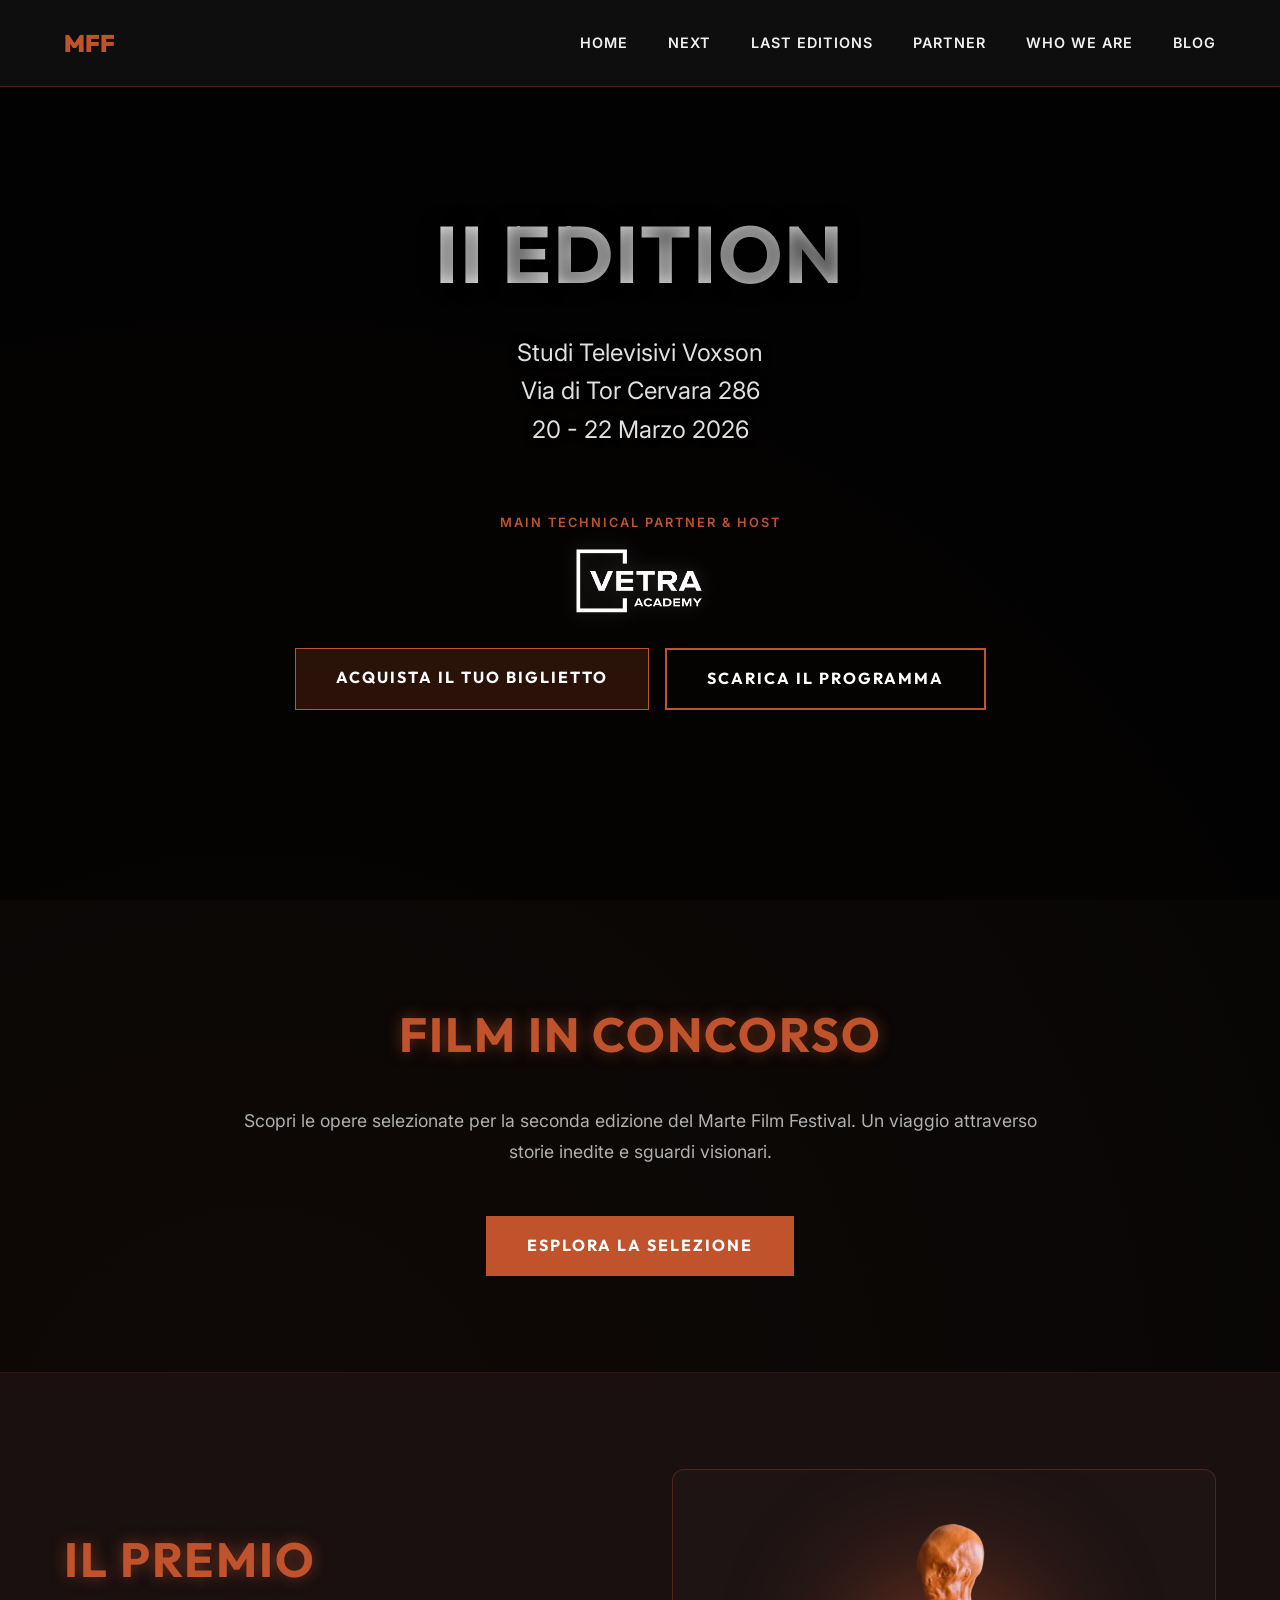
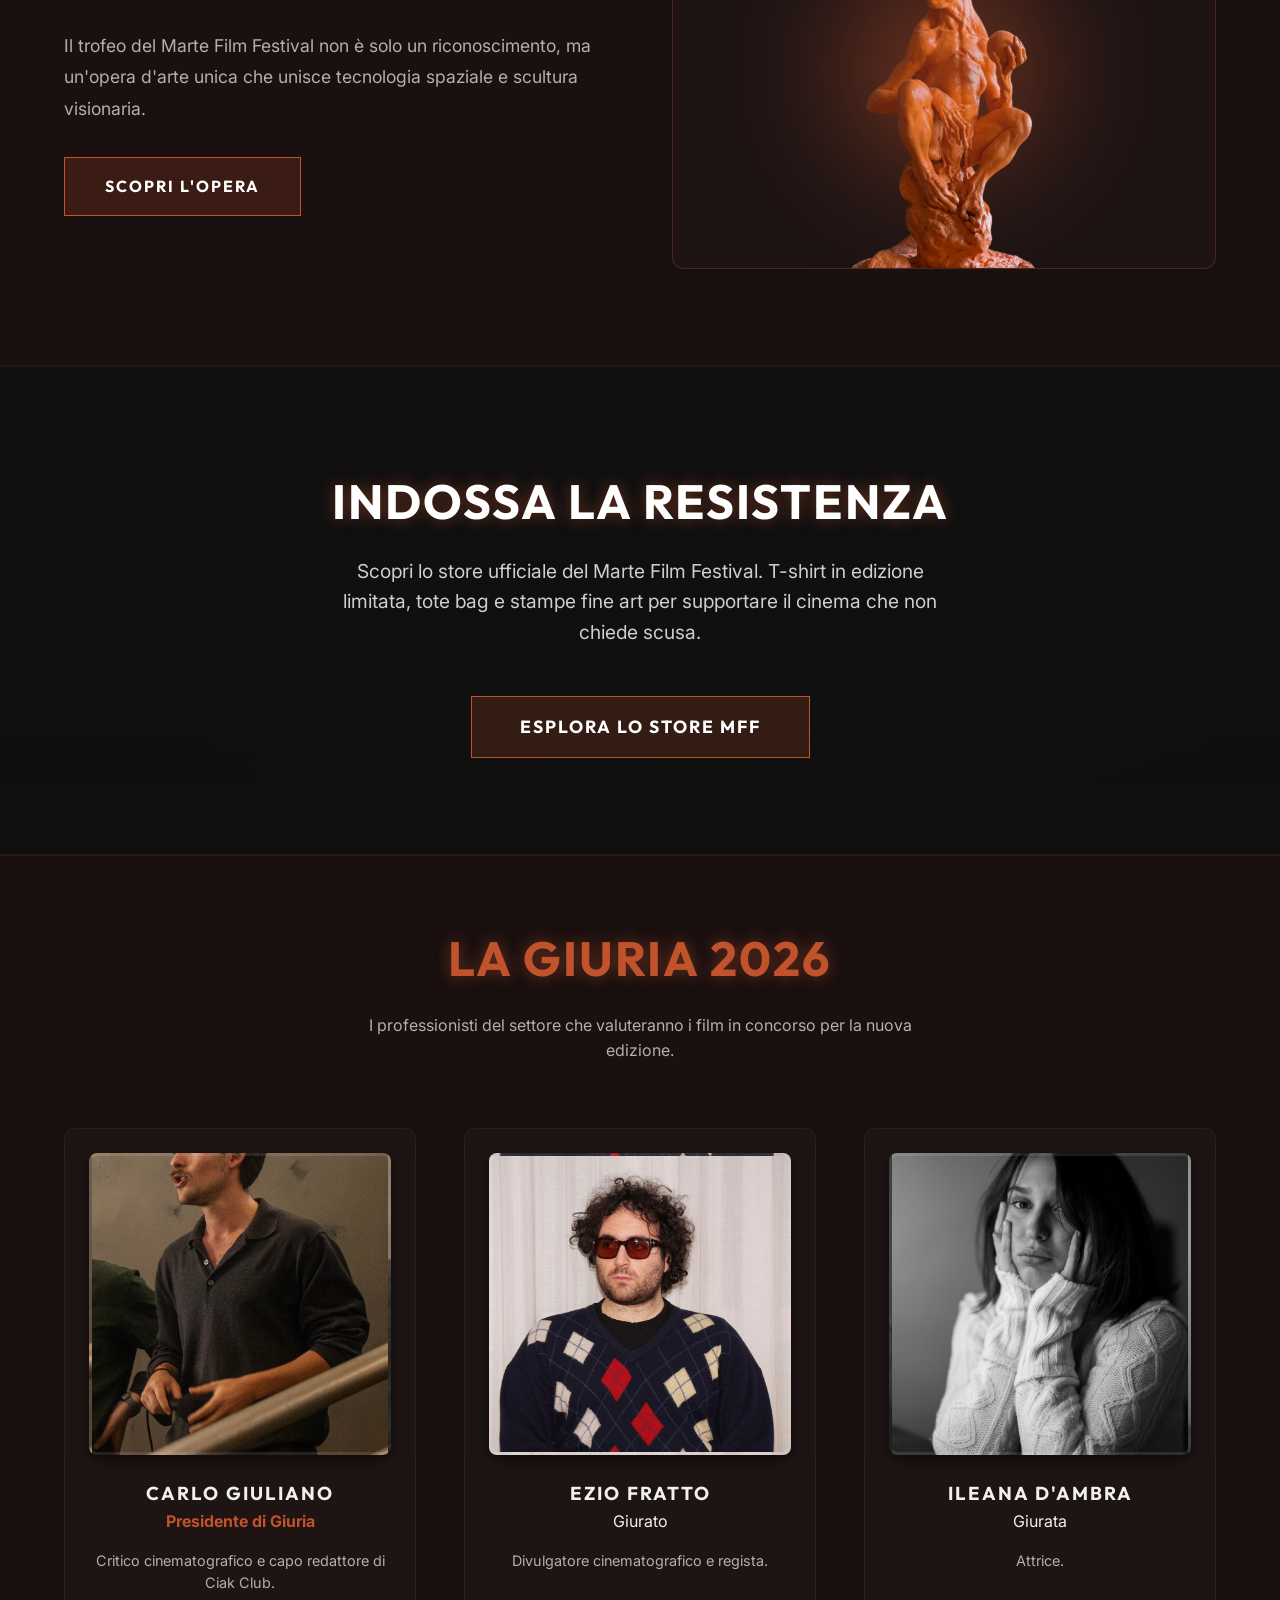
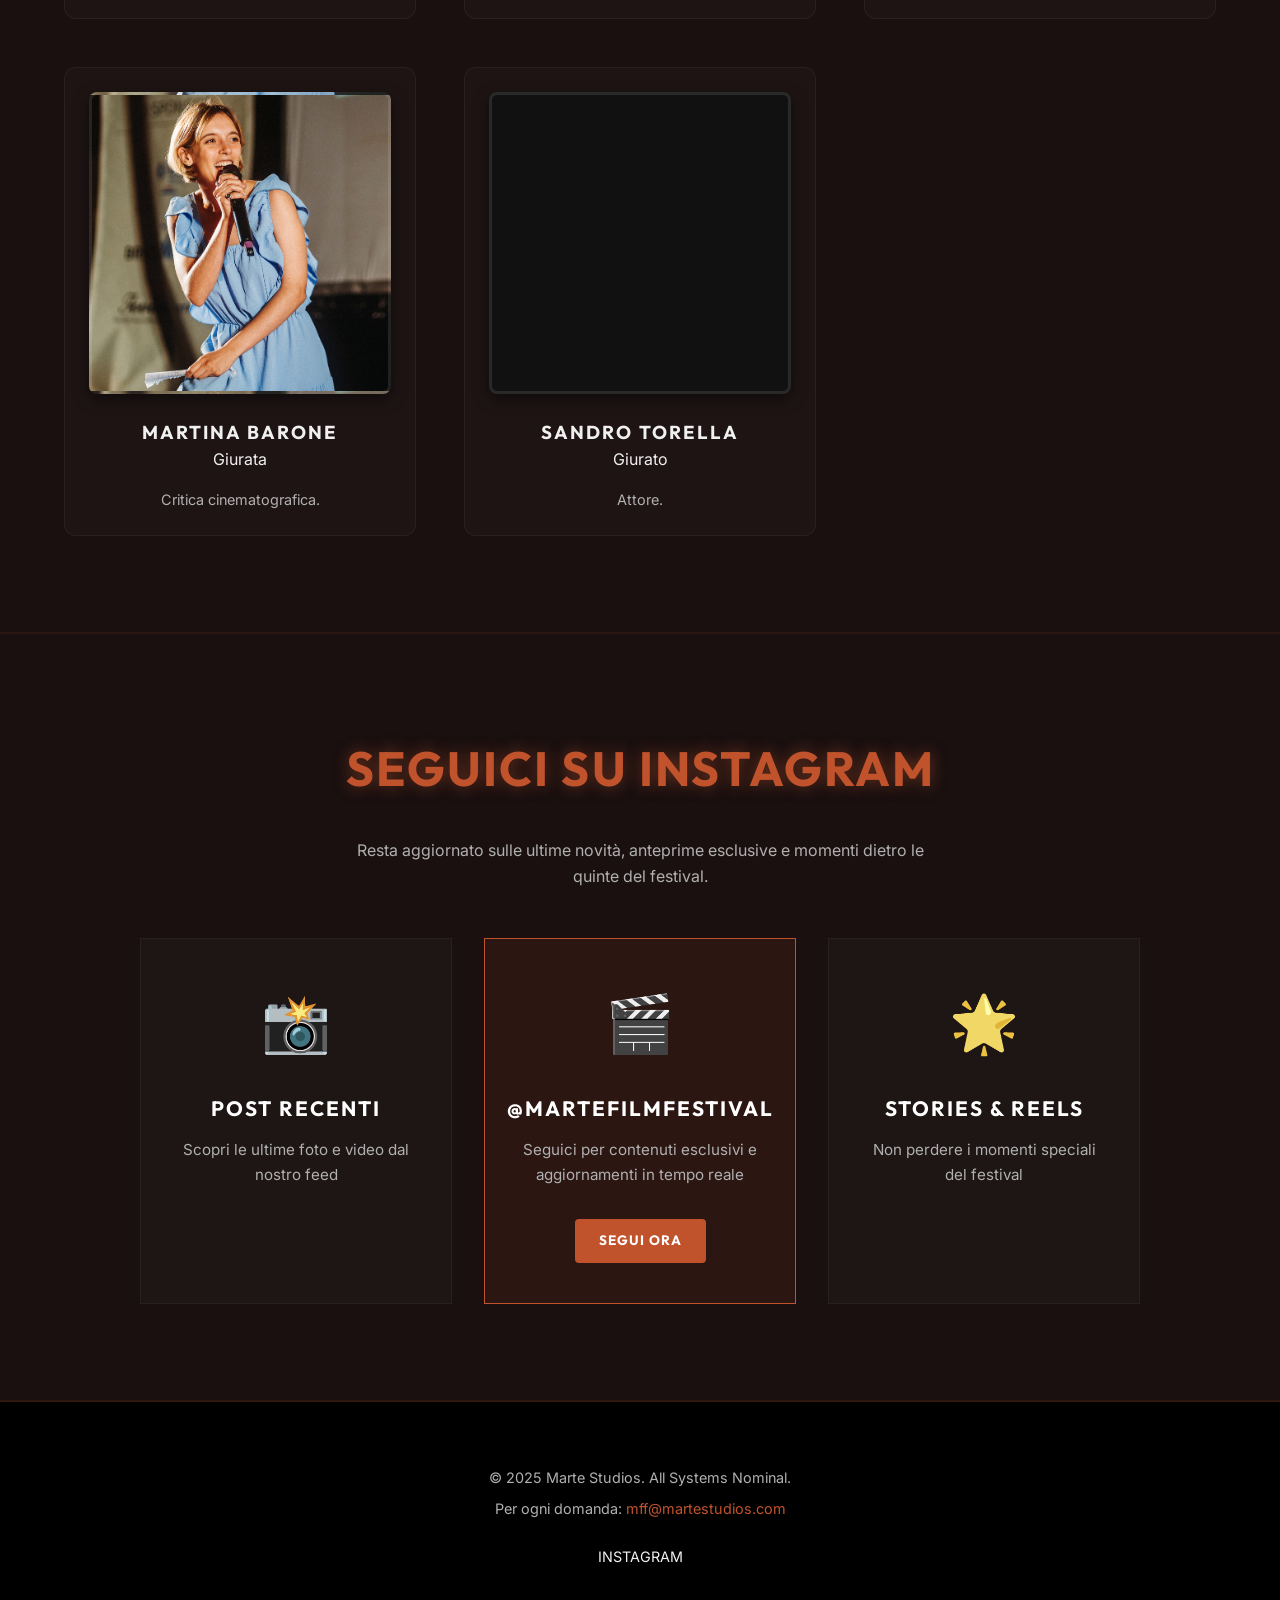
==== index.html @ 9cf51191 "feat: complete website overhaul with Vetra Academy, new partners, merch, and jury" ====
<!doctype html>
<html lang="it">

<head>
  <meta charset="UTF-8">
  <meta name="viewport" content="width=device-width, initial-scale=1.0">
  <title>Marte Film Festival</title>
  <link rel="preconnect" href="https://fonts.googleapis.com">
  <link rel="preconnect" href="https://fonts.gstatic.com" crossorigin>
  <link
    href="https://fonts.googleapis.com/css2?family=Inter:wght@300;400;600&family=Outfit:wght@400;700;900&display=swap"
    rel="stylesheet">
  <link rel="stylesheet" href="./style.css">
  <style>
    .governance-grid {
      display: grid;
      grid-template-columns: repeat(auto-fit, minmax(280px, 1fr));
      gap: 3rem;
      margin-top: 4rem;
      padding-bottom: 2rem;
    }

    @media (max-width: 768px) {
      .governance-grid {
        grid-template-columns: 1fr;
        gap: 2rem;
        padding-bottom: 0;
      }
    }

    .governance-member {
      background: rgba(255, 255, 255, 0.02);
      border: 1px solid rgba(255, 255, 255, 0.05);
      padding: 1.5rem;
      text-align: center;
      transition: all 0.3s;
      border-radius: 12px;
      position: relative;
    }

    .governance-member::before {
      content: '';
      position: absolute;
      top: 0;
      left: 0;
      width: 100%;
      height: 3px;
      background: linear-gradient(90deg, transparent, var(--accent-color), transparent);
      opacity: 0;
      transition: opacity 0.3s;
    }

    .governance-member:hover {
      background: rgba(192, 83, 44, 0.05);
      border-color: rgba(192, 83, 44, 0.4);
      transform: translateY(-5px);
    }

    .governance-member:hover::before {
      opacity: 1;
    }
    
    .member-image {
      width: 100%;
      aspect-ratio: 1/1;
      border-radius: 8px;
      margin: 0 auto 1.5rem;
      background-color: #111;
      background-size: cover;
      background-position: center;
      border: 3px solid rgba(255, 255, 255, 0.1);
      box-shadow: 0 5px 15px rgba(0, 0, 0, 0.5);
    }
    
    .governance-member:hover .member-image {
      border-color: var(--accent-color);
      box-shadow: 0 0 20px rgba(192, 83, 44, 0.3);
    }
  </style>
</head>

<body>

  <!-- Opening Animation -->
  <div id="loader">
    <div class="loader-content">
      <img src="./intro-logo.png" alt="Marte Studios" class="loader-logo">
      <p class="loader-text">presenta</p>
    </div>
  </div>

  <div id="app">
    <nav class="navbar">
      <div class="logo-container">
        <span style="font-family: 'Outfit'; font-weight: 900; color: var(--accent-color); font-size: 1.5rem;">MFF</span>
      </div>
      <ul class="nav-links">
        <li><a href="index.html">Home</a></li>
        <li><a href="next.html">Next</a></li>
        <li><a href="legends.html">Last Editions</a></li>
        <li><a href="partner.html">Partner</a></li>
        <li><a href="chi-siamo.html">Who We Are</a></li>
        <li><a href="https://velvet.martestudios.com" target="_blank" rel="noopener">Blog</a></li>
      </ul>
      <div class="burger">
        <div class="line1"></div>
        <div class="line2"></div>
        <div class="line3"></div>
      </div>
    </nav>

    <section id="hero" class="hero-section">
      <div class="hero-overlay"></div>
      <div class="hero-content">
        <h1>II edition</h1>
        <p>Studi Televisivi Voxson<br>
          Via di Tor Cervara 286<br>
          20 - 22 Marzo 2026</p>
        <div style="margin-top: 2rem; display: flex; flex-direction: column; align-items: center; gap: 0.8rem;">
          <span style="font-size: 0.8rem; text-transform: uppercase; letter-spacing: 2px; color: var(--accent-color); font-weight: 600;">Main Technical Partner & Host</span>
          <img src="assets/partner/VETRA%20ACADEMY%20bianco.png" alt="Vetra Academy" style="max-height: 70px; filter: drop-shadow(0 0 10px rgba(255,255,255,0.2));">
        </div>
        <div style="display: flex; gap: 1rem; justify-content: center; flex-wrap: wrap; margin-top: 2rem;">
          <a href="https://www.ticketsms.it/collection/Marte-Film-Festival-II-Edizione?_gl=1*1j6tlgc*_up*MQ..*_ga*OTUxNDk3MDgzLjE3NzMzNTMyNDM.*_ga_DHM87SVKDD*czE3NzMzNTMyNDIkbzEkZzEkdDE3NzMzNTMyNDYkajU2JGwwJGgxNjk3NTI5NDI4" target="_blank" rel="noopener" class="cta-button">acquista il tuo biglietto</a>
          <a href="./assets/Programma 2026.pdf" download="Programma_Marte_Film_Festival.pdf" class="cta-button cta-secondary">Scarica il Programma</a>
        </div>
      </div>
    </section>

    <section id="filminconcorso" class="section">
      <div class="container" style="text-align: center;">
        <h2 style="margin-bottom: 2rem;">Film in Concorso</h2>
        <p style="color: var(--text-secondary); max-width: 800px; margin: 0 auto 3rem; font-size: 1.1rem; line-height: 1.8;">
          Scopri le opere selezionate per la seconda edizione del Marte Film Festival. 
          Un viaggio attraverso storie inedite e sguardi visionari.
        </p>
        <a href="film-in-concorso.html" class="cta-button" style="background: var(--accent-color);">Esplora la Selezione</a>
      </div>
    </section>

    <section id="premio" class="section dark-bg">
      <div class="container" style="display: flex; flex-wrap: wrap; align-items: center; gap: 4rem;">
        <div style="flex: 1; min-width: 300px;">
          <h2 style="margin-bottom: 2rem; text-align: left;">Il Premio</h2>
          <p style="color: var(--text-secondary); font-size: 1.1rem; line-height: 1.8; margin-bottom: 2rem;">
            Il trofeo del Marte Film Festival non è solo un riconoscimento, ma un'opera d'arte unica che unisce 
            tecnologia spaziale e scultura visionaria.
          </p>
          <a href="premio.html" class="cta-button">Scopri l'Opera</a>
        </div>
        <div style="flex: 1; min-width: 300px; text-align: center;">
          <div style="width: 100%; height: 400px; background: rgba(255,255,255,0.02) url('./assets/statua.png') no-repeat center center; background-size: contain; border: 1px solid rgba(192,83,44,0.3); border-radius: 12px; display: flex; align-items: center; justify-content: center; position: relative; overflow: hidden;">
            <div style="position: absolute; width: 200px; height: 200px; background: var(--accent-glow); filter: blur(60px); border-radius: 50%; z-index: 0;"></div>
          </div>
        </div>
      </div>
    </section>

    <!-- MERCHANDISING PROMO SECTION -->
    <section class="section" style="background: linear-gradient(rgba(17, 17, 17, 0.9), rgba(17, 17, 17, 0.8)), url('assets/banner%20sito%20statue.png') center/cover; padding: 6rem 0; text-align: center; border-top: 1px solid rgba(255,255,255,0.05); border-bottom: 1px solid rgba(255,255,255,0.05);">
      <div class="container">
        <h2 style="font-size: 3rem; margin-bottom: 1rem; color: #fff; text-transform: uppercase; letter-spacing: 2px;">Indossa La Resistenza</h2>
        <p style="color: rgba(255,255,255,0.8); font-size: 1.2rem; max-width: 600px; margin: 0 auto 3rem;">
          Scopri lo store ufficiale del Marte Film Festival. T-shirt in edizione limitata, tote bag e stampe fine art per supportare il cinema che non chiede scusa.
        </p>
        <a href="merchandising.html" class="cta-button" style="font-size: 1.1rem; padding: 1rem 3rem;">Esplora lo Store MFF</a>
      </div>
    </section>


    <!-- GIURIA 2026 SECTION -->
    <section class="section dark-bg" style="padding-top: 4rem; padding-bottom: 4rem;">
      <div class="container">
        <h2 style="margin-bottom: 1rem;">La Giuria 2026</h2>
        <p style="text-align: center; max-width: 600px; margin: 0 auto 3rem; color: var(--text-secondary);">
          I professionisti del settore che valuteranno i film in concorso per la nuova edizione.
        </p>

        <div class="governance-grid">
          <!-- Carlo Giuliano (Presidente) -->
          <div class="governance-member">
            <div class="member-image" style="background-image: url('assets/giuria%2026/carlo%20giuliano.jpg'); aspect-ratio: 1/1; height: auto;"></div>
            <h3>Carlo Giuliano</h3>
            <p class="role" style="color: var(--accent-color); font-weight: bold;">Presidente di Giuria</p>
            <p style="color: var(--text-secondary); font-size: 0.9rem; margin-top: 1rem; line-height: 1.5;">Critico cinematografico e capo redattore di Ciak Club.</p>
          </div>

          <!-- Altri Giurati -->
          <div class="governance-member">
            <div class="member-image" style="background-image: url('assets/giuria%2026/Ezio%20Fratto.jpg'); aspect-ratio: 1/1; height: auto;"></div>
            <h3>Ezio Fratto</h3>
            <p class="role">Giurato</p>
            <p style="color: var(--text-secondary); font-size: 0.9rem; margin-top: 1rem; line-height: 1.5;">Divulgatore cinematografico e regista.</p>
          </div>

          <div class="governance-member">
            <div class="member-image" style="background-image: url('assets/giuria%2026/FOTO%20ILEANA%20D\'AMBRA.jpg'); aspect-ratio: 1/1; height: auto;"></div>
            <h3>Ileana D'Ambra</h3>
            <p class="role">Giurata</p>
            <p style="color: var(--text-secondary); font-size: 0.9rem; margin-top: 1rem; line-height: 1.5;">Attrice.</p>
          </div>

          <div class="governance-member">
            <div class="member-image" style="background-image: url('assets/giuria%2026/FOTO%20MARTINA%20BARONE.png'); aspect-ratio: 1/1; height: auto; background-position: top;"></div>
            <h3>Martina Barone</h3>
            <p class="role">Giurata</p>
            <p style="color: var(--text-secondary); font-size: 0.9rem; margin-top: 1rem; line-height: 1.5;">Critica cinematografica.</p>
          </div>

          <div class="governance-member">
            <div class="member-image" style="background-image: url('assets/giuria%2026/sandro%20torella.jpg'); aspect-ratio: 1/1; height: auto;"></div>
            <h3>Sandro Torella</h3>
            <p class="role">Giurato</p>
            <p style="color: var(--text-secondary); font-size: 0.9rem; margin-top: 1rem; line-height: 1.5;">Attore.</p>
          </div>
        </div>
      </div>
    </section>

    <section class="instagram-section section">
      <div class="container">
        <h2 style="margin-bottom: 2rem;">Seguici su Instagram</h2>
        <p
          style="text-align: center; color: var(--text-secondary); margin-bottom: 3rem; max-width: 600px; margin-left: auto; margin-right: auto;">
          Resta aggiornato sulle ultime novità, anteprime esclusive e momenti dietro le quinte del festival.
        </p>

        <div class="instagram-grid">
          <a href="https://www.instagram.com/martefilmfestival/" target="_blank" rel="noopener" class="instagram-card">
            <div class="instagram-icon">📸</div>
            <h3>Post Recenti</h3>
            <p>Scopri le ultime foto e video dal nostro feed</p>
          </a>

          <a href="https://www.instagram.com/martefilmfestival/" target="_blank" rel="noopener"
            class="instagram-card featured">
            <div class="instagram-icon">🎬</div>
            <h3>@martefilmfestival</h3>
            <p>Seguici per contenuti esclusivi e aggiornamenti in tempo reale</p>
            <span class="follow-btn">Segui Ora</span>
          </a>

          <a href="https://www.instagram.com/martefilmfestival/" target="_blank" rel="noopener" class="instagram-card">
            <div class="instagram-icon">🌟</div>
            <h3>Stories & Reels</h3>
            <p>Non perdere i momenti speciali del festival</p>
          </a>
        </div>
      </div>
    </section>

    <footer>
      <div class="container">
        <p>&copy; 2025 Marte Studios. All Systems Nominal.</p>
        <p style="color: var(--text-secondary); font-size: 0.9rem; margin-top: 0.5rem;">
          <span>Per ogni domanda: </span>
          <a href="mailto:mff@martestudios.com" style="color: var(--accent-color);">mff@martestudios.com</a>
        </p>
        <div class="socials" style="margin-top: 1.5rem;">
          <a href="https://www.instagram.com/martefilmfestival/" target="_blank" rel="noopener">Instagram</a>
        </div>
      </div>
    </footer>
  </div>

  <script type="module" src="./main.js"></script>
</body>

</html>
---- style.css ----
:root {
  --bg-color: #050505;
  --surface-color: #1a1010;
  --text-primary: #f0f0f0;
  --text-secondary: #b0b0b0;
  --accent-color: #C0532C;
  --accent-glow: rgba(192, 83, 44, 0.5);
  --glass-bg: rgba(20, 20, 20, 0.7);
  --glass-border: rgba(192, 83, 44, 0.3);
  --font-heading: 'Outfit', sans-serif;
  --font-body: 'Inter', sans-serif;
  --transition-speed: 0.4s;
}

* {
  margin: 0;
  padding: 0;
  box-sizing: border-box;
}

html {
  scroll-behavior: smooth;
}

body {
  font-family: var(--font-body);
  background-color: var(--bg-color);
  color: var(--text-primary);
  line-height: 1.6;
  overflow-x: hidden;
  background-image:
    radial-gradient(circle at 20% 30%, rgba(192, 83, 44, 0.05) 0%, transparent 50%),
    radial-gradient(circle at 80% 70%, rgba(192, 83, 44, 0.05) 0%, transparent 50%);
}

/* Typography */
h1,
h2,
h3,
h4,
h5,
h6 {
  font-family: var(--font-heading);
  font-weight: 700;
  text-transform: uppercase;
  letter-spacing: 2px;
}

a {
  text-decoration: none;
  color: inherit;
  transition: all var(--transition-speed);
}

ul {
  list-style: none;
}

/* Loader */
#loader {
  position: fixed;
  top: 0;
  left: 0;
  width: 100%;
  height: 100%;
  background-color: #000;
  z-index: 9999;
  display: flex;
  justify-content: center;
  align-items: center;
  transition: opacity 1s ease-out;
}

#loader.hidden {
  opacity: 0;
  pointer-events: none;
}

.loader-content {
  text-align: center;
  animation: fadeInLogo 2.5s ease-out forwards;
  opacity: 0;
}

.loader-logo {
  width: 200px;
  margin-bottom: 1rem;
}

.loader-text {
  color: var(--text-primary);
  font-family: var(--font-heading);
  font-size: 1.2rem;
  text-transform: uppercase;
  letter-spacing: 4px;
  opacity: 0.8;
}

@keyframes fadeInLogo {
  0% {
    opacity: 0;
    transform: scale(0.8);
  }

  100% {
    opacity: 1;
    transform: scale(1);
  }
}

/* Navbar */
.navbar {
  display: flex;
  justify-content: space-between;
  align-items: center;
  padding: 1.5rem 5%;
  background: var(--glass-bg);
  backdrop-filter: blur(12px);
  -webkit-backdrop-filter: blur(12px);
  position: fixed;
  width: 100%;
  top: 0;
  z-index: 1000;
  border-bottom: 1px solid var(--glass-border);
  transition: padding 0.3s;
}

.nav-links {
  display: flex;
  gap: 2.5rem;
}

.nav-links a {
  font-size: 0.9rem;
  font-weight: 600;
  text-transform: uppercase;
  letter-spacing: 1px;
  position: relative;
}

.nav-links a:hover {
  color: var(--accent-color);
  text-shadow: 0 0 8px var(--accent-glow);
}

.lang-btn {
  background: transparent;
  border: 1px solid var(--accent-color);
  color: var(--accent-color);
  padding: 5px 10px;
  cursor: pointer;
  font-family: var(--font-heading);
  font-weight: 700;
  transition: all 0.3s;
}

.lang-btn:hover {
  background: var(--accent-color);
  color: #fff;
}

/* Burger Menu */
.burger {
  display: none;
  cursor: pointer;
}

.burger div {
  width: 25px;
  height: 2px;
  background-color: var(--text-primary);
  margin: 6px;
  transition: all 0.3s ease;
}

/* Hero Section */
.hero-section {
  height: 100vh;
  display: flex;
  align-items: center;
  justify-content: center;
  text-align: center;
  position: relative;
  background-image: url('./assets/banner sito statue.png');
  background-size: cover;
  background-position: center;
  background-attachment: fixed;
}

.hero-overlay {
  position: absolute;
  top: 0;
  left: 0;
  width: 100%;
  height: 100%;
  background: rgba(0, 0, 0, 0.6);
  z-index: 1;
}

.hero-content {
  position: relative;
  z-index: 2;
  max-width: 800px;
  padding: 0 20px;
}

.hero-content h1 {
  font-size: 5rem;
  margin-bottom: 1rem;
  text-shadow: 0 0 20px rgba(0, 0, 0, 0.8);
  background: linear-gradient(to right, #fff, #ccc);
  -webkit-background-clip: text;
  background-clip: text;
  -webkit-text-fill-color: transparent;
}

.hero-content p {
  font-size: 1.5rem;
  margin-bottom: 4rem;
  color: #e0e0e0;
  text-shadow: 0 0 10px rgba(0, 0, 0, 0.8);
  font-weight: 400;
}

.cta-button {
  display: inline-block;
  padding: 1rem 2.5rem;
  background: rgba(192, 83, 44, 0.2);
  border: 1px solid var(--accent-color);
  color: #fff;
  font-family: var(--font-heading);
  font-weight: 700;
  text-transform: uppercase;
  letter-spacing: 2px;
  backdrop-filter: blur(5px);
  transition: all 0.3s;
}

.cta-button:hover {
  background: var(--accent-color);
  box-shadow: 0 0 20px var(--accent-glow);
  transform: translateY(-3px);
}

.cta-secondary {
  background: transparent;
  border: 2px solid var(--accent-color);
}

.cta-secondary:hover {
  background: var(--accent-color);
}

/* Sections */
.section {
  padding: 6rem 5%;
}

.container {
  max-width: 1200px;
  margin: 0 auto;
}

.section h2 {
  font-size: 3rem;
  margin-bottom: 4rem;
  text-align: center;
  color: var(--accent-color);
  text-shadow: 0 0 15px var(--accent-glow);
}

.dark-bg {
  background-color: var(--surface-color);
  border-top: 1px solid rgba(192, 83, 44, 0.1);
  border-bottom: 1px solid rgba(192, 83, 44, 0.1);
}

/* Cards */
.program-grid,
.blog-grid {
  display: grid;
  grid-template-columns: repeat(auto-fit, minmax(300px, 1fr));
  gap: 2.5rem;
}

.film-card,
.blog-post,
.archive-item {
  background: rgba(255, 255, 255, 0.02);
  border: 1px solid rgba(255, 255, 255, 0.05);
  transition: all 0.3s;
}

.film-card {
  padding: 1.5rem;
}

.blog-post {
  padding: 2rem;
  border-top: 3px solid var(--accent-color);
}

.archive-item {
  padding: 2.5rem;
  display: flex;
  justify-content: space-between;
  align-items: center;
}

.film-card:hover,
.archive-item:hover {
  border-color: var(--accent-color);
  transform: translateY(-5px);
}

.film-image {
  width: 100%;
  height: 420px;
  background-color: #111;
  margin-bottom: 1.5rem;
  background-size: cover;
  background-position: center;
  filter: grayscale(40%);
  transition: filter 0.4s;
}

.film-card:hover .film-image {
  filter: grayscale(0%);
}

.film-card h3,
.blog-post h3 {
  color: #fff;
  margin-bottom: 0.5rem;
  font-size: 1.4rem;
}

.film-card p,
.blog-post p,
footer p {
  color: var(--text-secondary);
  font-size: 0.9rem;
}

/* Download Button */
.download-btn {
  display: inline-flex;
  align-items: center;
  gap: 1rem;
  padding: 1.5rem 3rem;
  background: linear-gradient(135deg, var(--accent-color), #8B3A1F);
  border: 2px solid var(--accent-color);
  color: #fff;
  font-family: var(--font-heading);
  font-weight: 700;
  text-transform: uppercase;
  letter-spacing: 2px;
  font-size: 1.1rem;
  transition: all 0.3s;
  position: relative;
  overflow: hidden;
}

.download-btn::before {
  content: '';
  position: absolute;
  top: 0;
  left: -100%;
  width: 100%;
  height: 100%;
  background: rgba(255, 255, 255, 0.1);
  transition: left 0.5s;
}

.download-btn:hover::before {
  left: 100%;
}

.download-btn:hover {
  box-shadow: 0 0 30px var(--accent-glow);
  transform: translateY(-5px) scale(1.05);
  border-color: #fff;
}

.download-icon {
  font-size: 1.8rem;
  animation: bounce 2s infinite;
}

@keyframes bounce {

  0%,
  100% {
    transform: translateY(0);
  }

  50% {
    transform: translateY(-10px);
  }
}

/* Instagram Section */
.instagram-section {
  background-color: var(--surface-color);
  border-top: 1px solid rgba(192, 83, 44, 0.1);
  border-bottom: 1px solid rgba(192, 83, 44, 0.1);
}

.instagram-grid {
  display: grid;
  grid-template-columns: repeat(auto-fit, minmax(280px, 1fr));
  gap: 2rem;
  max-width: 1000px;
  margin: 0 auto;
}

.instagram-card {
  background: rgba(255, 255, 255, 0.02);
  border: 1px solid rgba(255, 255, 255, 0.05);
  padding: 2.5rem 2rem;
  text-align: center;
  transition: all 0.3s;
  position: relative;
  overflow: hidden;
  display: flex;
  flex-direction: column;
  align-items: center;
  cursor: pointer;
}

.instagram-card::before {
  content: '';
  position: absolute;
  top: 0;
  left: 0;
  width: 100%;
  height: 3px;
  background: linear-gradient(90deg, transparent, var(--accent-color), transparent);
  opacity: 0;
  transition: opacity 0.3s;
}

.instagram-card:hover {
  border-color: var(--accent-color);
  transform: translateY(-10px);
  background: rgba(192, 83, 44, 0.05);
}

.instagram-card:hover::before {
  opacity: 1;
}

.instagram-card.featured {
  border-color: var(--accent-color);
  background: rgba(192, 83, 44, 0.1);
}

.instagram-icon {
  font-size: 3.5rem;
  margin-bottom: 1.5rem;
  filter: grayscale(30%);
  transition: filter 0.3s;
}

.instagram-card:hover .instagram-icon {
  filter: grayscale(0%);
}

.instagram-card h3 {
  font-size: 1.3rem;
  color: #fff;
  margin-bottom: 0.8rem;
}

.instagram-card p {
  color: var(--text-secondary);
  font-size: 0.95rem;
  line-height: 1.6;
  margin-bottom: 1rem;
}

.follow-btn {
  display: inline-block;
  margin-top: 1rem;
  padding: 0.7rem 1.5rem;
  background: var(--accent-color);
  color: #fff;
  font-family: var(--font-heading);
  font-weight: 700;
  text-transform: uppercase;
  letter-spacing: 1px;
  font-size: 0.85rem;
  border-radius: 4px;
  transition: all 0.3s;
}

.instagram-card:hover .follow-btn {
  box-shadow: 0 0 20px var(--accent-glow);
  transform: scale(1.05);
}

/* Footer */
footer {
  padding: 4rem 5%;
  background-color: #000;
  text-align: center;
  border-top: 1px solid var(--glass-border);
}

.socials a {
  margin: 0 15px;
  color: var(--text-primary);
  text-transform: uppercase;
  font-size: 0.9rem;
}

.socials a:hover {
  color: var(--accent-color);
}

/* Responsive */
@media (max-width: 768px) {
  .nav-links {
    position: absolute;
    right: 0;
    height: 100vh;
    top: 0;
    background-color: var(--bg-color);
    display: flex;
    flex-direction: column;
    align-items: center;
    justify-content: center;
    width: 70%;
    transform: translateX(100%);
    transition: transform 0.4s;
    border-left: 1px solid var(--glass-border);
    backdrop-filter: blur(15px);
  }

  .nav-links.nav-active {
    transform: translateX(0%);
  }

  .burger {
    display: block;
    z-index: 1001;
  }

  .hero-content h1 {
    font-size: 3rem;
  }
}
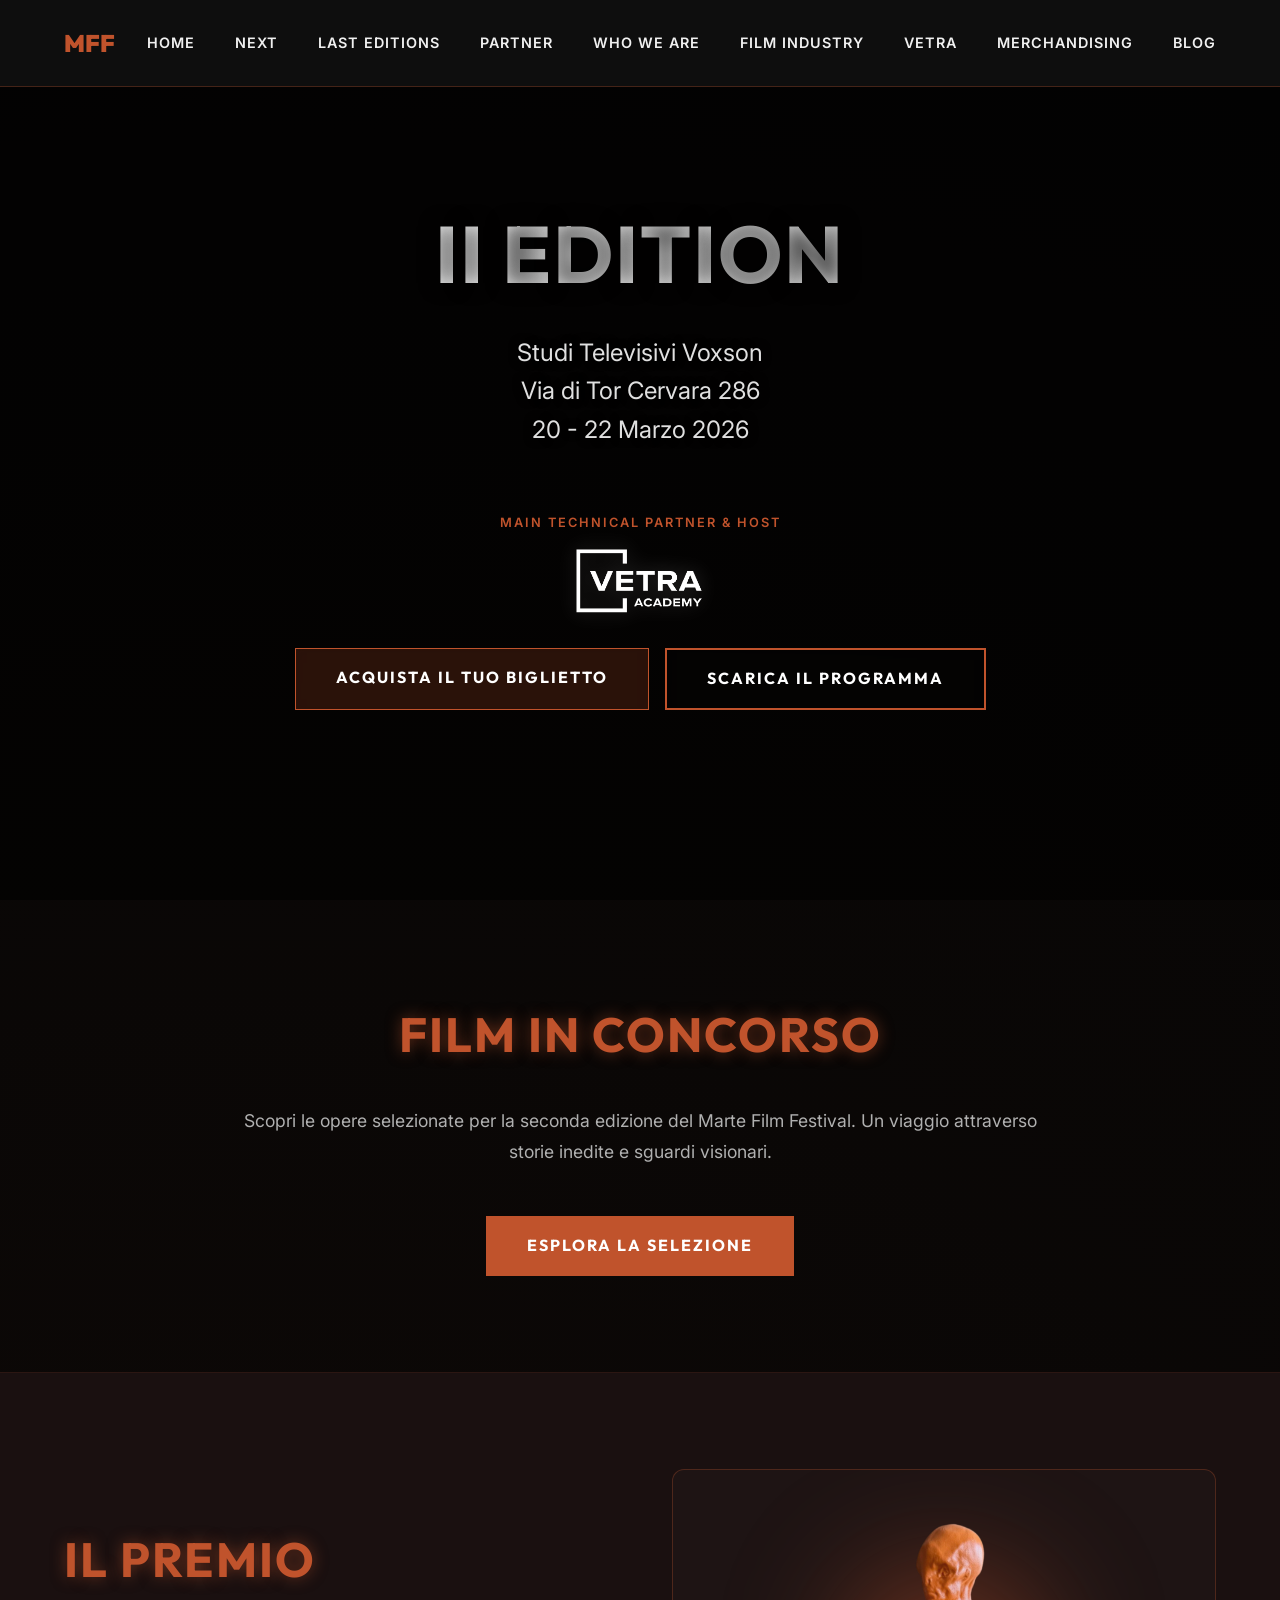
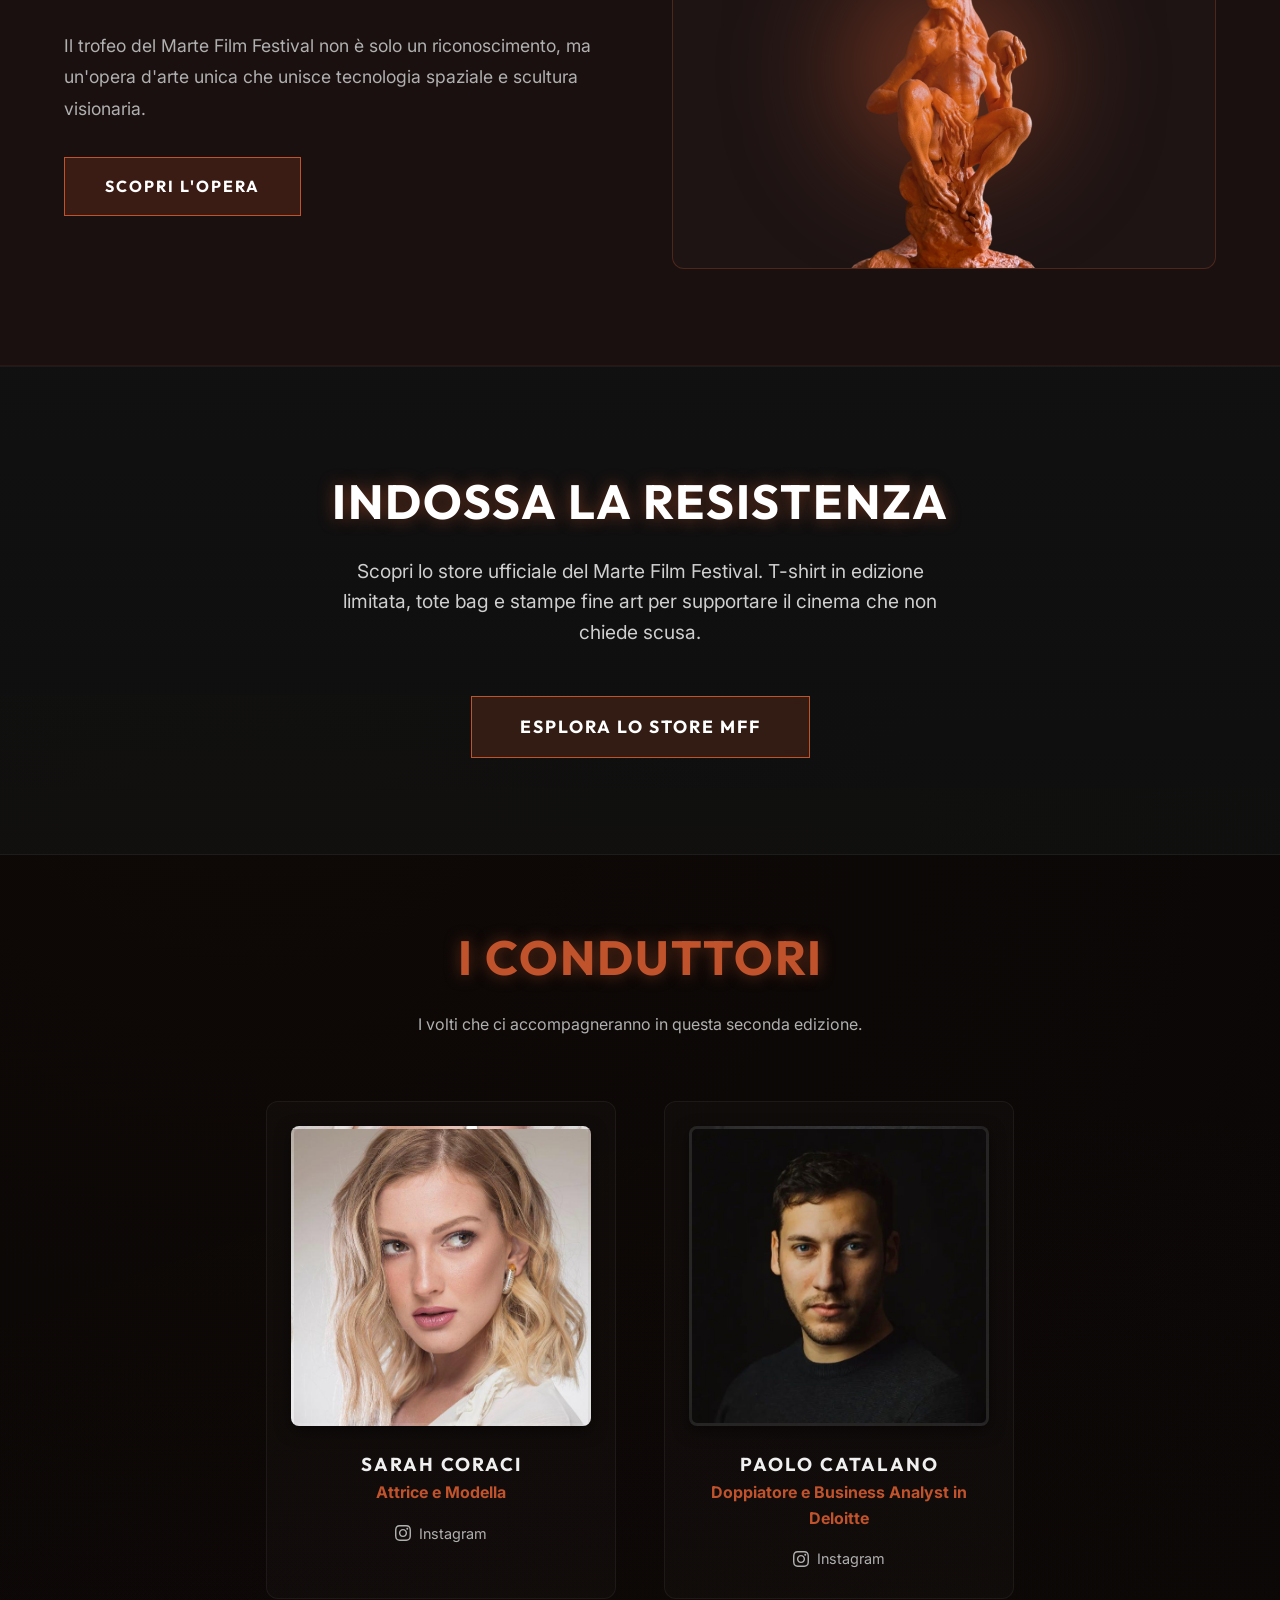
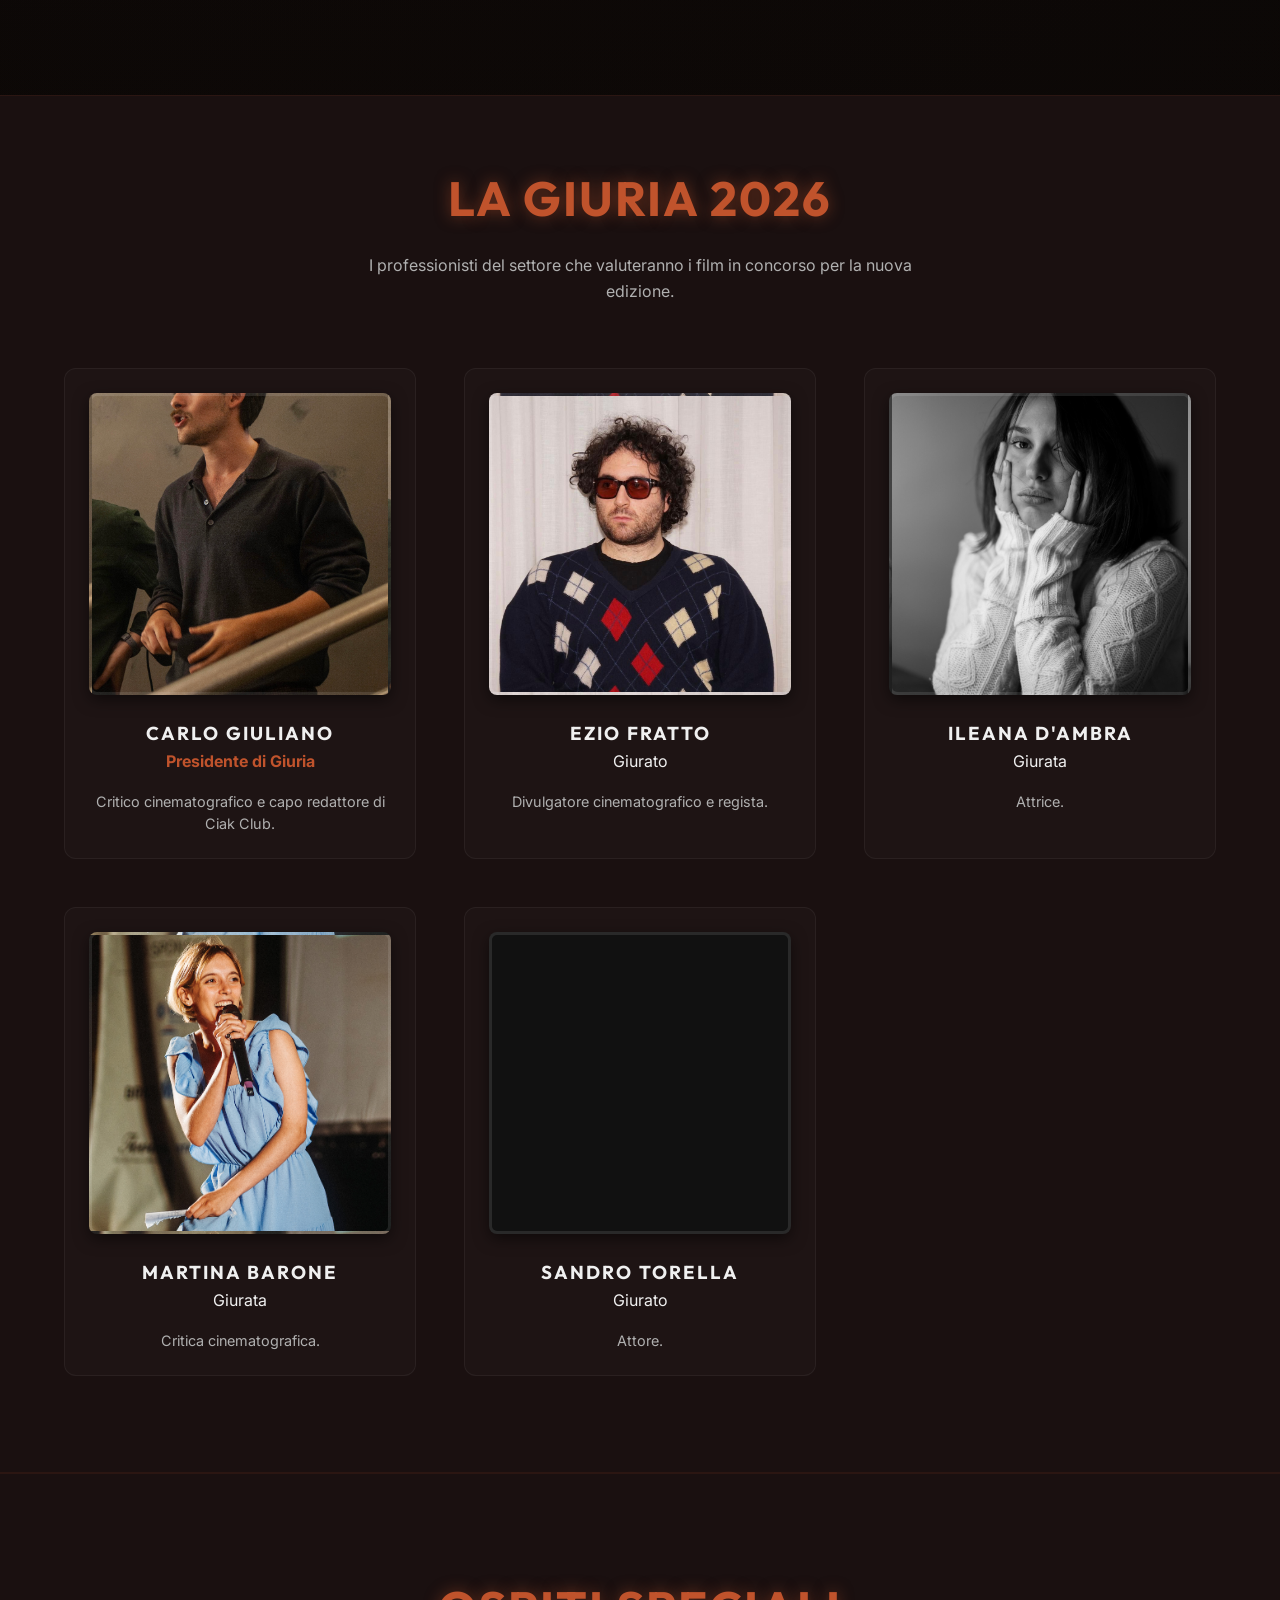
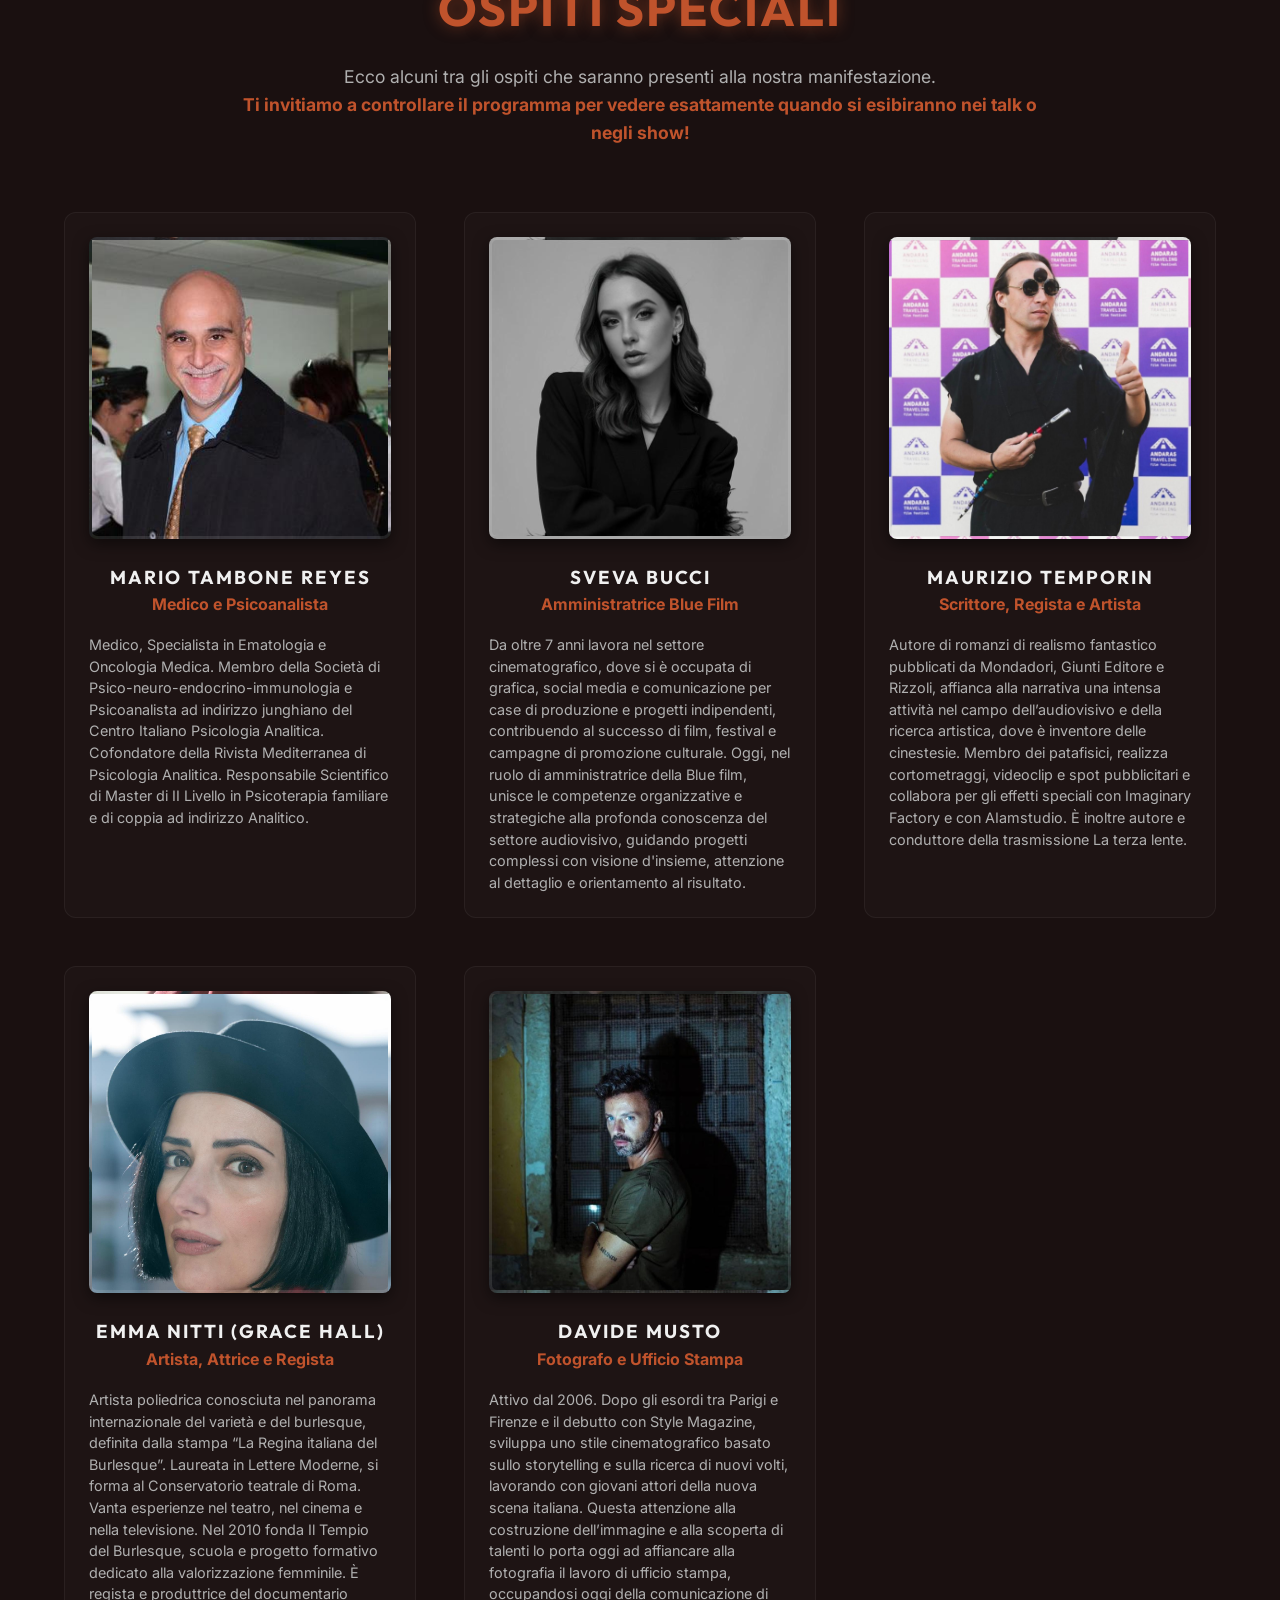
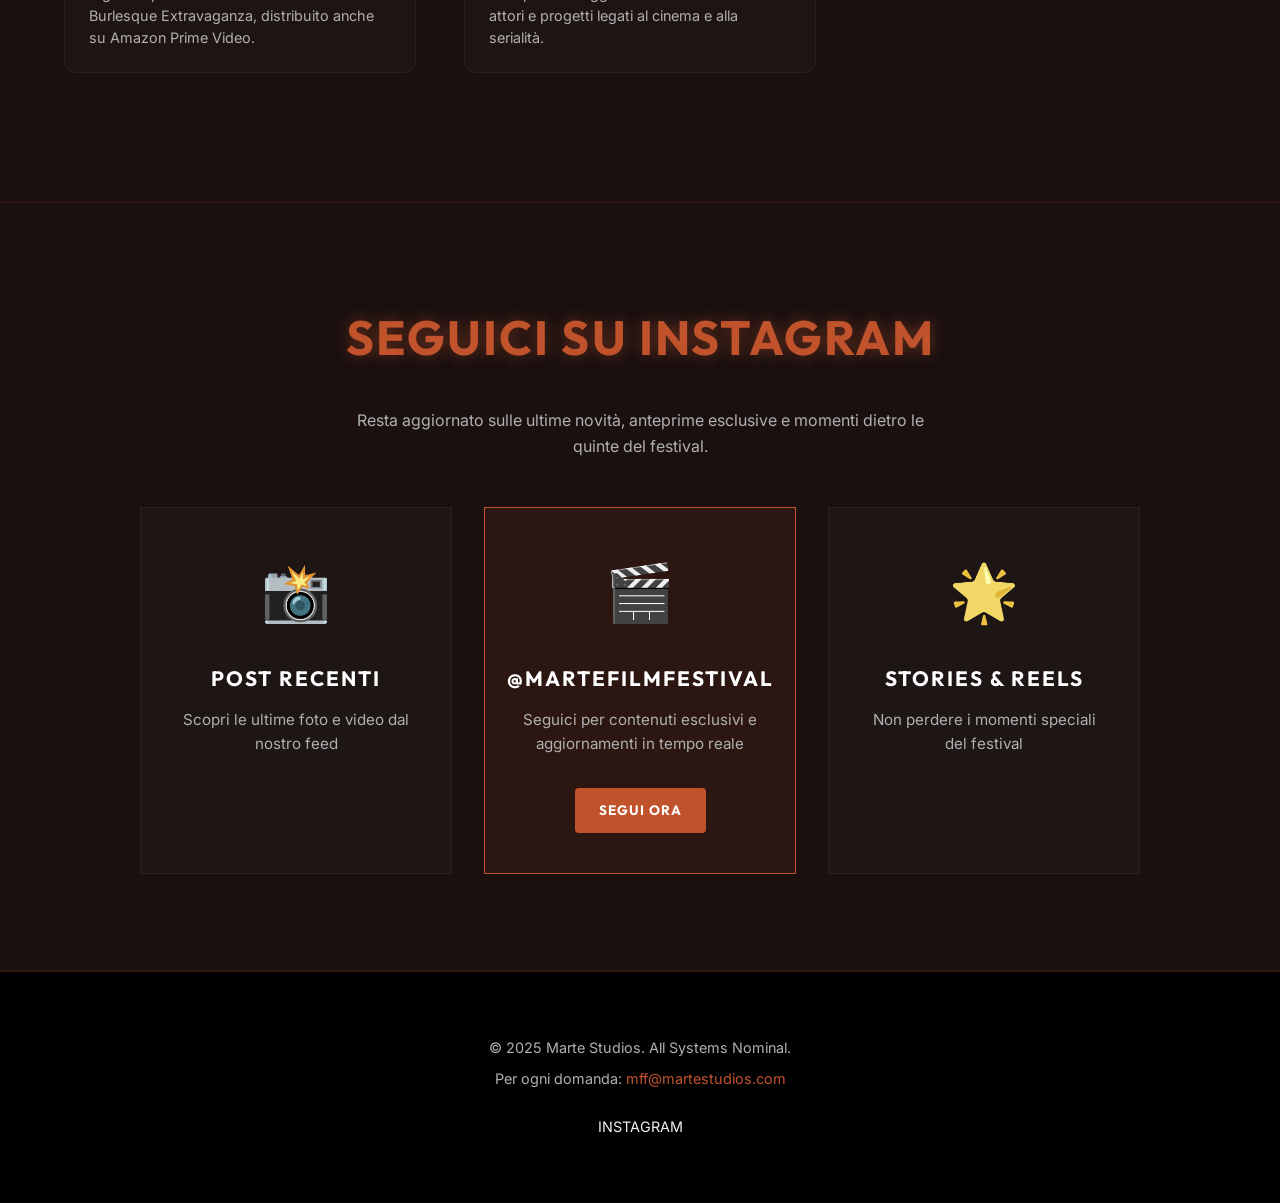
==== commit 0be3c44b: "Update site with new conductors and UI changes" ====
--- a/index.html
+++ b/index.html
@@ -100,6 +100,9 @@
         <li><a href="legends.html">Last Editions</a></li>
         <li><a href="partner.html">Partner</a></li>
         <li><a href="chi-siamo.html">Who We Are</a></li>
+        <li><a href="film-industry.html">Film Industry</a></li>
+        <li><a href="vetra.html">Vetra</a></li>
+        <li><a href="merchandising.html">Merchandising</a></li>
         <li><a href="https://velvet.martestudios.com" target="_blank" rel="noopener">Blog</a></li>
       </ul>
       <div class="burger">
@@ -168,6 +171,48 @@
     </section>
 
 
+    <!-- CONDUTTORI SECTION -->
+    <section class="section" style="padding-top: 4rem; padding-bottom: 4rem;">
+      <div class="container">
+        <h2 style="margin-bottom: 1rem; text-align: center;">I Conduttori</h2>
+        <p style="text-align: center; max-width: 600px; margin: 0 auto 3rem; color: var(--text-secondary);">
+          I volti che ci accompagneranno in questa seconda edizione.
+        </p>
+
+        <div class="governance-grid" style="display: flex; justify-content: center; gap: 3rem; flex-wrap: wrap;">
+          <!-- Sarah Coraci -->
+          <div class="governance-member" style="flex: 1; min-width: 250px; max-width: 350px;">
+            <div class="member-image" style="background-image: url('assets/conduttori/Sarah%20Coraci.jpeg'); aspect-ratio: 1/1; height: auto; background-position: top;"></div>
+            <h3>Sarah Coraci</h3>
+            <p class="role" style="color: var(--accent-color); font-weight: bold;">Attrice e Modella</p>
+            <div style="margin-top: 1rem;">
+              <a href="https://www.instagram.com/sarahhhcoraci/" target="_blank" rel="noopener" style="color: var(--text-secondary); text-decoration: none; font-size: 0.9rem; display: inline-flex; align-items: center; gap: 0.5rem; transition: color 0.3s;" onmouseover="this.style.color='var(--accent-color)'" onmouseout="this.style.color='var(--text-secondary)'">
+                <svg width="16" height="16" viewBox="0 0 24 24" fill="currentColor">
+                  <path d="M12 2.163c3.204 0 3.584.012 4.85.07 3.252.148 4.771 1.691 4.919 4.919.058 1.265.069 1.645.069 4.849 0 3.205-.012 3.584-.069 4.849-.149 3.225-1.664 4.771-4.919 4.919-1.266.058-1.644.07-4.85.07-3.204 0-3.584-.012-4.849-.07-3.26-.149-4.771-1.699-4.919-4.92-.058-1.265-.07-1.644-.07-4.849 0-3.204.013-3.583.07-4.849.149-3.227 1.664-4.771 4.919-4.919 1.266-.057 1.645-.069 4.849-.069zm0-2.163c-3.259 0-3.667.014-4.947.072-4.358.2-6.78 2.618-6.98 6.98-.059 1.281-.073 1.689-.073 4.948 0 3.259.014 3.668.072 4.948.2 4.358 2.618 6.78 6.98 6.98 1.281.058 1.689.072 4.948.072 3.259 0 3.668-.014 4.948-.072 4.354-.2 6.782-2.618 6.979-6.98.059-1.28.073-1.689.073-4.948 0-3.259-.014-3.667-.072-4.947-.196-4.354-2.617-6.78-6.979-6.98-1.281-.059-1.69-.073-4.949-.073zm0 5.838c-3.403 0-6.162 2.759-6.162 6.162s2.759 6.163 6.162 6.163 6.162-2.759 6.162-6.163c0-3.403-2.759-6.162-6.162-6.162zm0 10.162c-2.209 0-4-1.79-4-4 0-2.209 1.791-4 4-4s4 1.791 4 4c0 2.21-1.791 4-4 4zm6.406-11.845c-.796 0-1.441.645-1.441 1.44s.645 1.44 1.441 1.44c.795 0 1.439-.645 1.439-1.44s-.644-1.44-1.439-1.44z"/>
+                </svg>
+                Instagram
+              </a>
+            </div>
+          </div>
+
+          <!-- Paolo Catalano -->
+          <div class="governance-member" style="flex: 1; min-width: 250px; max-width: 350px;">
+            <div class="member-image" style="background-image: url('assets/conduttori/paolo%20catalano.jpeg'); aspect-ratio: 1/1; height: auto; background-position: top;"></div>
+            <h3>Paolo Catalano</h3>
+            <p class="role" style="color: var(--accent-color); font-weight: bold;">Doppiatore e Business Analyst in Deloitte</p>
+            <div style="margin-top: 1rem;">
+              <a href="https://www.instagram.com/palidduz/" target="_blank" rel="noopener" style="color: var(--text-secondary); text-decoration: none; font-size: 0.9rem; display: inline-flex; align-items: center; gap: 0.5rem; transition: color 0.3s;" onmouseover="this.style.color='var(--accent-color)'" onmouseout="this.style.color='var(--text-secondary)'">
+                <svg width="16" height="16" viewBox="0 0 24 24" fill="currentColor">
+                  <path d="M12 2.163c3.204 0 3.584.012 4.85.07 3.252.148 4.771 1.691 4.919 4.919.058 1.265.069 1.645.069 4.849 0 3.205-.012 3.584-.069 4.849-.149 3.225-1.664 4.771-4.919 4.919-1.266.058-1.644.07-4.85.07-3.204 0-3.584-.012-4.849-.07-3.26-.149-4.771-1.699-4.919-4.92-.058-1.265-.07-1.644-.07-4.849 0-3.204.013-3.583.07-4.849.149-3.227 1.664-4.771 4.919-4.919 1.266-.057 1.645-.069 4.849-.069zm0-2.163c-3.259 0-3.667.014-4.947.072-4.358.2-6.78 2.618-6.98 6.98-.059 1.281-.073 1.689-.073 4.948 0 3.259.014 3.668.072 4.948.2 4.358 2.618 6.78 6.98 6.98 1.281.058 1.689.072 4.948.072 3.259 0 3.668-.014 4.948-.072 4.354-.2 6.782-2.618 6.979-6.98.059-1.28.073-1.689.073-4.948 0-3.259-.014-3.667-.072-4.947-.196-4.354-2.617-6.78-6.979-6.98-1.281-.059-1.69-.073-4.949-.073zm0 5.838c-3.403 0-6.162 2.759-6.162 6.162s2.759 6.163 6.162 6.163 6.162-2.759 6.162-6.163c0-3.403-2.759-6.162-6.162-6.162zm0 10.162c-2.209 0-4-1.79-4-4 0-2.209 1.791-4 4-4s4 1.791 4 4c0 2.21-1.791 4-4 4zm6.406-11.845c-.796 0-1.441.645-1.441 1.44s.645 1.44 1.441 1.44c.795 0 1.439-.645 1.439-1.44s-.644-1.44-1.439-1.44z"/>
+                </svg>
+                Instagram
+              </a>
+            </div>
+          </div>
+        </div>
+      </div>
+    </section>
+
     <!-- GIURIA 2026 SECTION -->
     <section class="section dark-bg" style="padding-top: 4rem; padding-bottom: 4rem;">
       <div class="container">
@@ -213,6 +258,66 @@
             <p class="role">Giurato</p>
             <p style="color: var(--text-secondary); font-size: 0.9rem; margin-top: 1rem; line-height: 1.5;">Attore.</p>
           </div>
+        </div>
+      </div>
+    </section>
+
+    <!-- OSPITI SECTION -->
+    <section class="section dark-bg">
+      <div class="container">
+        <h2 style="margin-bottom: 1rem;">Ospiti Speciali</h2>
+        <p style="text-align: center; color: var(--text-secondary); max-width: 800px; margin: 0 auto 3rem auto; font-size: 1.1rem; line-height: 1.6;">
+          Ecco alcuni tra gli ospiti che saranno presenti alla nostra manifestazione.<br>
+          <strong style="color: var(--accent-color);">Ti invitiamo a controllare il programma per vedere esattamente quando si esibiranno nei talk o negli show!</strong>
+        </p>
+
+        <div class="governance-grid" style="display: grid; grid-template-columns: repeat(auto-fit, minmax(280px, 1fr)); gap: 3rem; margin-top: 4rem;">
+
+          <div class="governance-member">
+            <div class="member-image" style="background-image: url('assets/ospiti/mario%20tambone%20reyes.jpg'); aspect-ratio: 1/1; height: auto; background-position: top;"></div>
+            <h3 style="margin-top: 1rem;">Mario Tambone Reyes</h3>
+            <p class="role" style="color: var(--accent-color); font-weight: bold;">Medico e Psicoanalista</p>
+            <p style="color: var(--text-secondary); font-size: 0.9rem; margin-top: 1rem; line-height: 1.5; text-align: left;">
+              Medico, Specialista in Ematologia e Oncologia Medica. Membro della Società di Psico-neuro-endocrino-immunologia e Psicoanalista ad indirizzo junghiano del Centro Italiano Psicologia Analitica. Cofondatore della Rivista Mediterranea di Psicologia Analitica. Responsabile Scientifico di Master di II Livello in Psicoterapia familiare e di coppia ad indirizzo Analitico.
+            </p>
+          </div>
+
+          <div class="governance-member">
+            <div class="member-image" style="background-image: url('assets/ospiti/SVEVA%20BUCCI%20FOTO.jpg'); aspect-ratio: 1/1; height: auto; background-position: top;"></div>
+            <h3 style="margin-top: 1rem;">Sveva Bucci</h3>
+            <p class="role" style="color: var(--accent-color); font-weight: bold;">Amministratrice Blue Film</p>
+            <p style="color: var(--text-secondary); font-size: 0.9rem; margin-top: 1rem; line-height: 1.5; text-align: left;">
+              Da oltre 7 anni lavora nel settore cinematografico, dove si è occupata di grafica, social media e comunicazione per case di produzione e progetti indipendenti, contribuendo al successo di film, festival e campagne di promozione culturale. Oggi, nel ruolo di amministratrice della Blue film, unisce le competenze organizzative e strategiche alla profonda conoscenza del settore audiovisivo, guidando progetti complessi con visione d'insieme, attenzione al dettaglio e orientamento al risultato.
+            </p>
+          </div>
+
+          <div class="governance-member">
+            <div class="member-image" style="background-image: url('assets/ospiti/Maurizio%20Temporin.jfif'); aspect-ratio: 1/1; height: auto; background-position: top;"></div>
+            <h3 style="margin-top: 1rem;">Maurizio Temporin</h3>
+            <p class="role" style="color: var(--accent-color); font-weight: bold;">Scrittore, Regista e Artista</p>
+            <p style="color: var(--text-secondary); font-size: 0.9rem; margin-top: 1rem; line-height: 1.5; text-align: left;">
+              Autore di romanzi di realismo fantastico pubblicati da Mondadori, Giunti Editore e Rizzoli, affianca alla narrativa una intensa attività nel campo dell’audiovisivo e della ricerca artistica, dove è inventore delle cinestesie. Membro dei patafisici, realizza cortometraggi, videoclip e spot pubblicitari e collabora per gli effetti speciali con Imaginary Factory e con AIamstudio. È inoltre autore e conduttore della trasmissione La terza lente.
+            </p>
+          </div>
+
+          <div class="governance-member">
+            <div class="member-image" style="background-image: url('assets/ospiti/Emma%20Nitti.jfif'); aspect-ratio: 1/1; height: auto; background-position: top;"></div>
+            <h3 style="margin-top: 1rem;">Emma Nitti (Grace Hall)</h3>
+            <p class="role" style="color: var(--accent-color); font-weight: bold;">Artista, Attrice e Regista</p>
+            <p style="color: var(--text-secondary); font-size: 0.9rem; margin-top: 1rem; line-height: 1.5; text-align: left;">
+              Artista poliedrica conosciuta nel panorama internazionale del varietà e del burlesque, definita dalla stampa “La Regina italiana del Burlesque”. Laureata in Lettere Moderne, si forma al Conservatorio teatrale di Roma. Vanta esperienze nel teatro, nel cinema e nella televisione. Nel 2010 fonda Il Tempio del Burlesque, scuola e progetto formativo dedicato alla valorizzazione femminile. È regista e produttrice del documentario Burlesque Extravaganza, distribuito anche su Amazon Prime Video.
+            </p>
+          </div>
+
+          <div class="governance-member">
+            <div class="member-image" style="background-image: url('assets/ospiti/davide%20musto%20foto.jpg'); aspect-ratio: 1/1; height: auto; background-position: top;"></div>
+            <h3 style="margin-top: 1rem;">Davide Musto</h3>
+            <p class="role" style="color: var(--accent-color); font-weight: bold;">Fotografo e Ufficio Stampa</p>
+            <p style="color: var(--text-secondary); font-size: 0.9rem; margin-top: 1rem; line-height: 1.5; text-align: left;">
+              Attivo dal 2006. Dopo gli esordi tra Parigi e Firenze e il debutto con Style Magazine, sviluppa uno stile cinematografico basato sullo storytelling e sulla ricerca di nuovi volti, lavorando con giovani attori della nuova scena italiana. Questa attenzione alla costruzione dell’immagine e alla scoperta di talenti lo porta oggi ad affiancare alla fotografia il lavoro di ufficio stampa, occupandosi oggi della comunicazione di attori e progetti legati al cinema e alla serialità.
+            </p>
+          </div>
+
         </div>
       </div>
     </section>
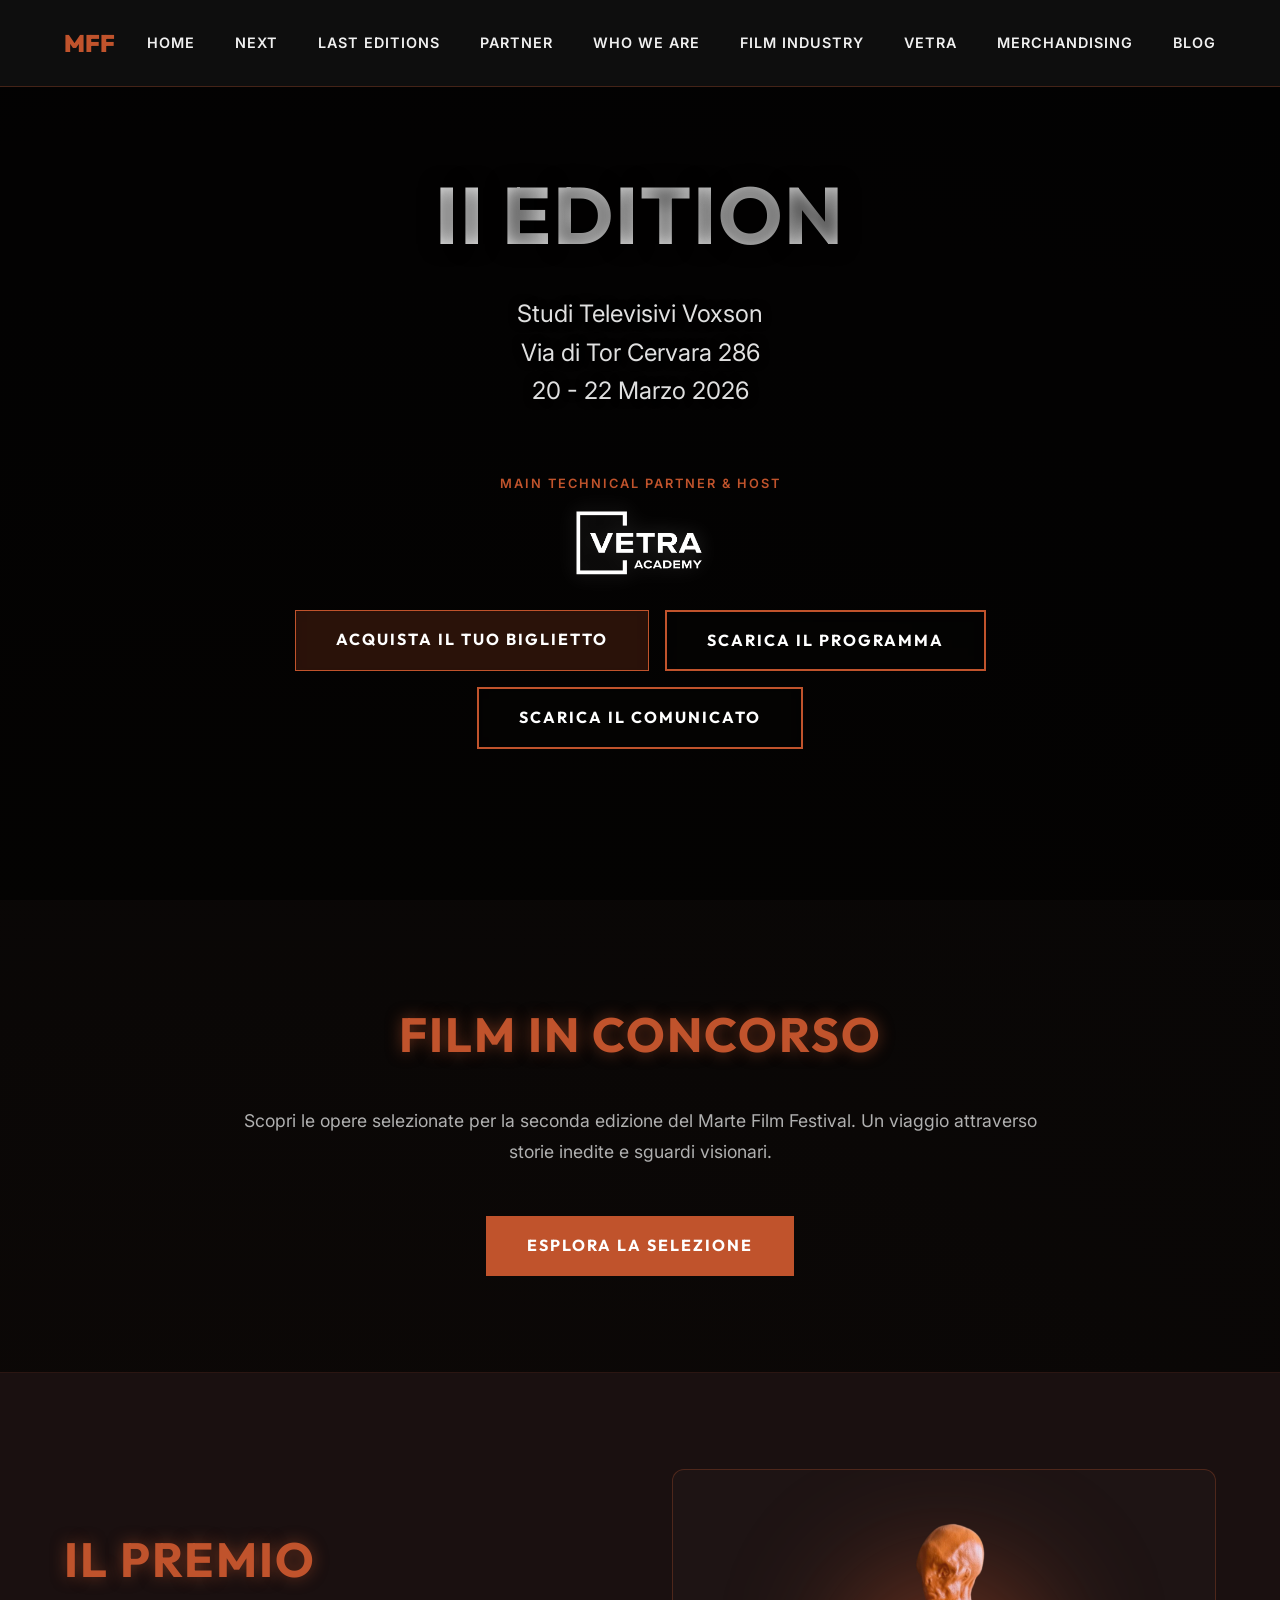
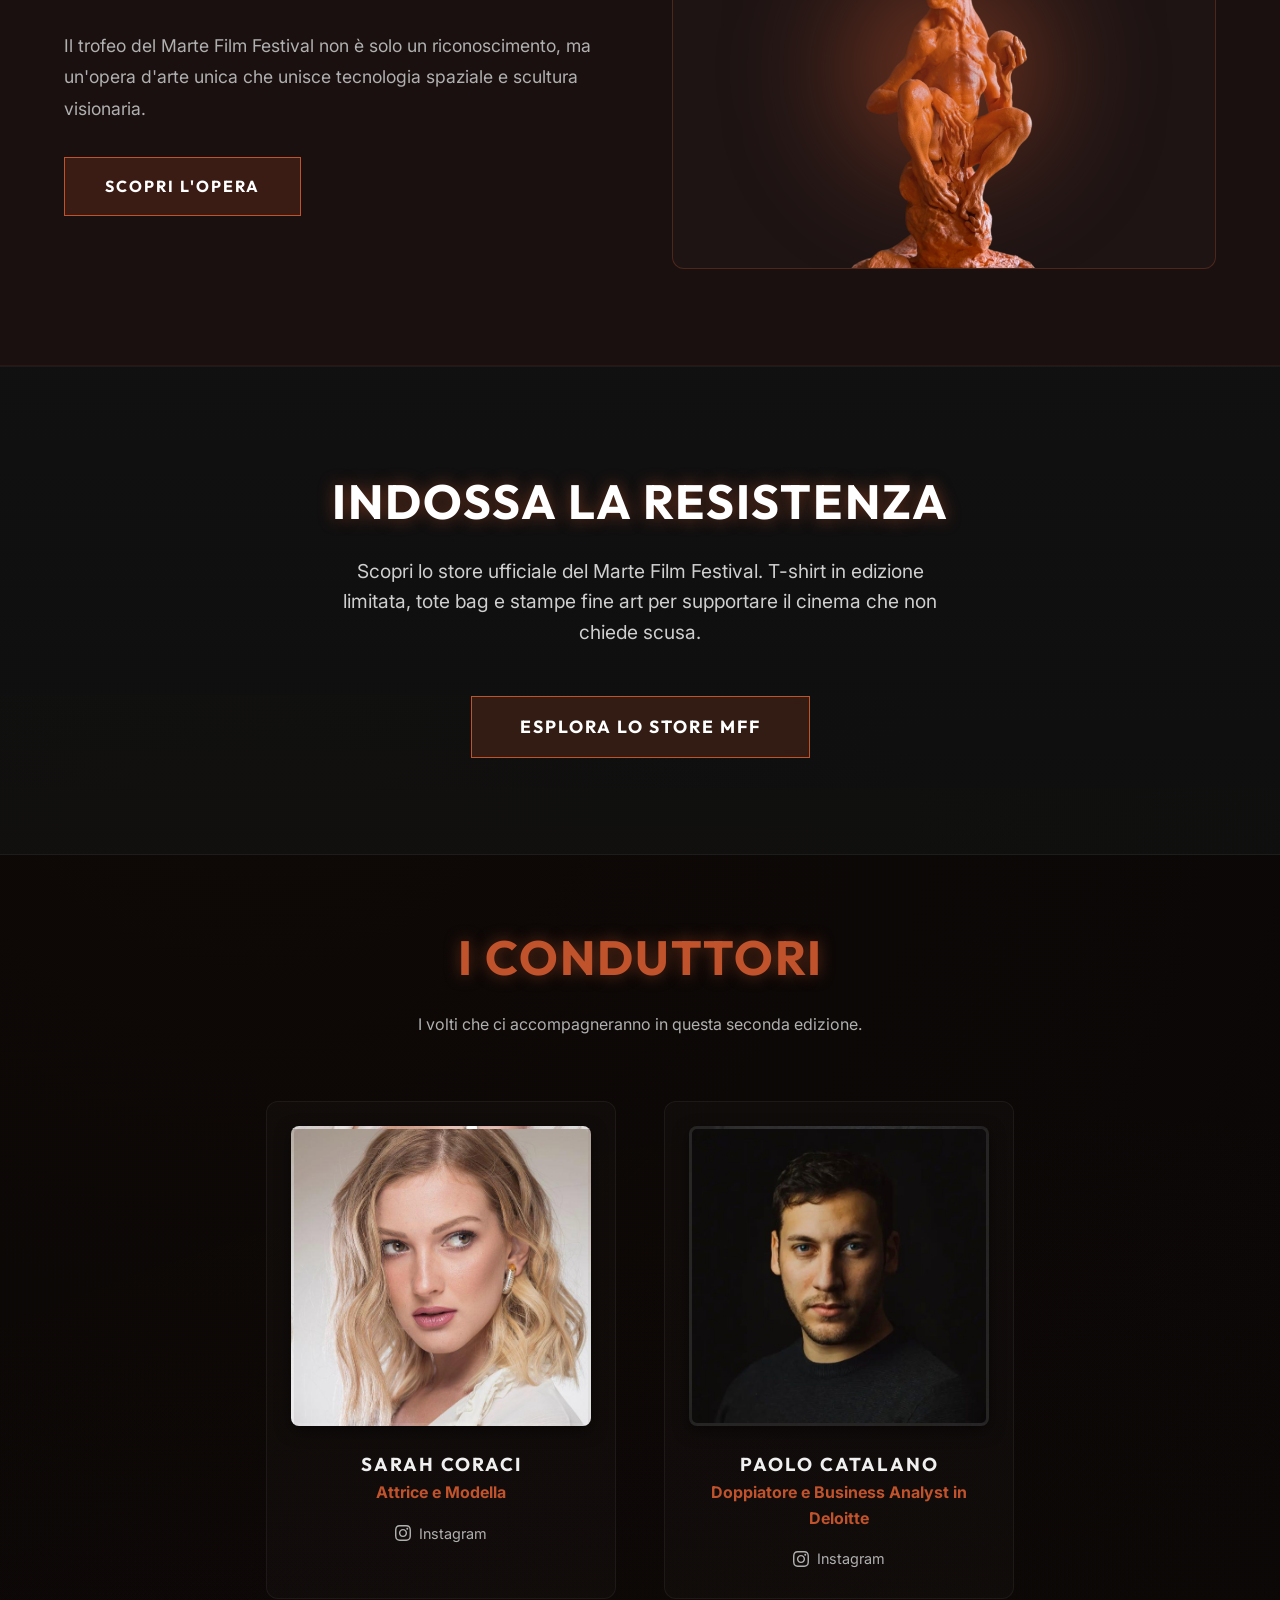
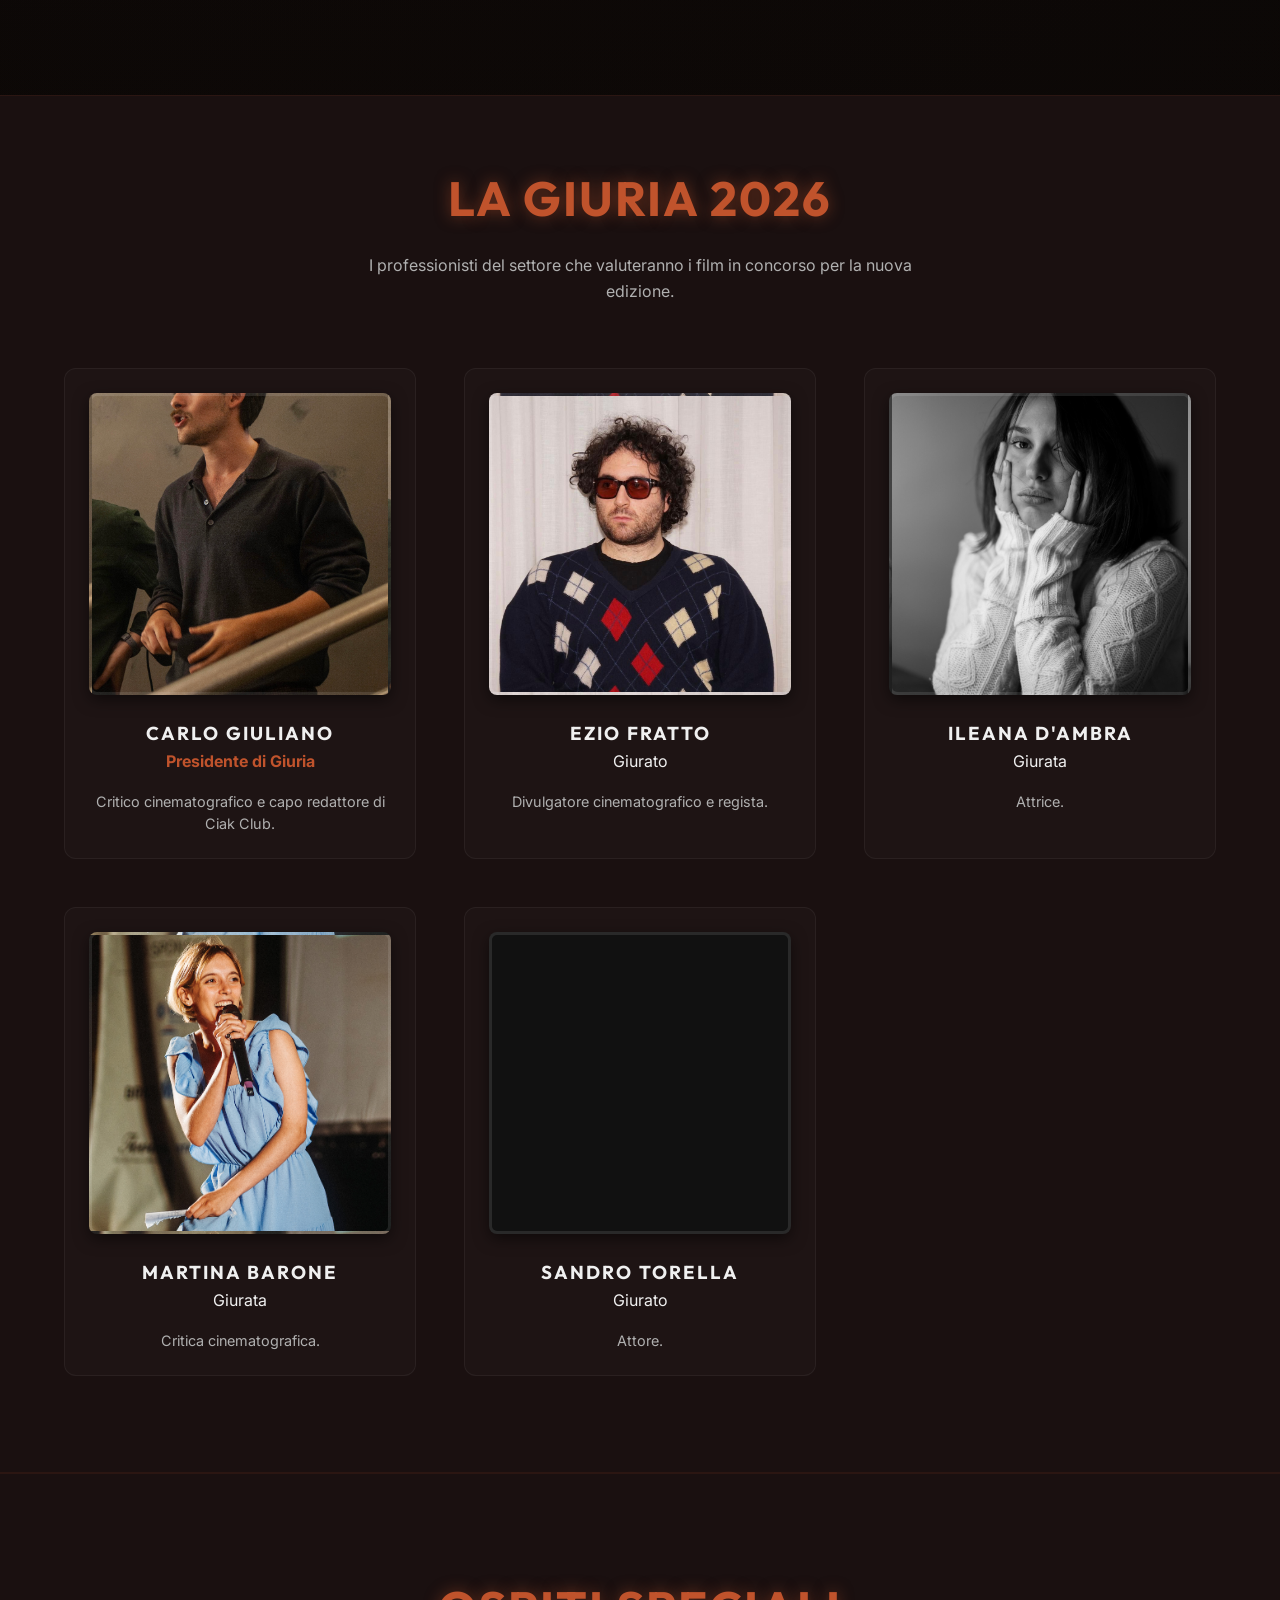
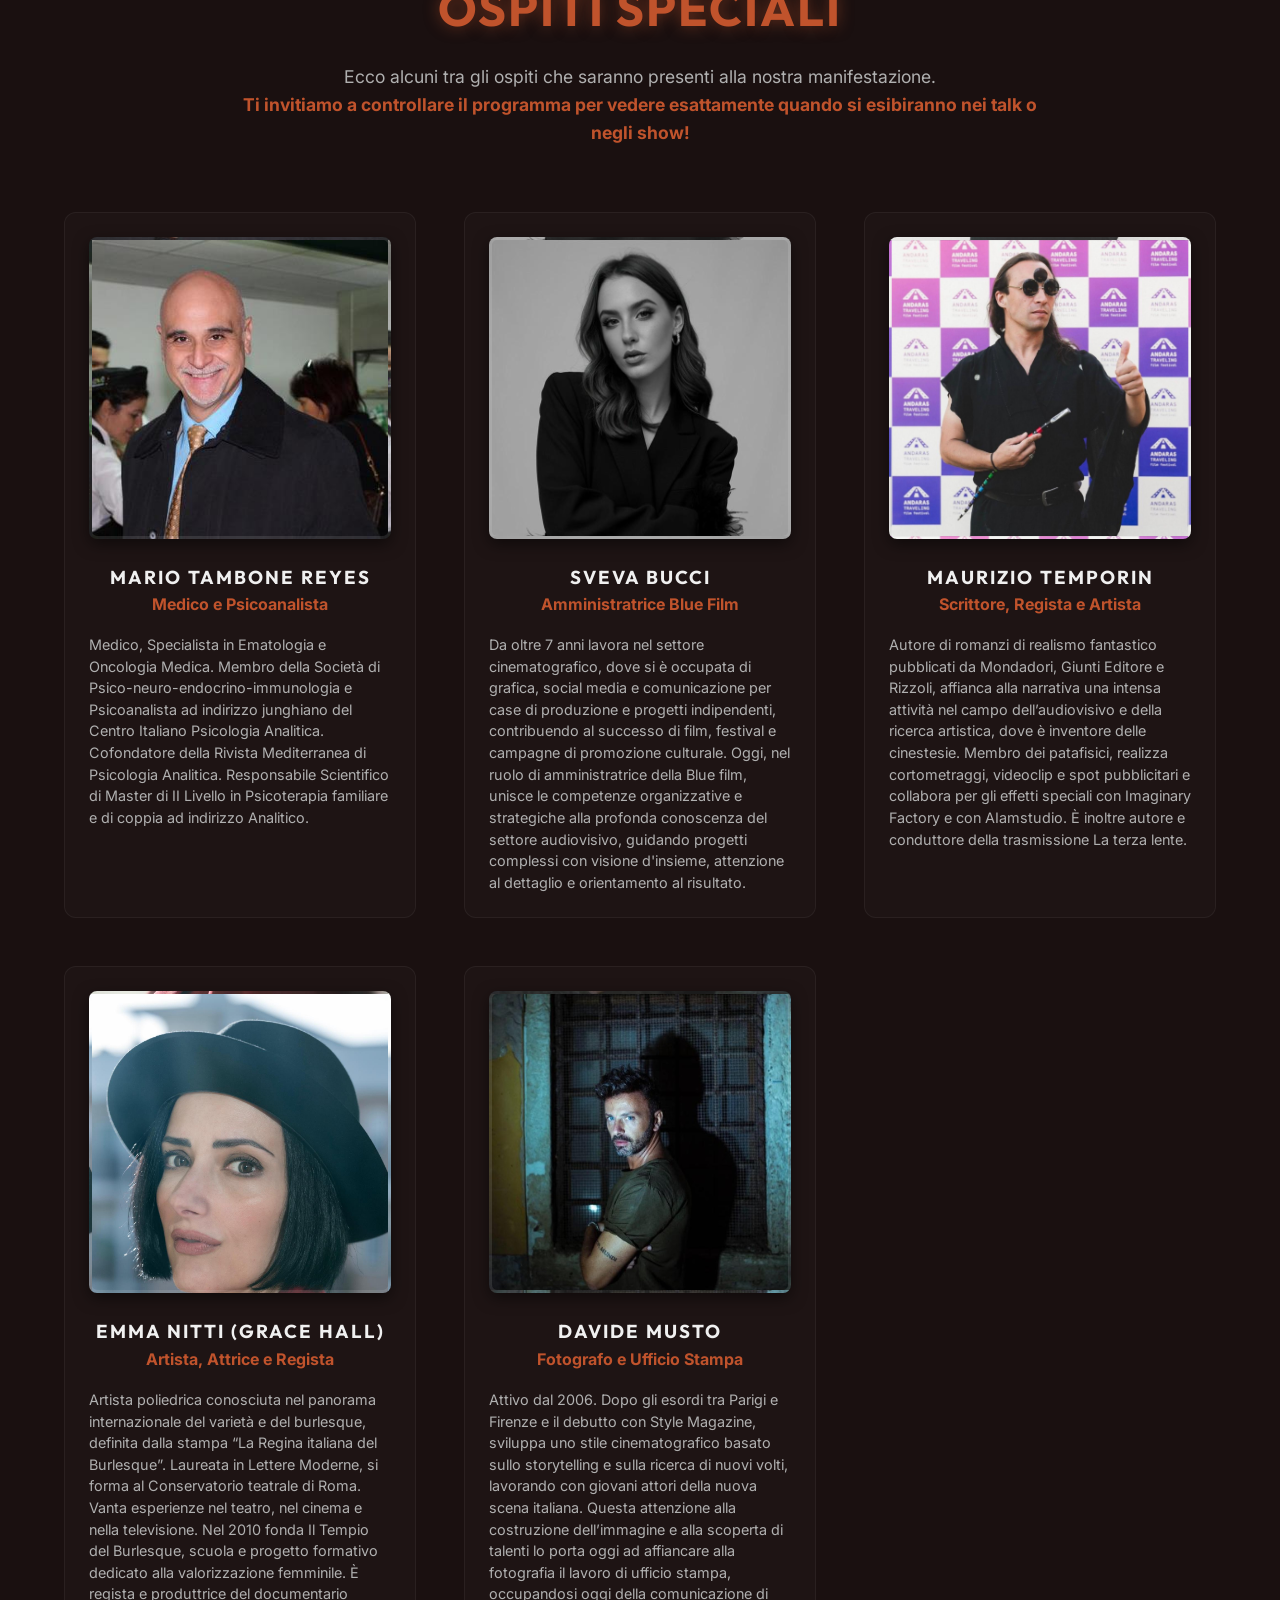
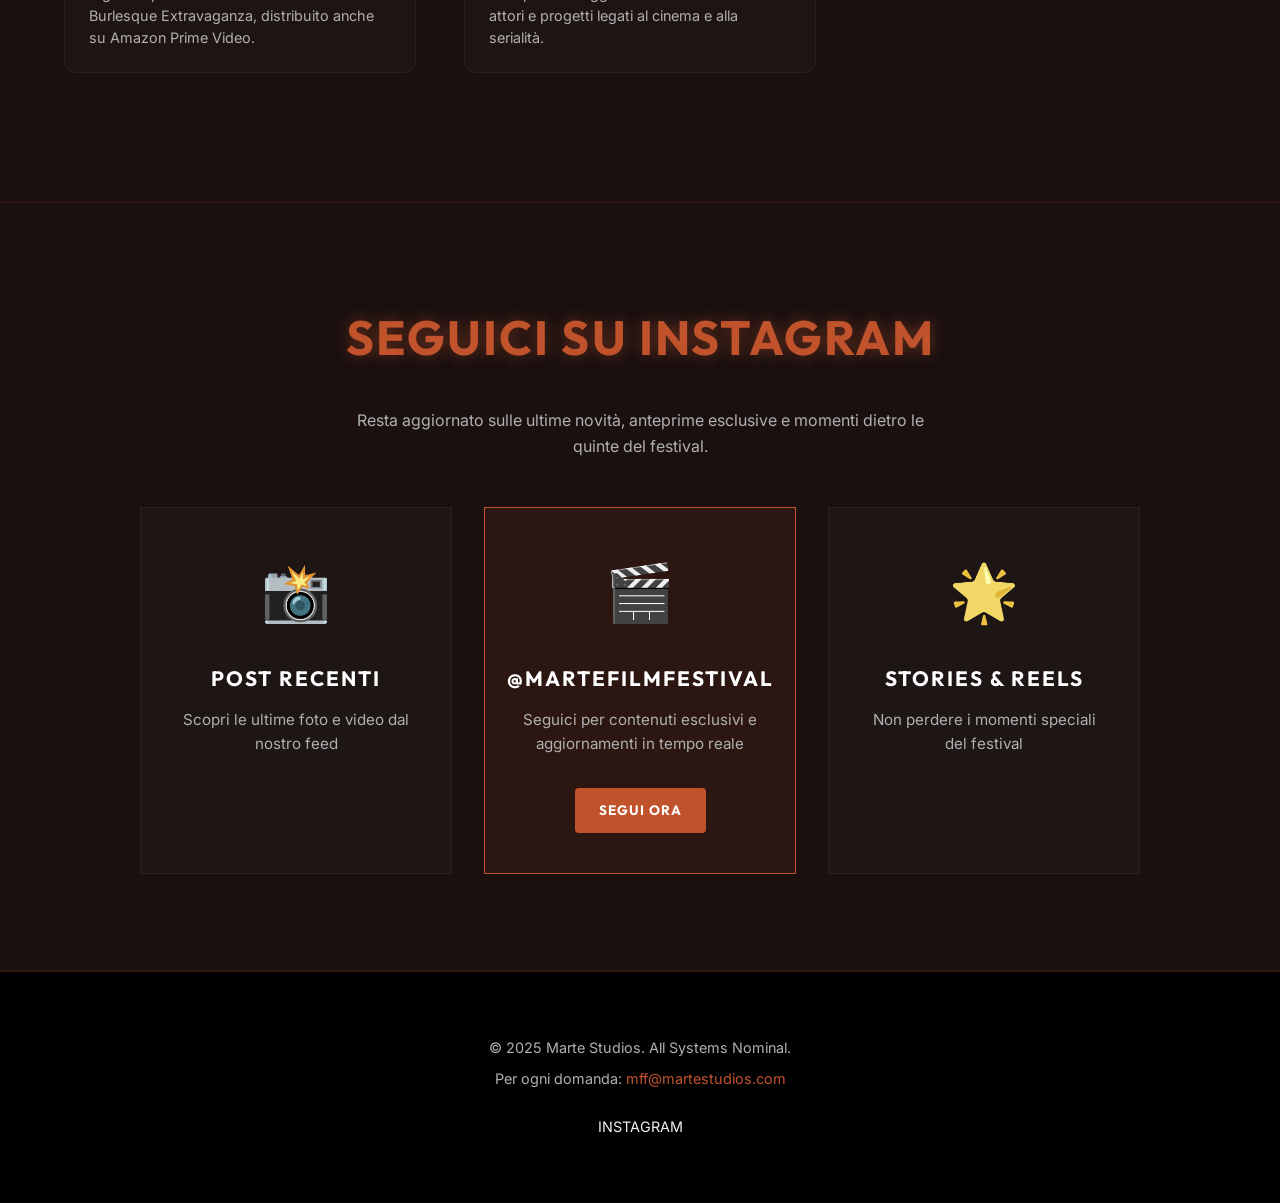
==== commit 151cbcad: "feat: Add Open Graph and Twitter Card tags with MFF logo" ====
--- a/index.html
+++ b/index.html
@@ -77,6 +77,20 @@
       box-shadow: 0 0 20px rgba(192, 83, 44, 0.3);
     }
   </style>
+
+  <!-- Open Graph / Social Media Meta Tags -->
+  <meta property="og:type" content="website">
+  <meta property="og:url" content="https://mff.martestudios.com/">
+  <meta property="og:title" content="Marte Film Festival">
+  <meta property="og:description" content="Marte Film Festival - Il cinema che non chiede scusa.">
+  <meta property="og:image" content="https://mff.martestudios.com/intro-logo.png">
+
+  <meta name="twitter:card" content="summary_large_image">
+  <meta name="twitter:url" content="https://mff.martestudios.com/">
+  <meta name="twitter:title" content="Marte Film Festival">
+  <meta name="twitter:description" content="Marte Film Festival - Il cinema che non chiede scusa.">
+  <meta name="twitter:image" content="https://mff.martestudios.com/intro-logo.png">
+
 </head>
 
 <body>
@@ -126,6 +140,7 @@
         <div style="display: flex; gap: 1rem; justify-content: center; flex-wrap: wrap; margin-top: 2rem;">
           <a href="https://www.ticketsms.it/collection/Marte-Film-Festival-II-Edizione?_gl=1*1j6tlgc*_up*MQ..*_ga*OTUxNDk3MDgzLjE3NzMzNTMyNDM.*_ga_DHM87SVKDD*czE3NzMzNTMyNDIkbzEkZzEkdDE3NzMzNTMyNDYkajU2JGwwJGgxNjk3NTI5NDI4" target="_blank" rel="noopener" class="cta-button">acquista il tuo biglietto</a>
           <a href="./assets/Programma 2026.pdf" download="Programma_Marte_Film_Festival.pdf" class="cta-button cta-secondary">Scarica il Programma</a>
+          <a href="./assets/comunicato stampa 2026.pdf" download="Comunicato_Stampa_MFF_2026.pdf" class="cta-button cta-secondary">Scarica il Comunicato</a>
         </div>
       </div>
     </section>
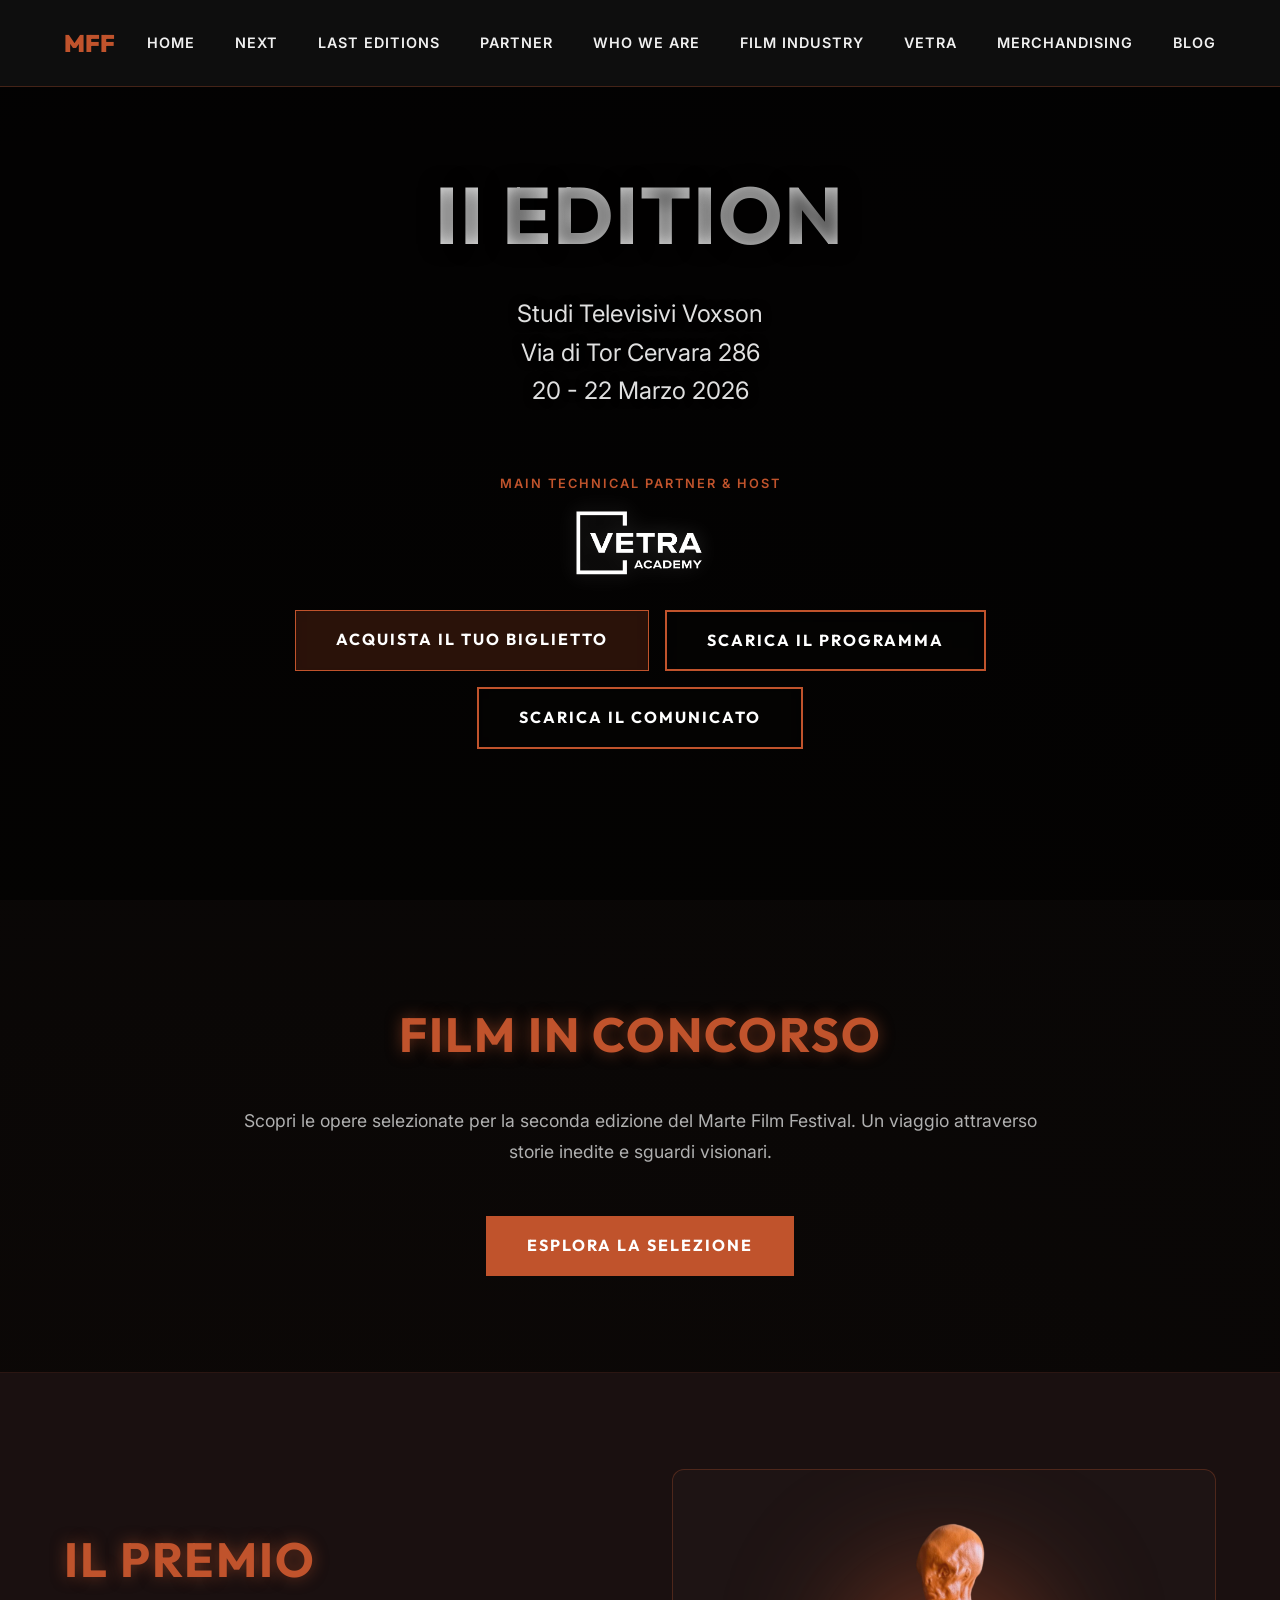
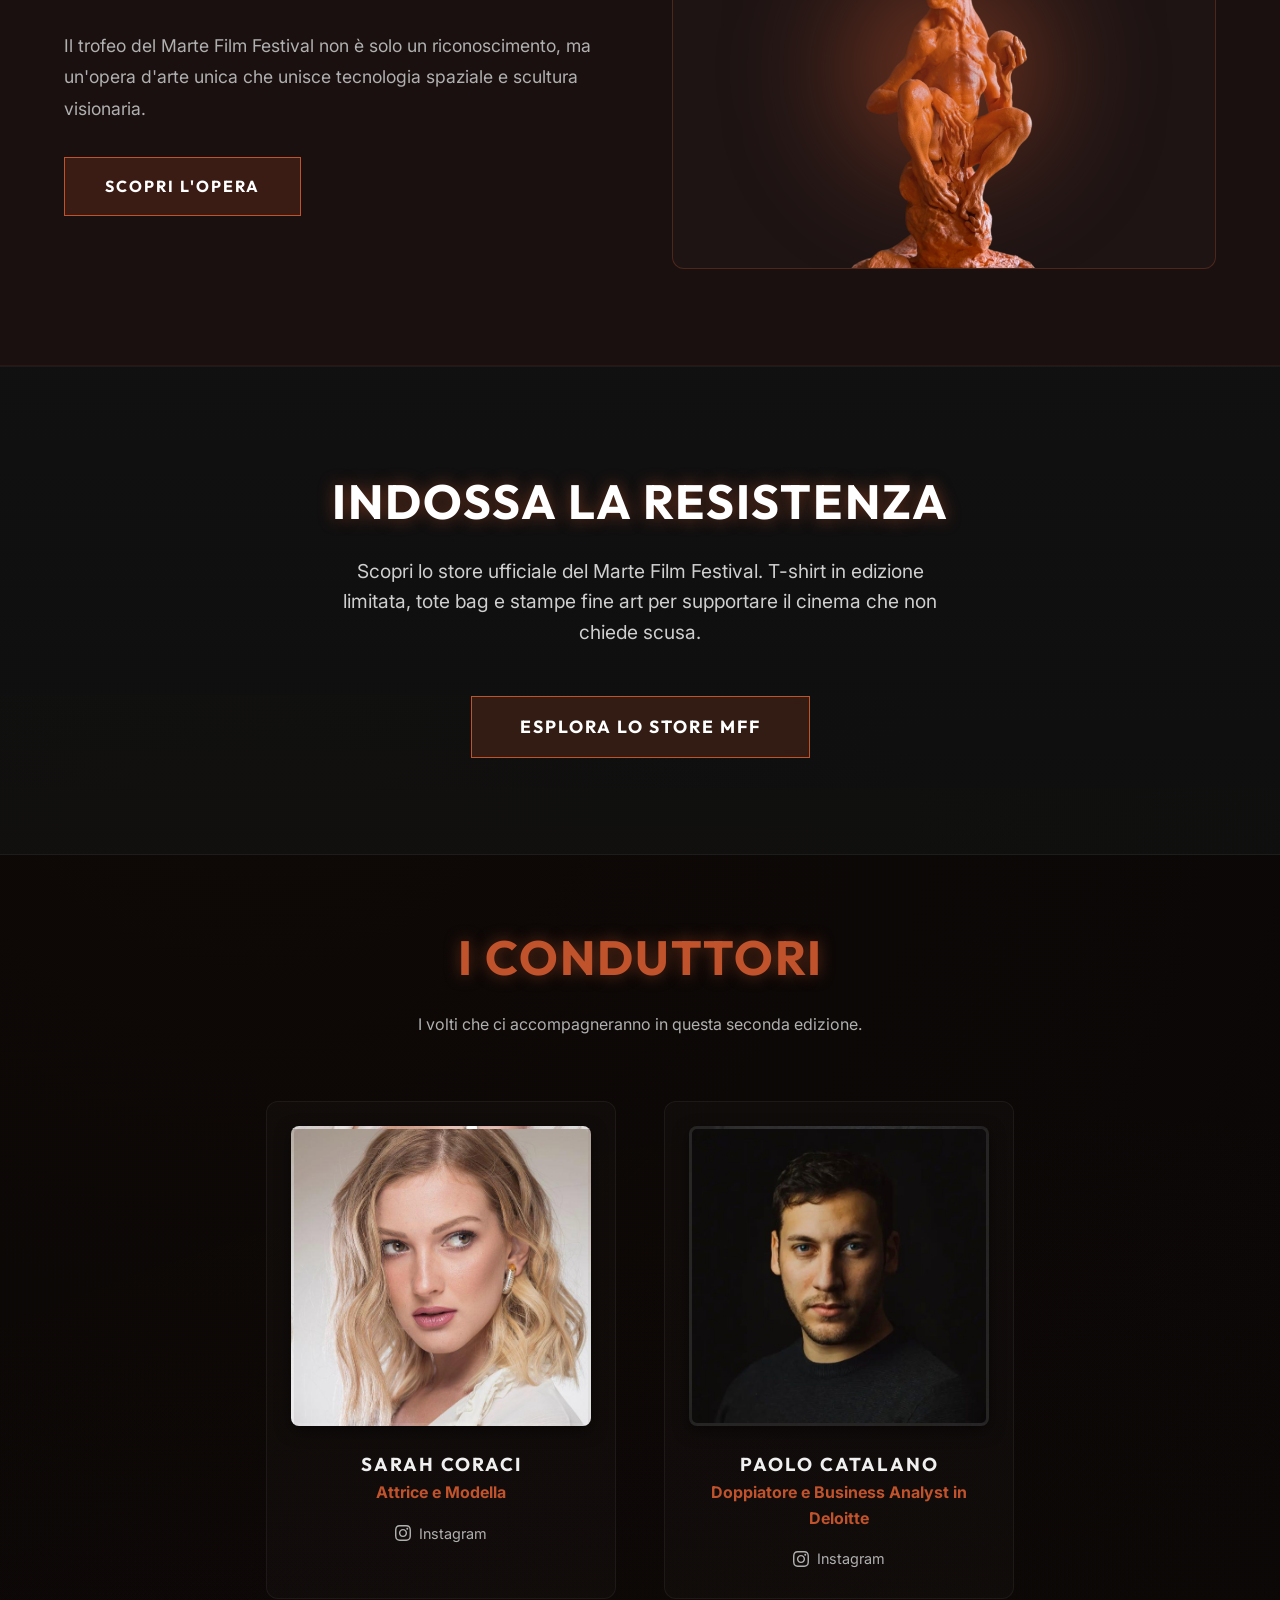
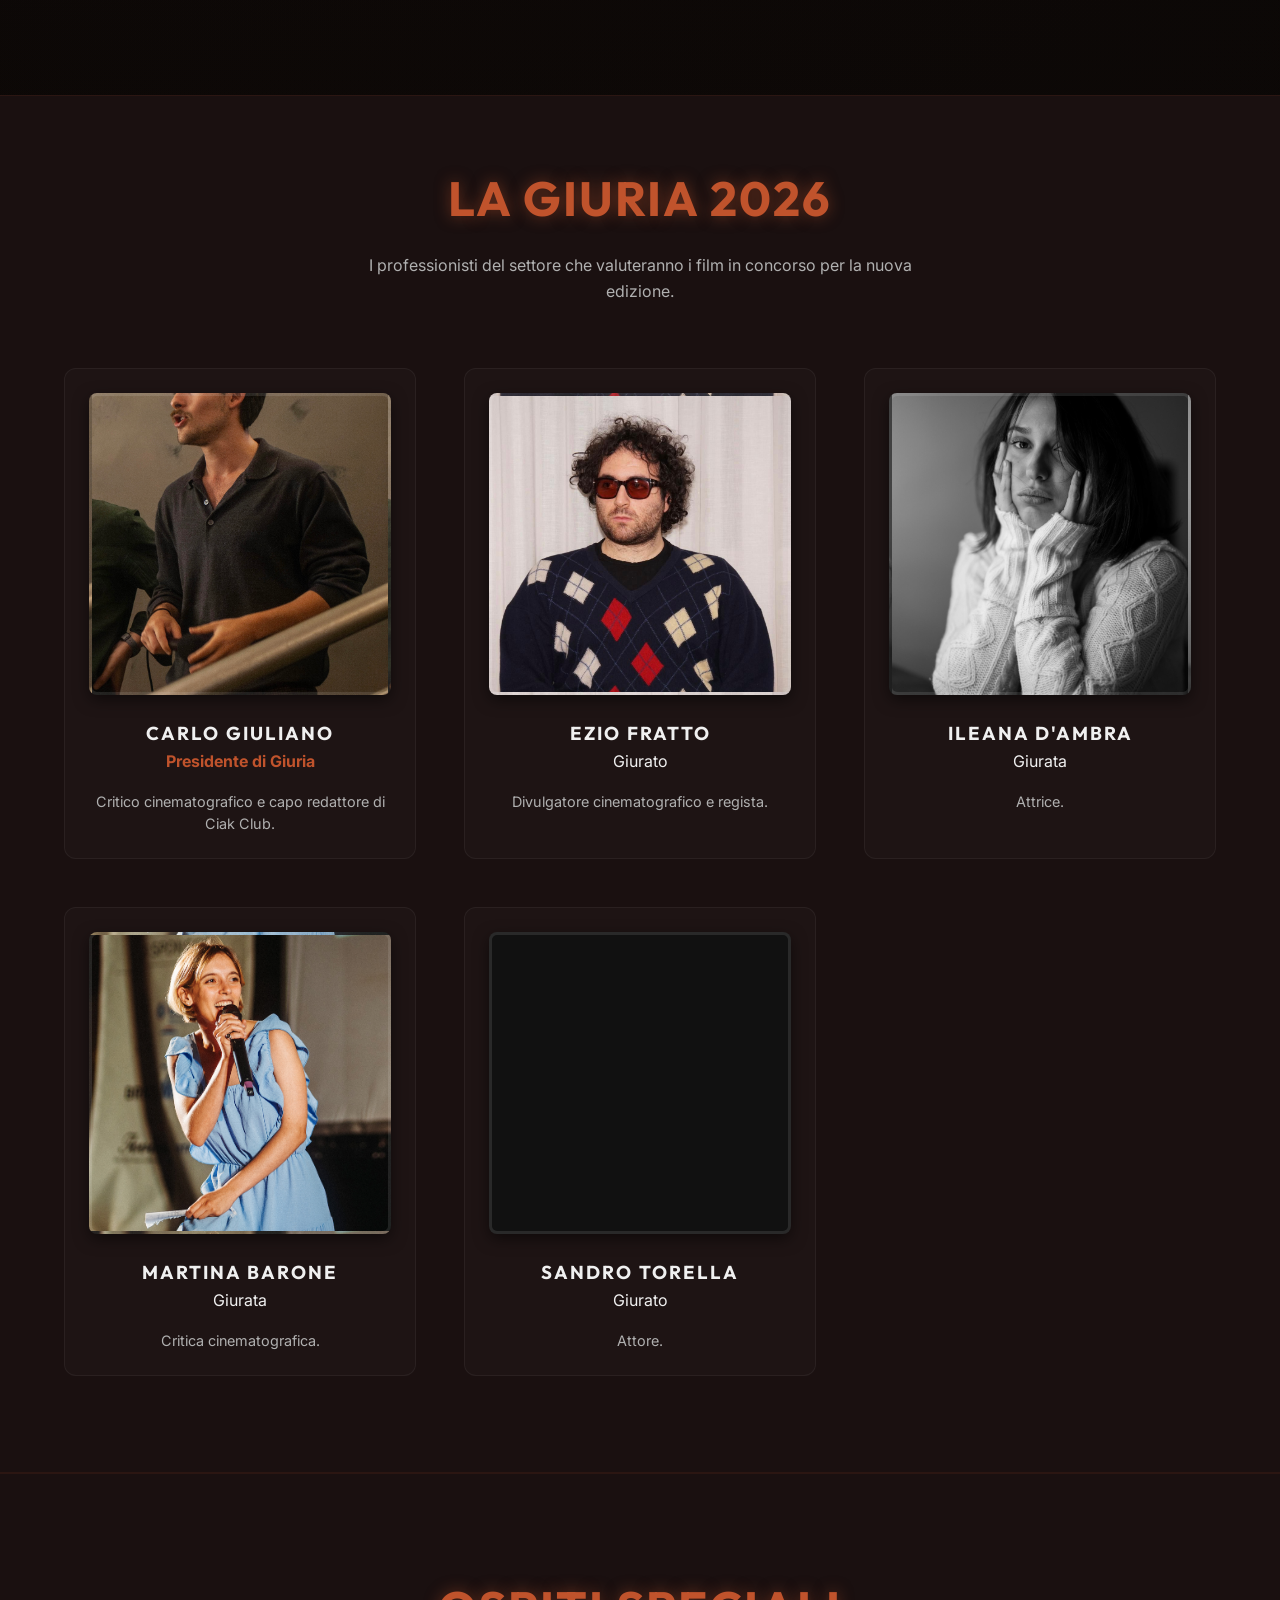
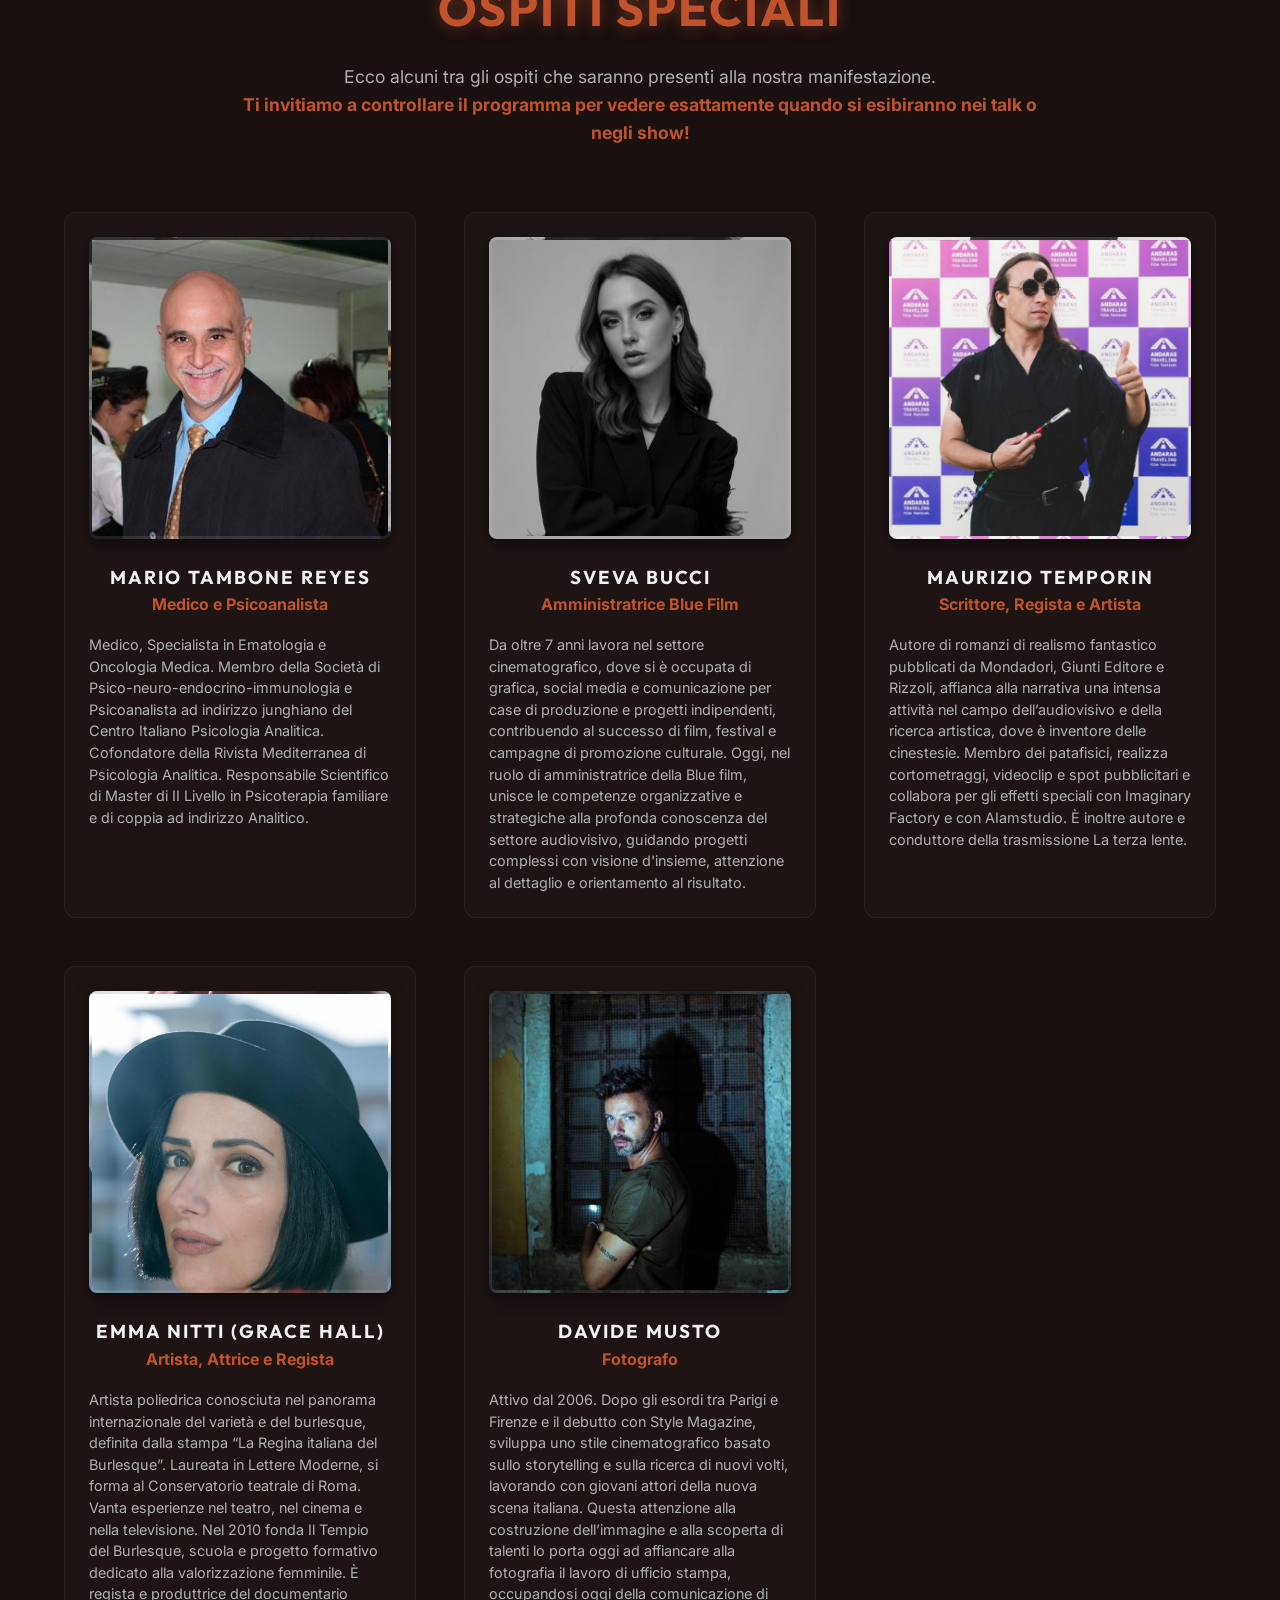
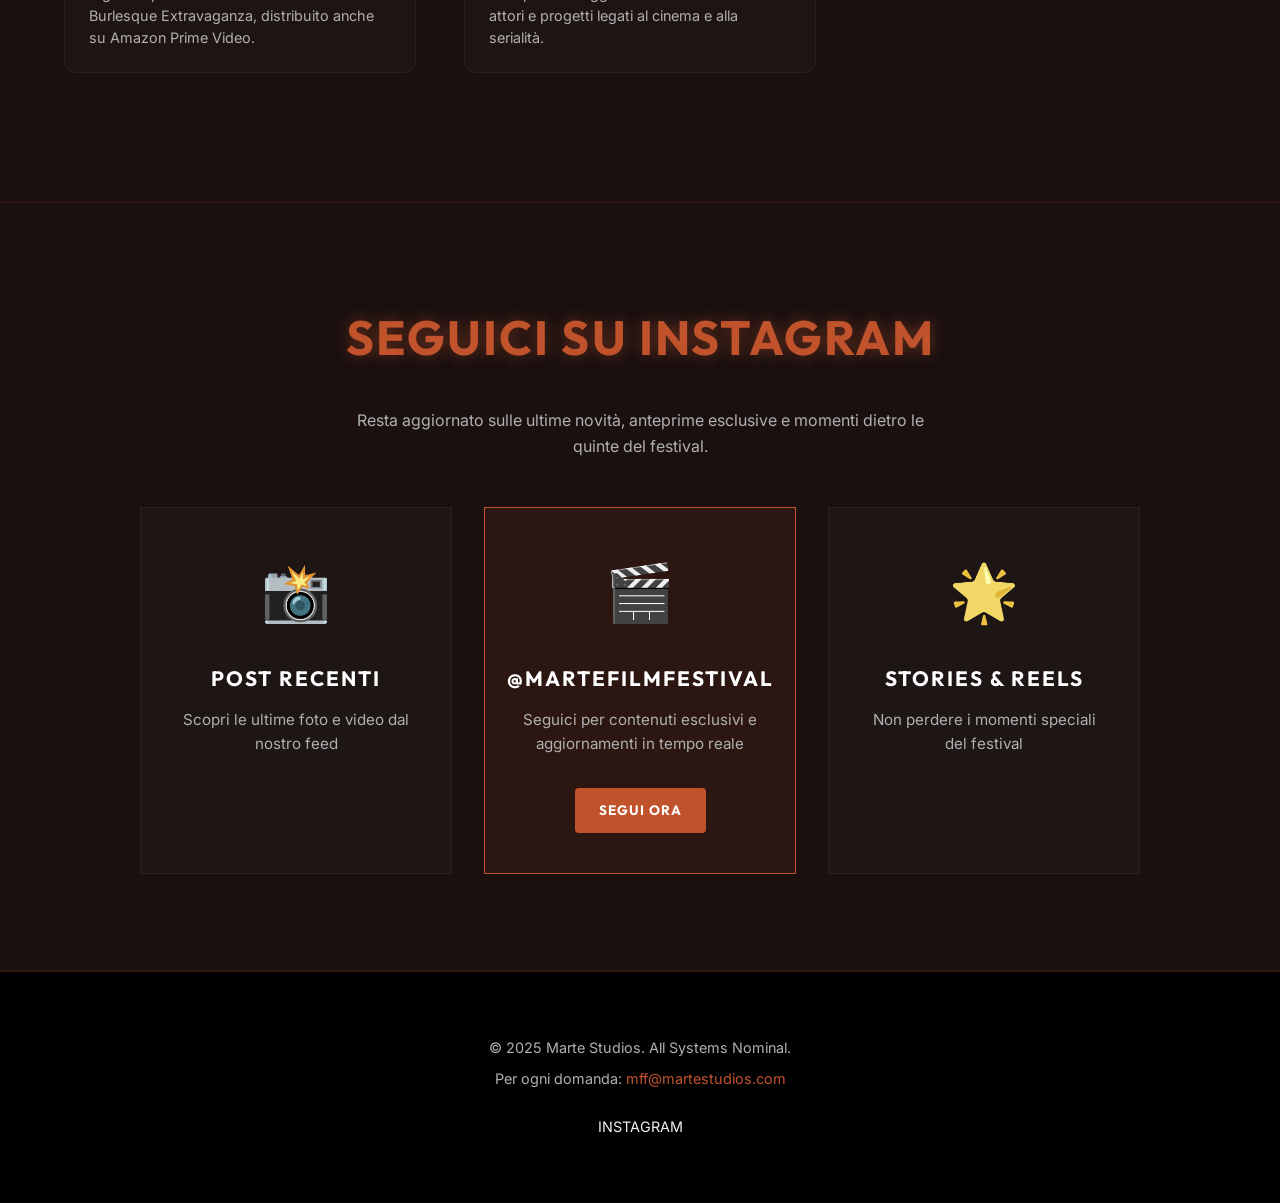
==== commit 82bcf855: "fix: Modificato ruolo Davide Musto in solo Fotografo" ====
--- a/index.html
+++ b/index.html
@@ -327,7 +327,7 @@
           <div class="governance-member">
             <div class="member-image" style="background-image: url('assets/ospiti/davide%20musto%20foto.jpg'); aspect-ratio: 1/1; height: auto; background-position: top;"></div>
             <h3 style="margin-top: 1rem;">Davide Musto</h3>
-            <p class="role" style="color: var(--accent-color); font-weight: bold;">Fotografo e Ufficio Stampa</p>
+            <p class="role" style="color: var(--accent-color); font-weight: bold;">Fotografo</p>
             <p style="color: var(--text-secondary); font-size: 0.9rem; margin-top: 1rem; line-height: 1.5; text-align: left;">
               Attivo dal 2006. Dopo gli esordi tra Parigi e Firenze e il debutto con Style Magazine, sviluppa uno stile cinematografico basato sullo storytelling e sulla ricerca di nuovi volti, lavorando con giovani attori della nuova scena italiana. Questa attenzione alla costruzione dell’immagine e alla scoperta di talenti lo porta oggi ad affiancare alla fotografia il lavoro di ufficio stampa, occupandosi oggi della comunicazione di attori e progetti legati al cinema e alla serialità.
             </p>
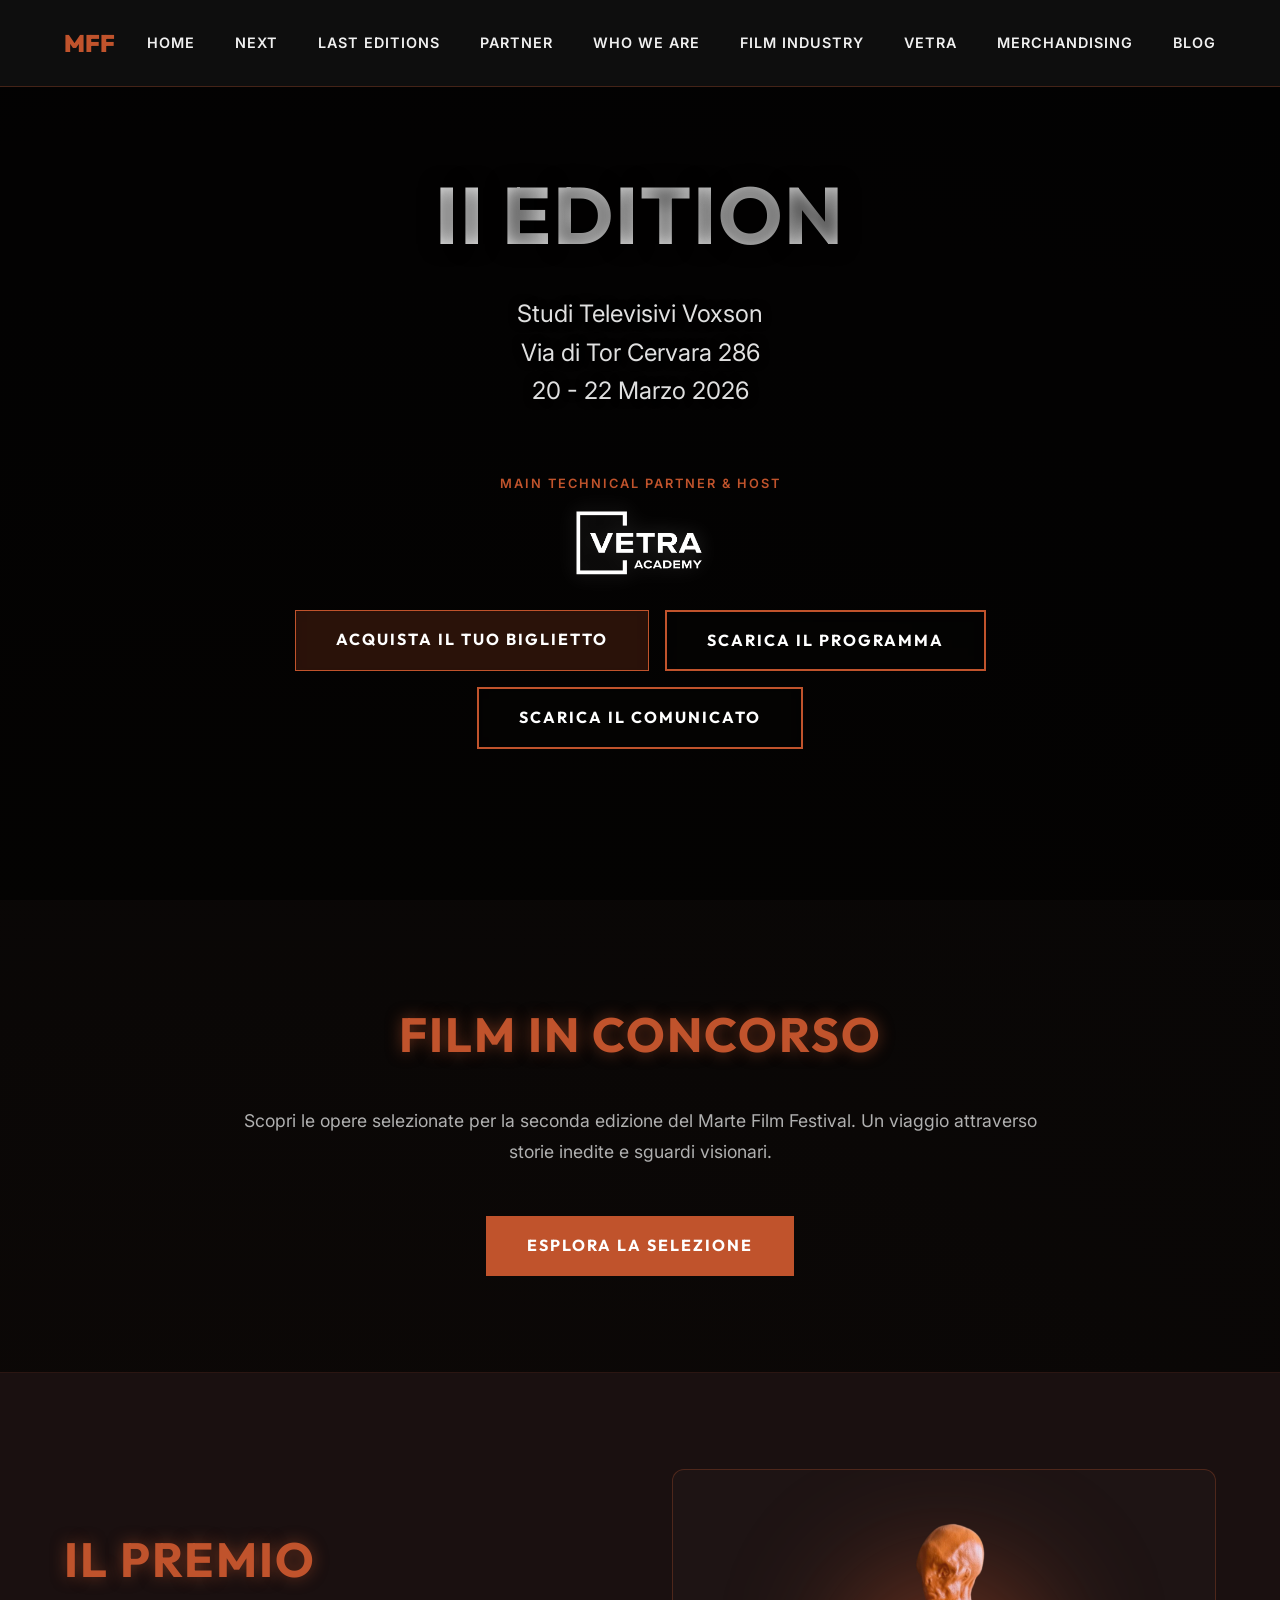
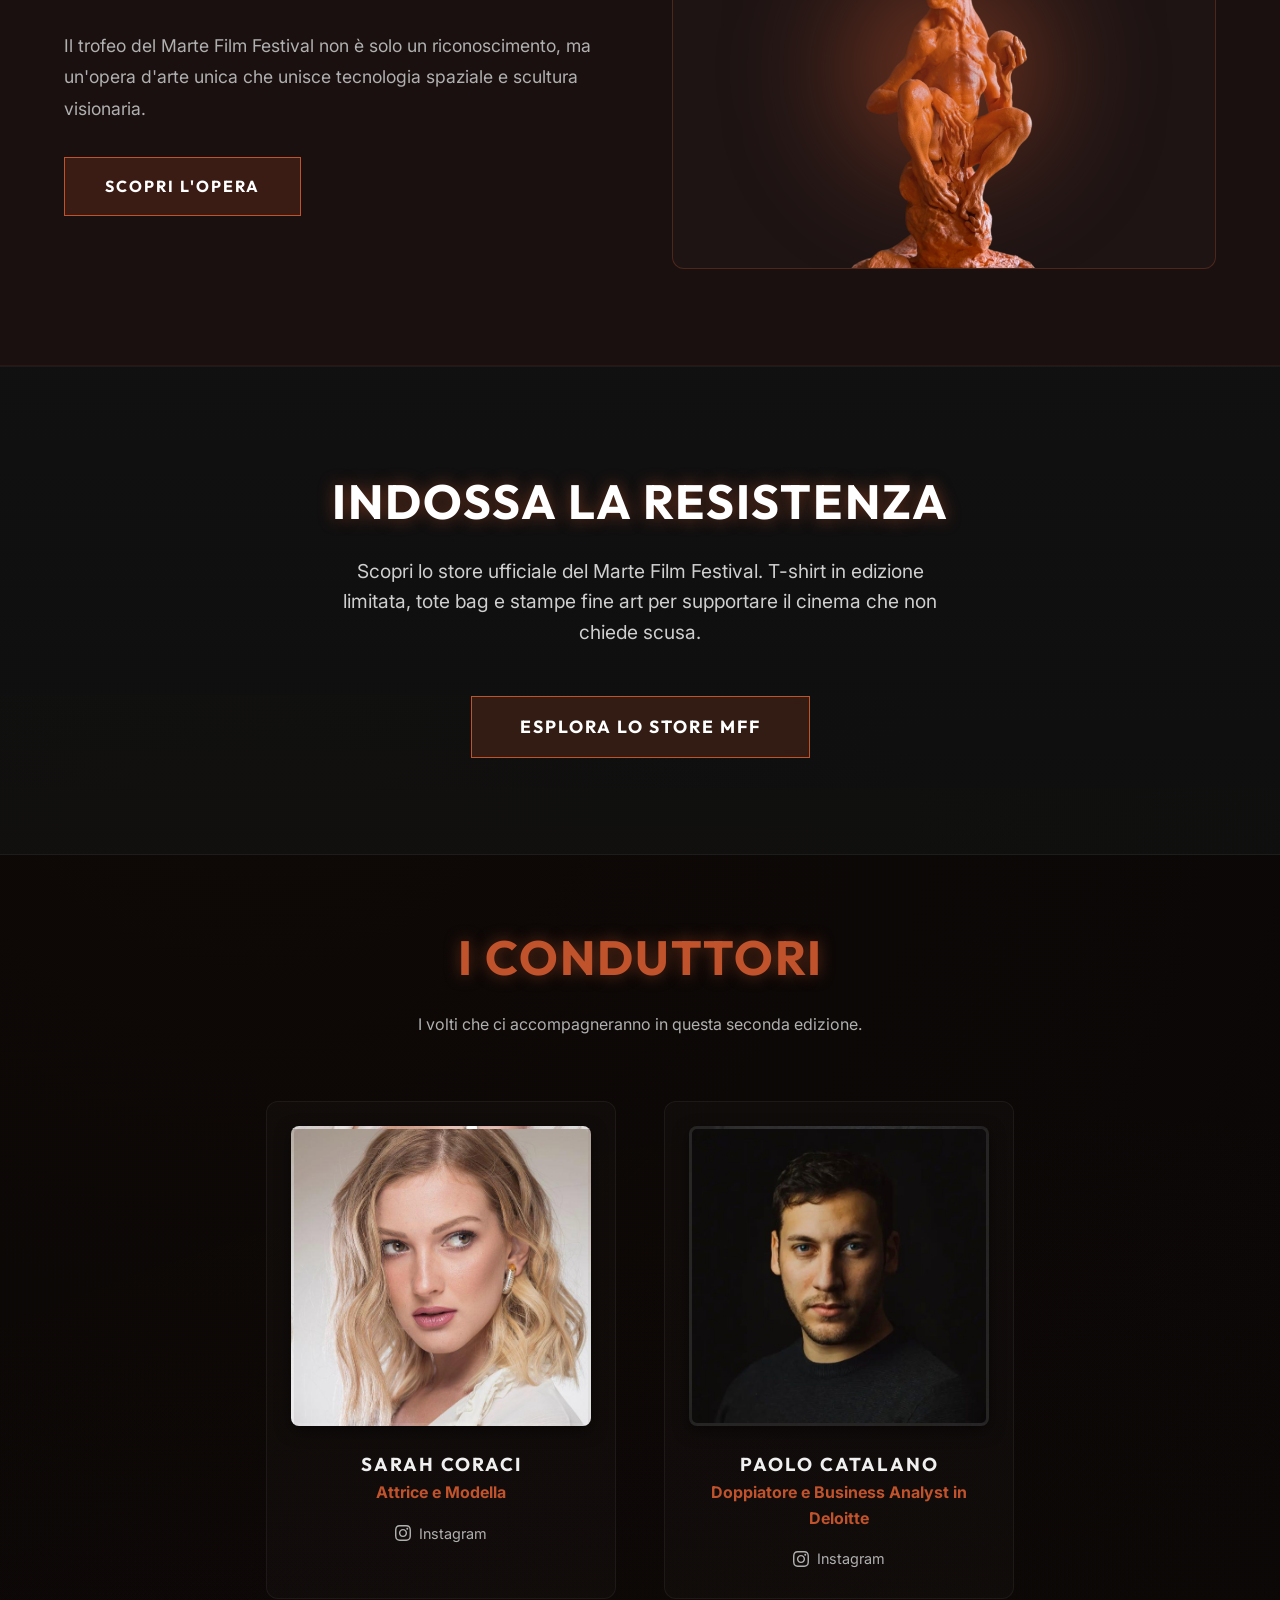
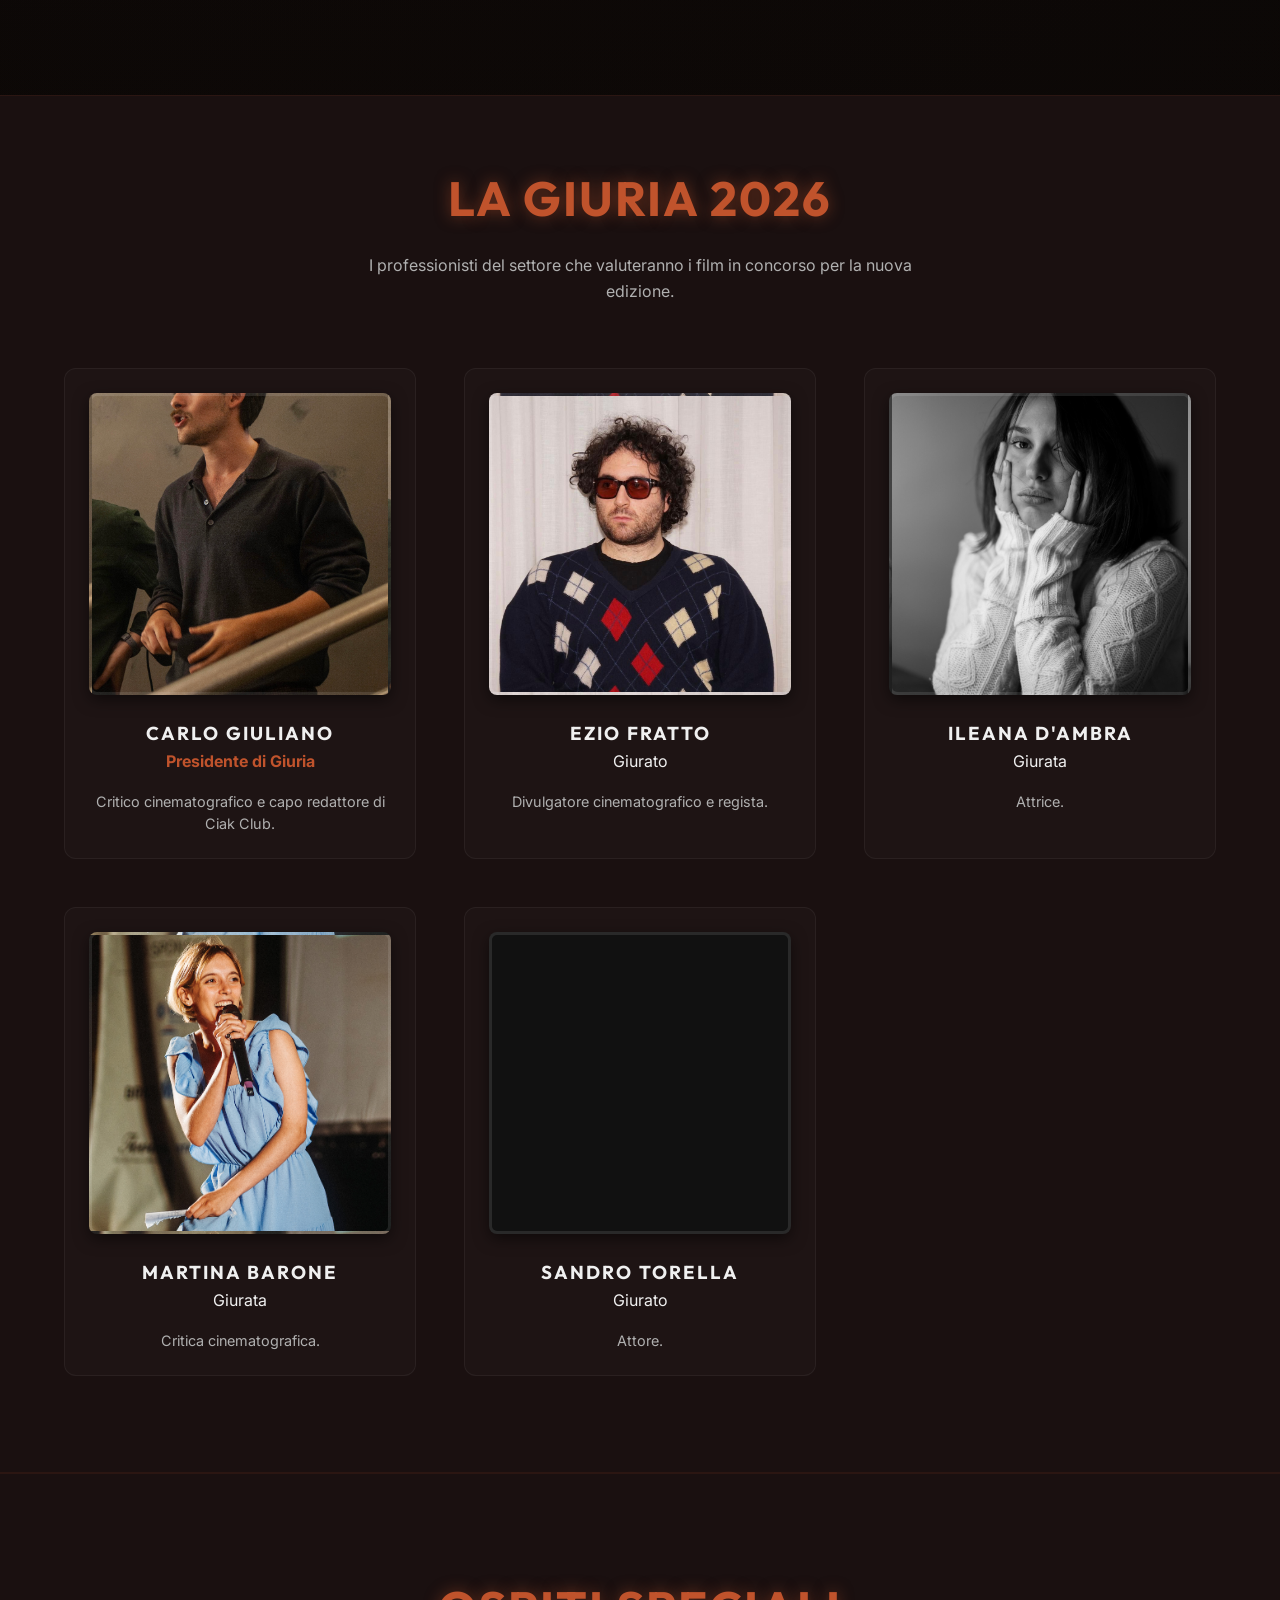
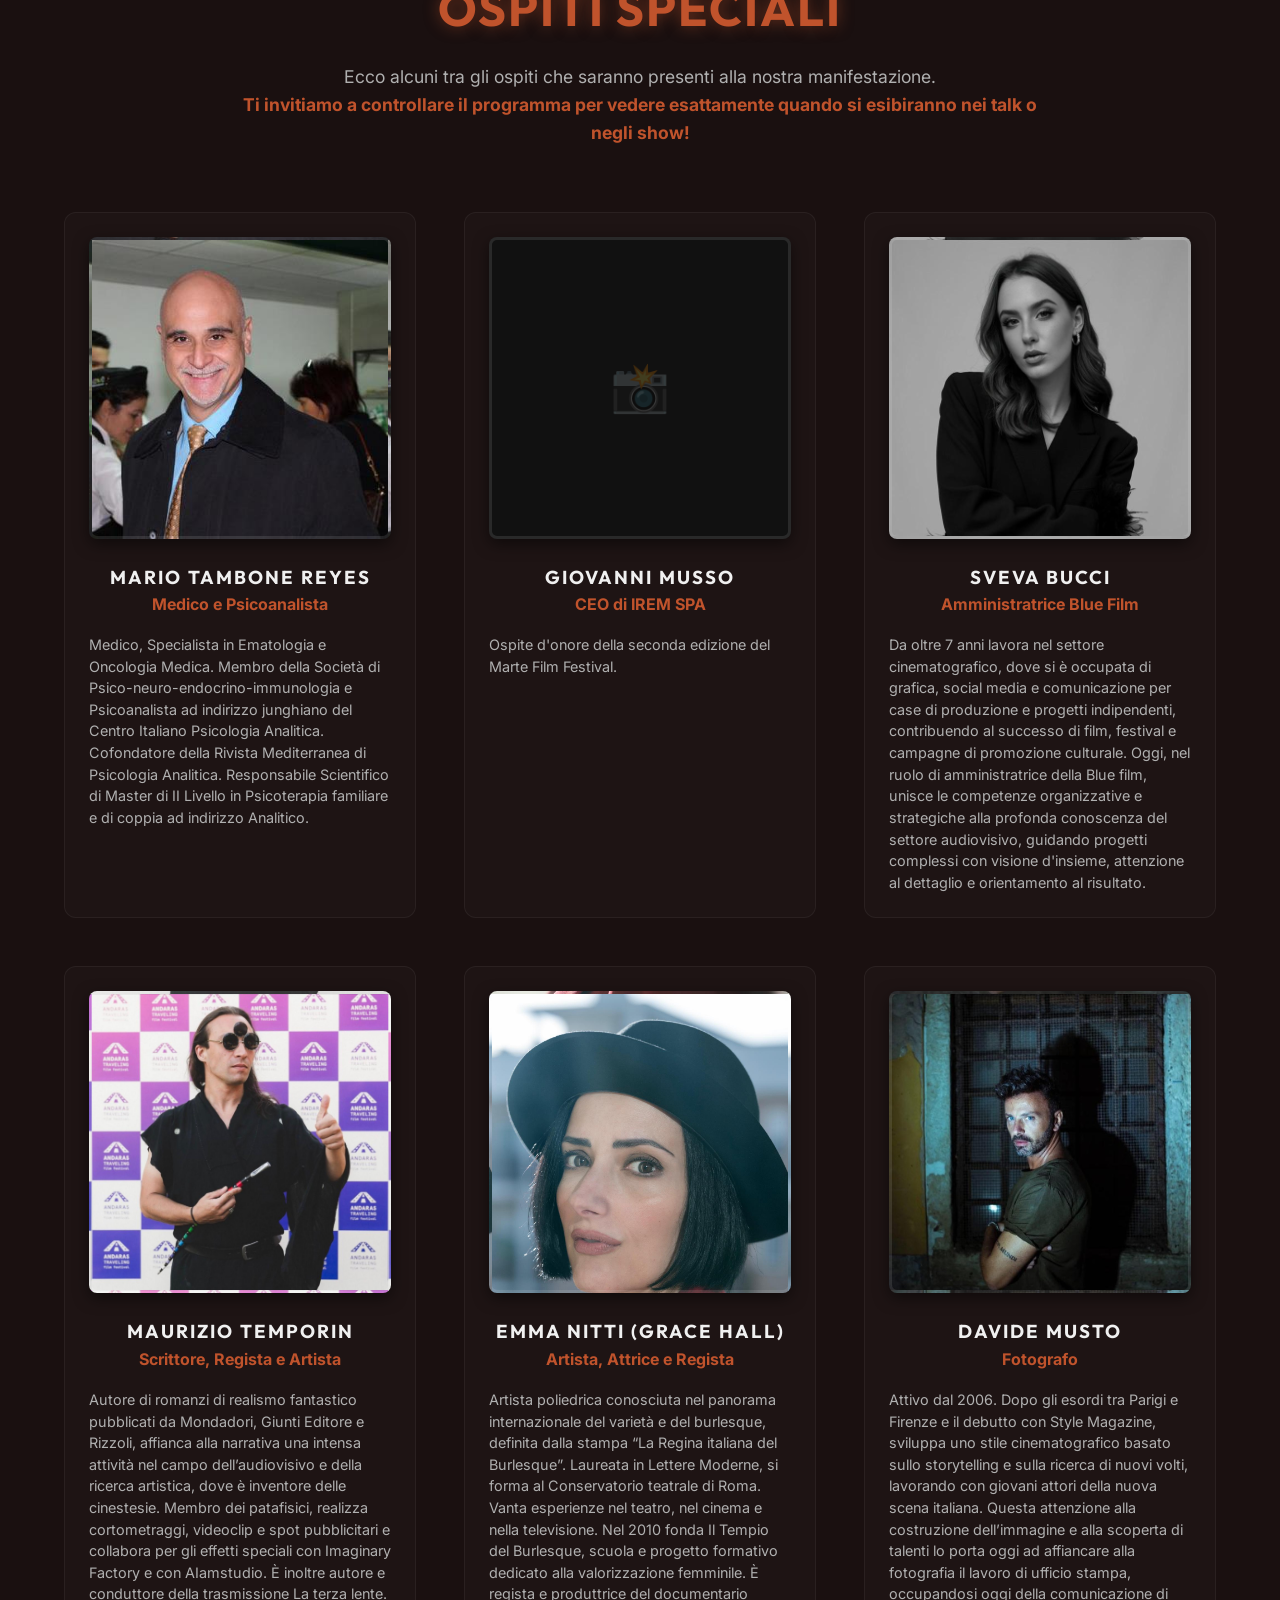
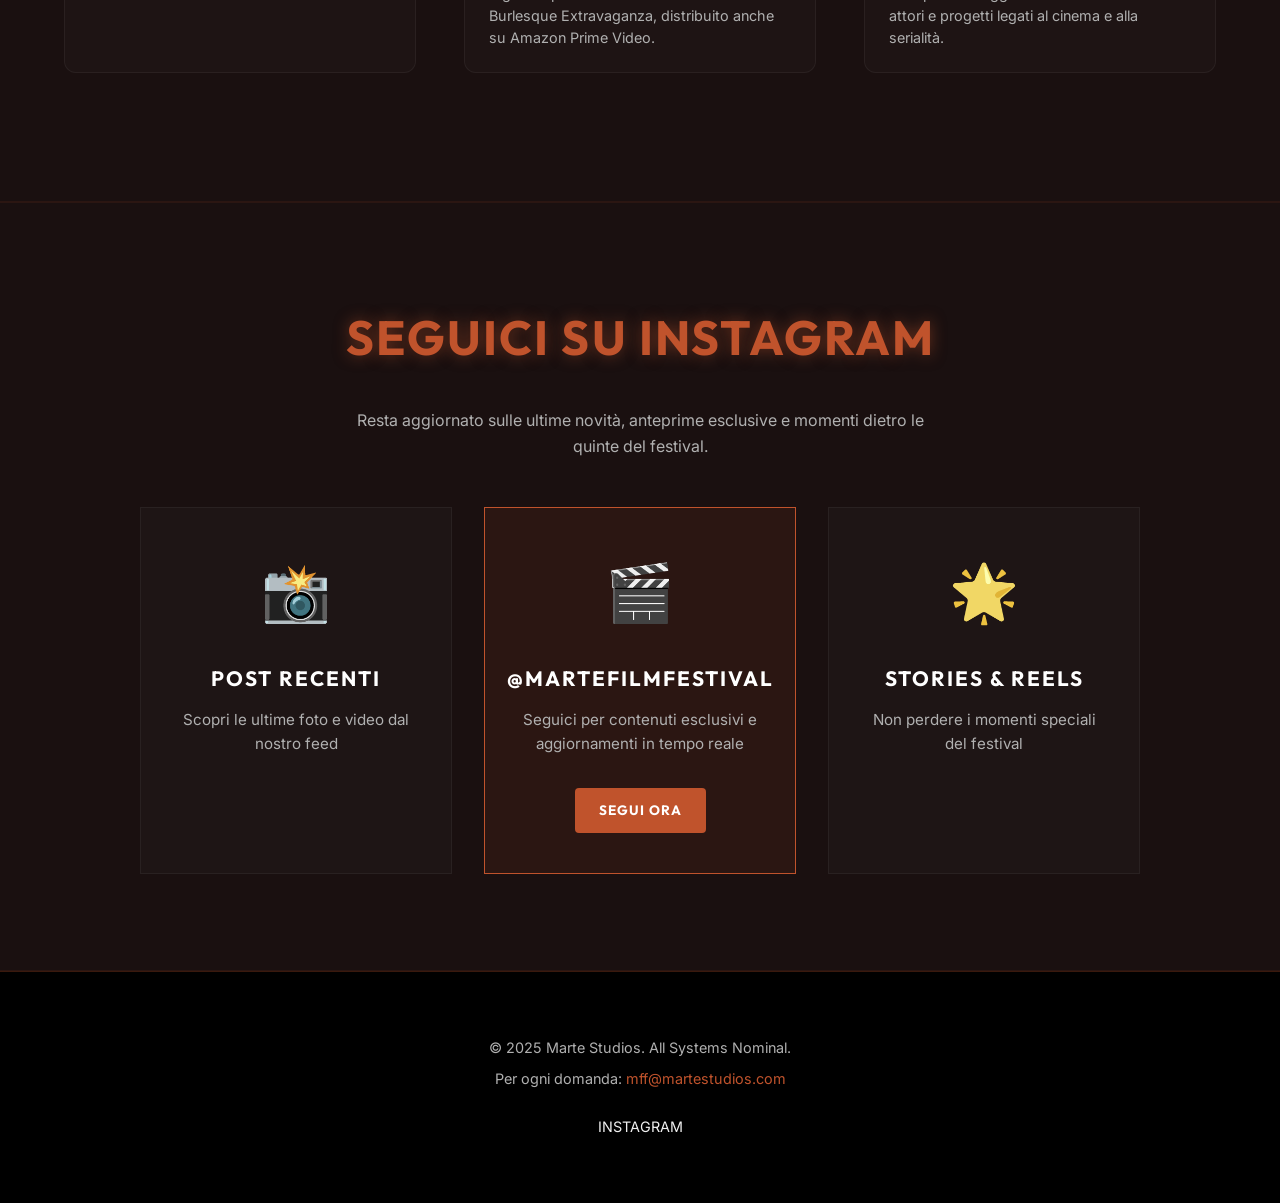
==== commit c90092c0: "feat: Add Giovanni Musso as guest of honor" ====
--- a/index.html
+++ b/index.html
@@ -298,6 +298,15 @@
           </div>
 
           <div class="governance-member">
+            <div class="member-image" style="background-color: #111; display: flex; align-items: center; justify-content: center; aspect-ratio: 1/1; height: auto;"><span style="color: rgba(255,255,255,0.2); font-size: 3rem;">📸</span></div>
+            <h3 style="margin-top: 1rem;">Giovanni Musso</h3>
+            <p class="role" style="color: var(--accent-color); font-weight: bold;">CEO di IREM SPA</p>
+            <p style="color: var(--text-secondary); font-size: 0.9rem; margin-top: 1rem; line-height: 1.5; text-align: left;">
+              Ospite d'onore della seconda edizione del Marte Film Festival.
+            </p>
+          </div>
+
+          <div class="governance-member">
             <div class="member-image" style="background-image: url('assets/ospiti/SVEVA%20BUCCI%20FOTO.jpg'); aspect-ratio: 1/1; height: auto; background-position: top;"></div>
             <h3 style="margin-top: 1rem;">Sveva Bucci</h3>
             <p class="role" style="color: var(--accent-color); font-weight: bold;">Amministratrice Blue Film</p>
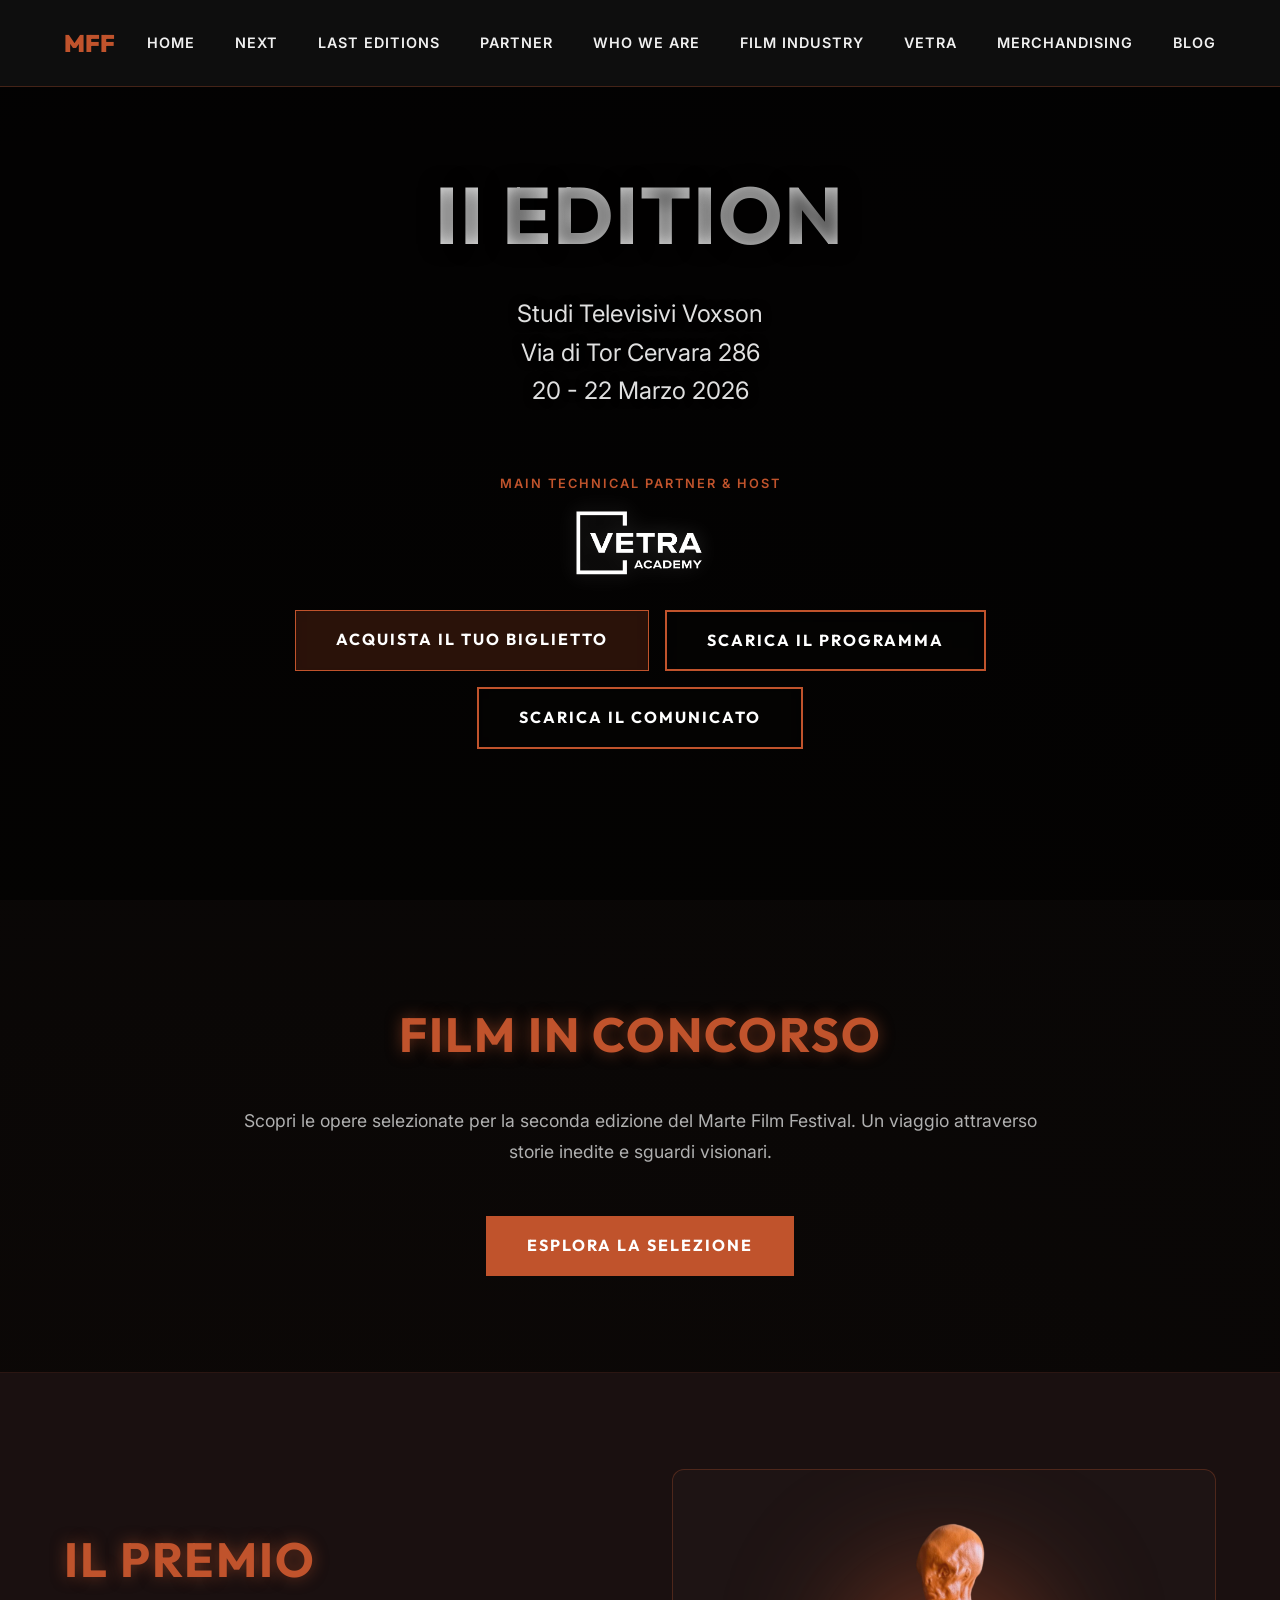
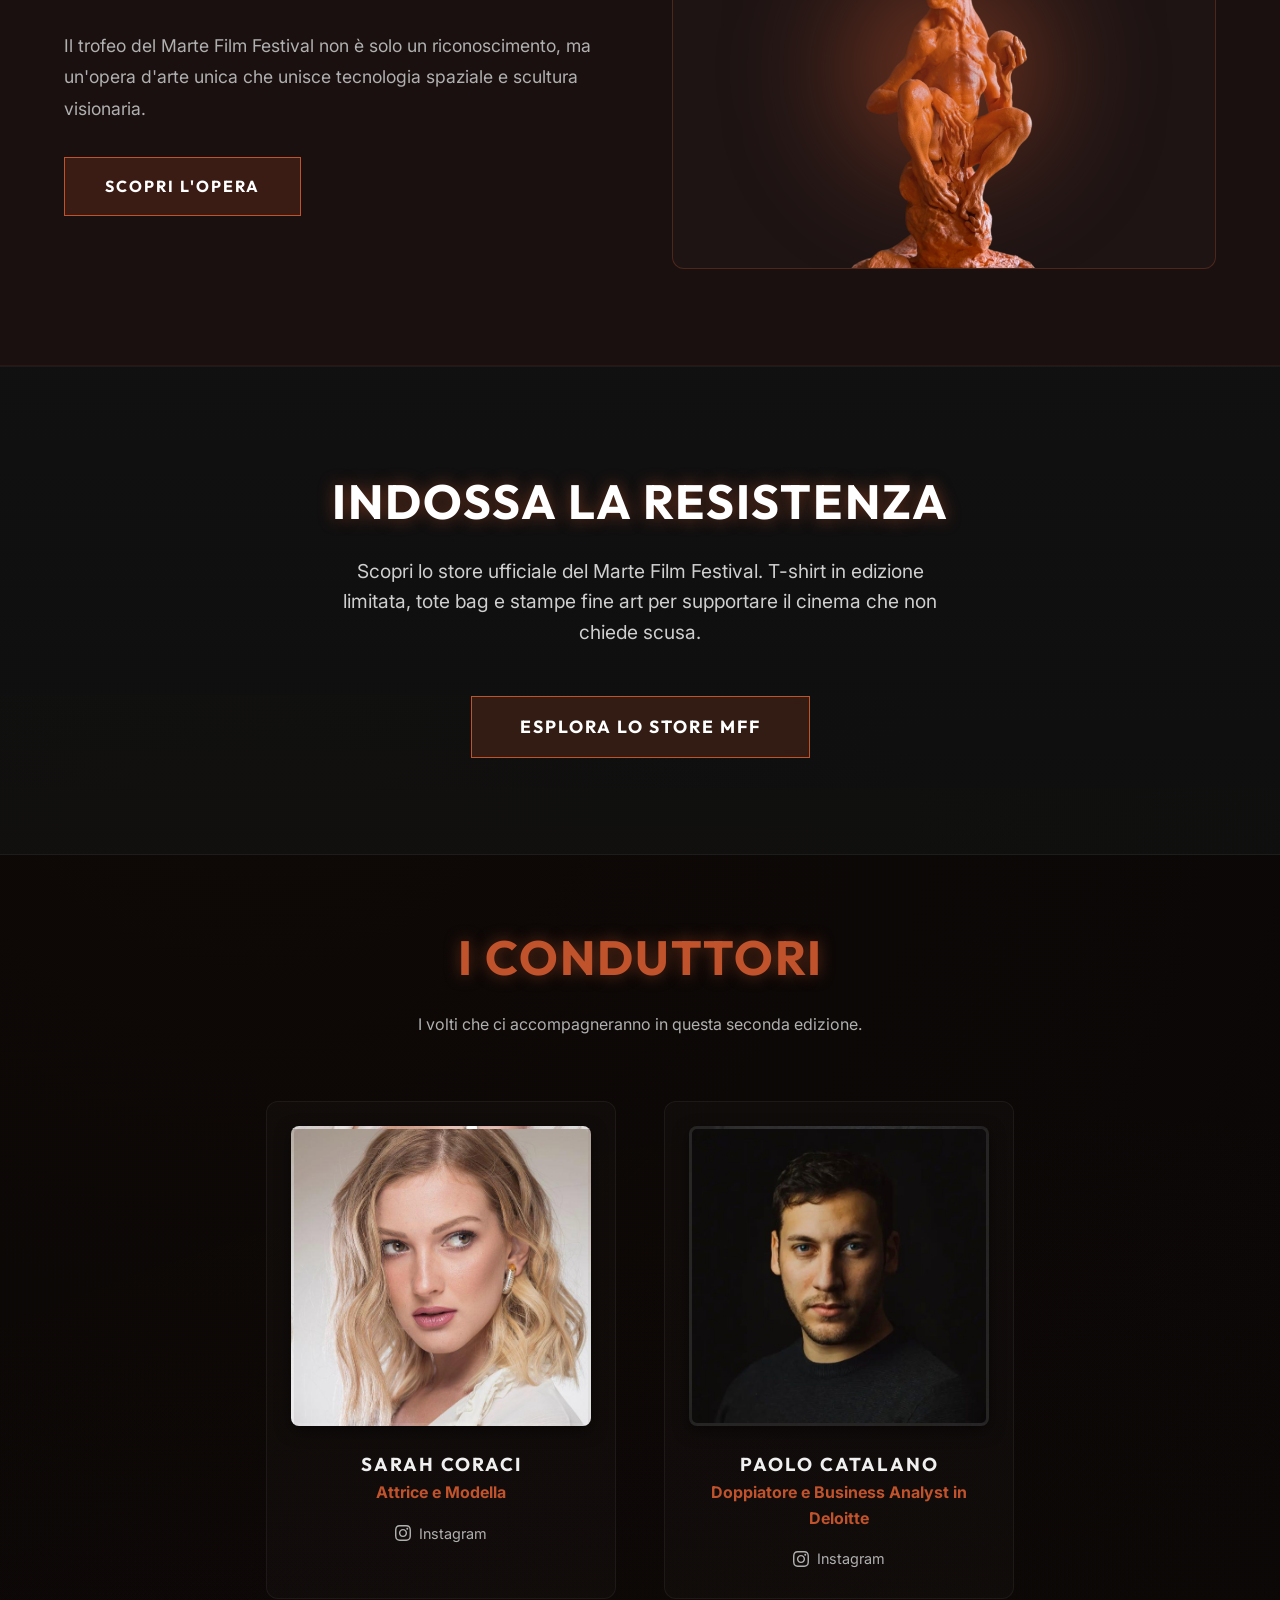
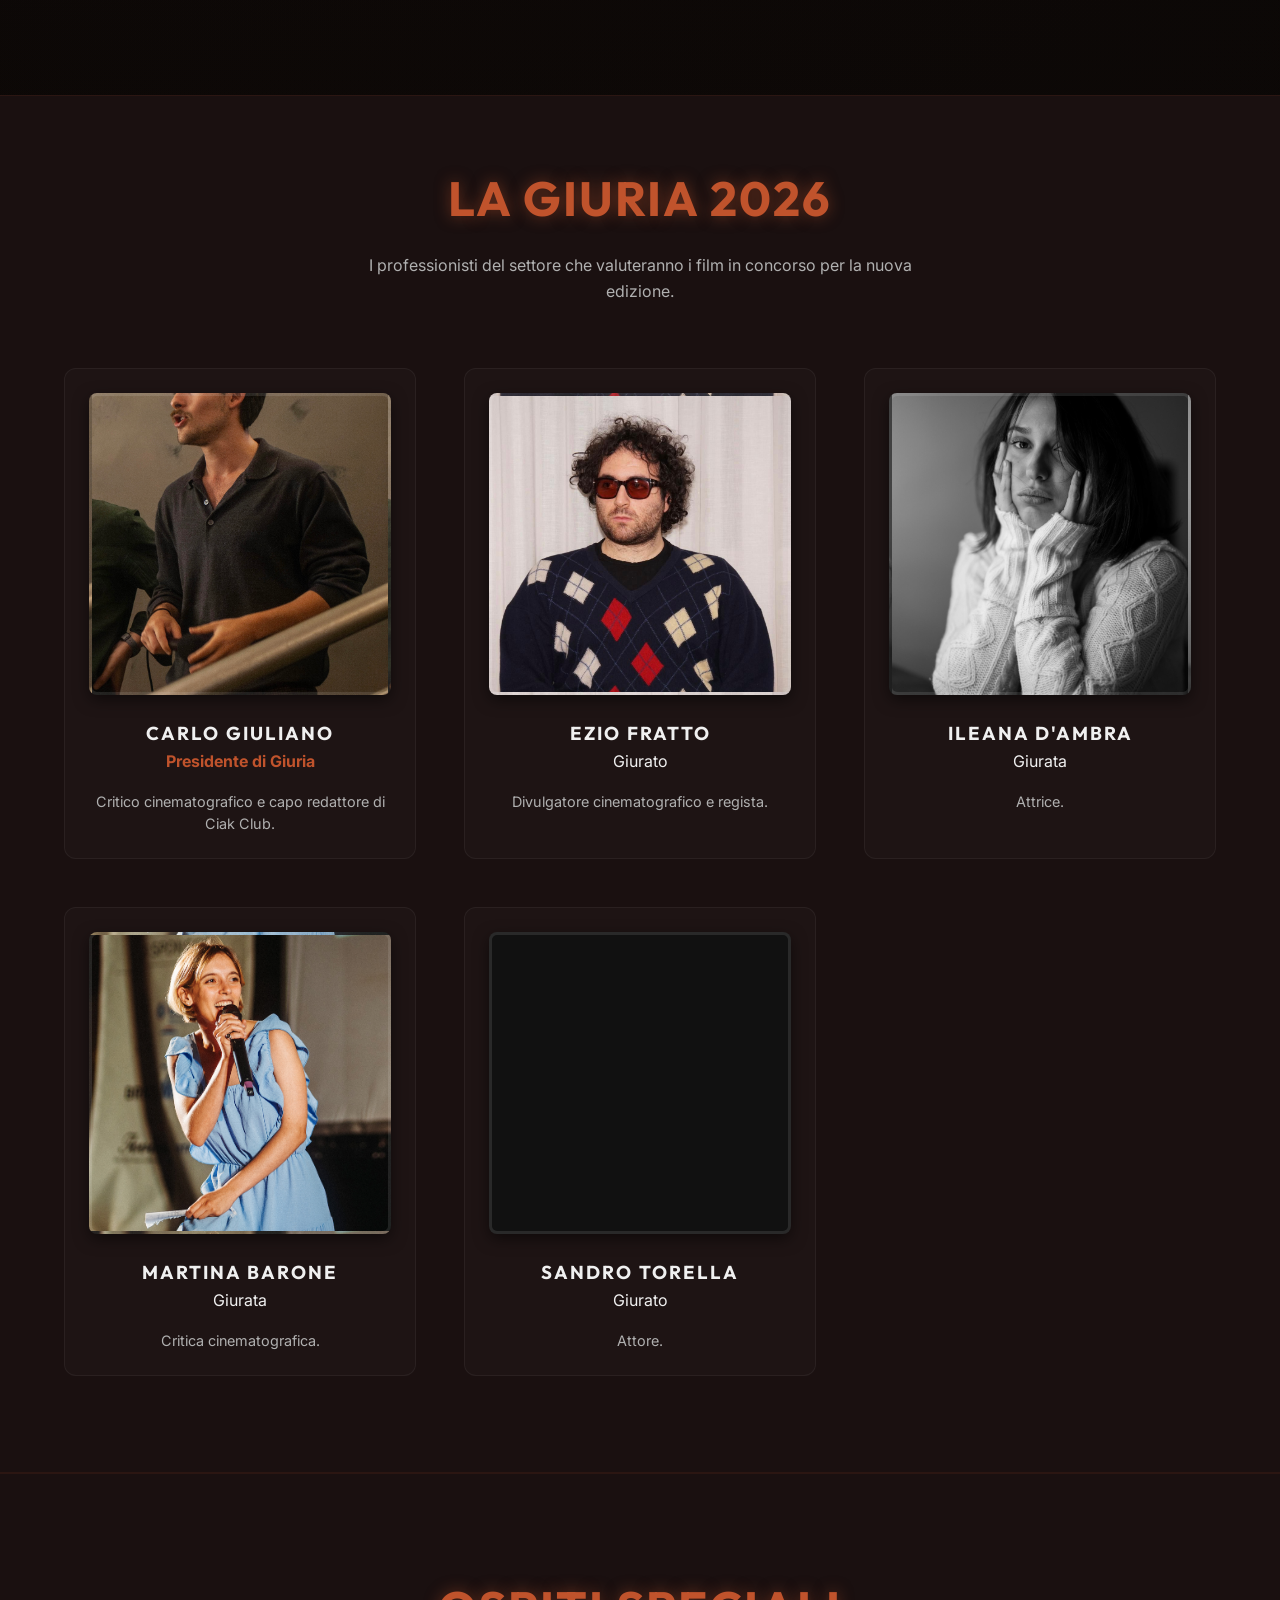
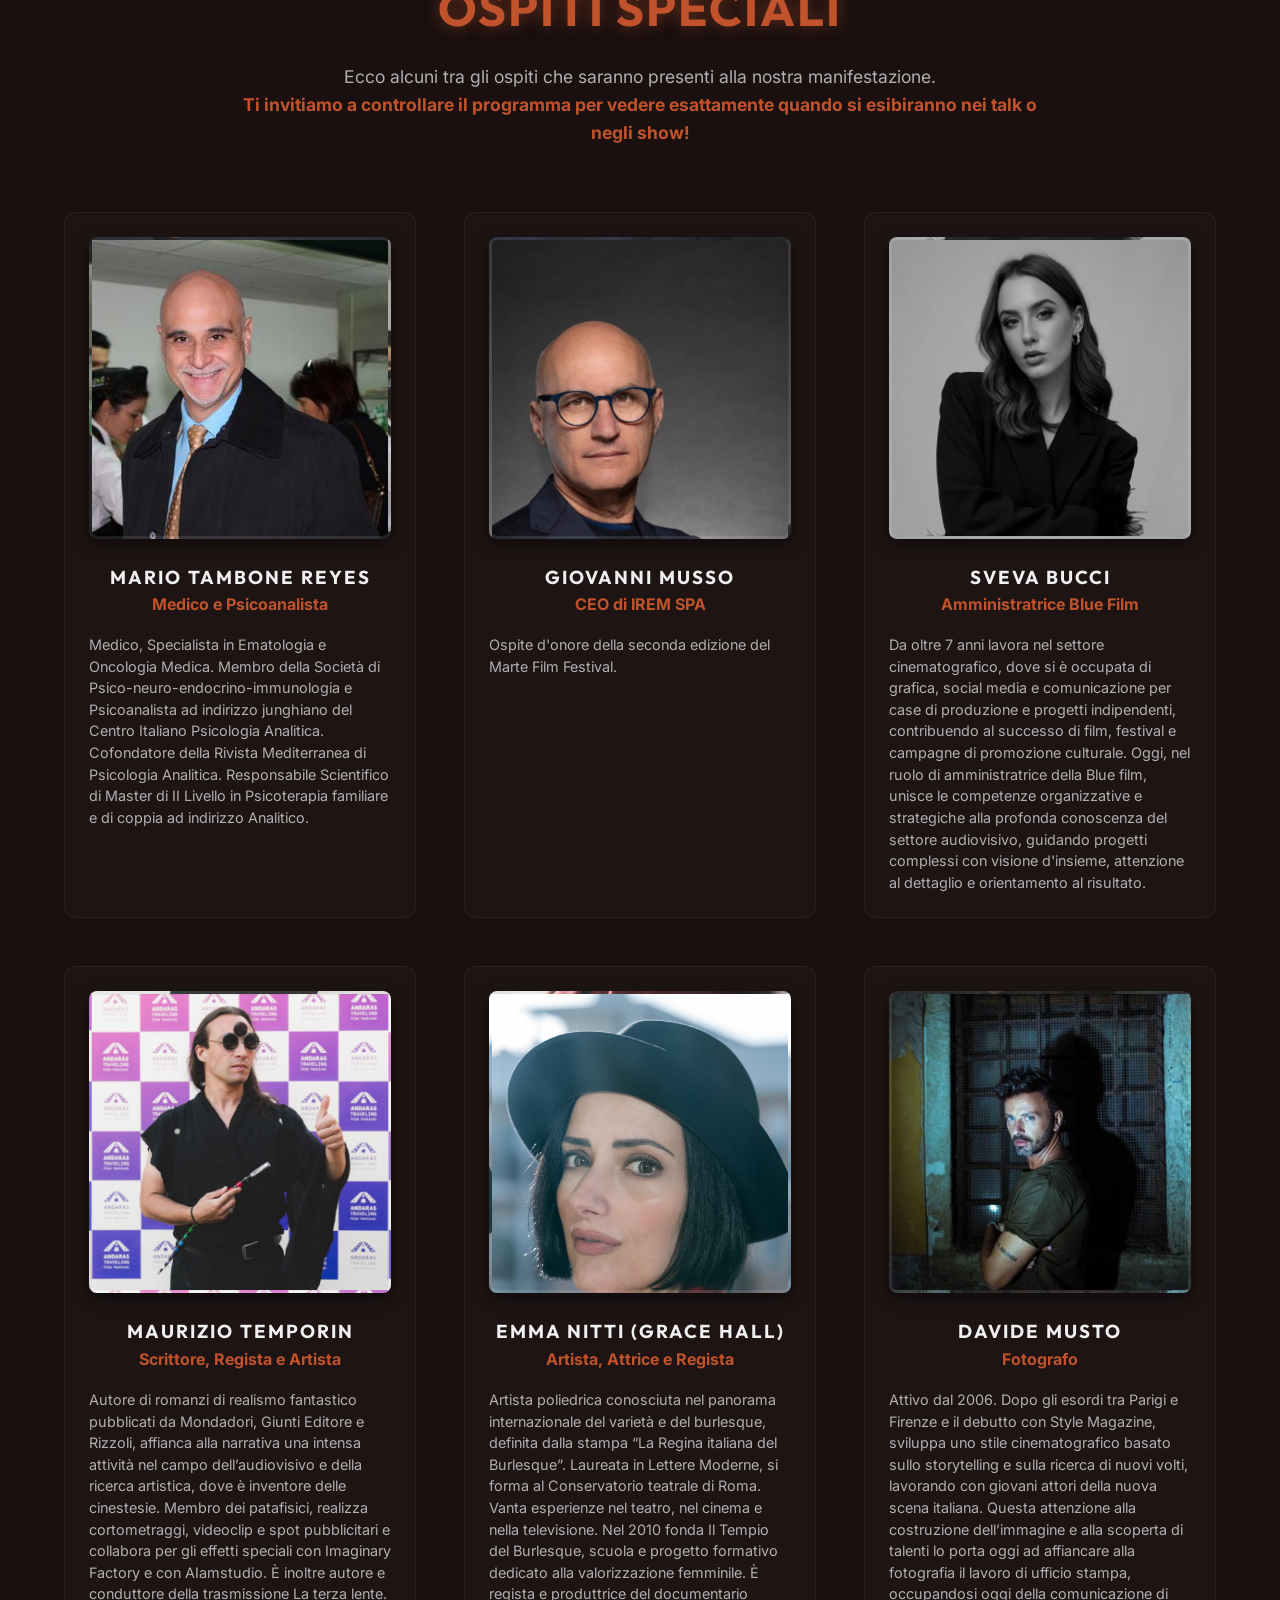
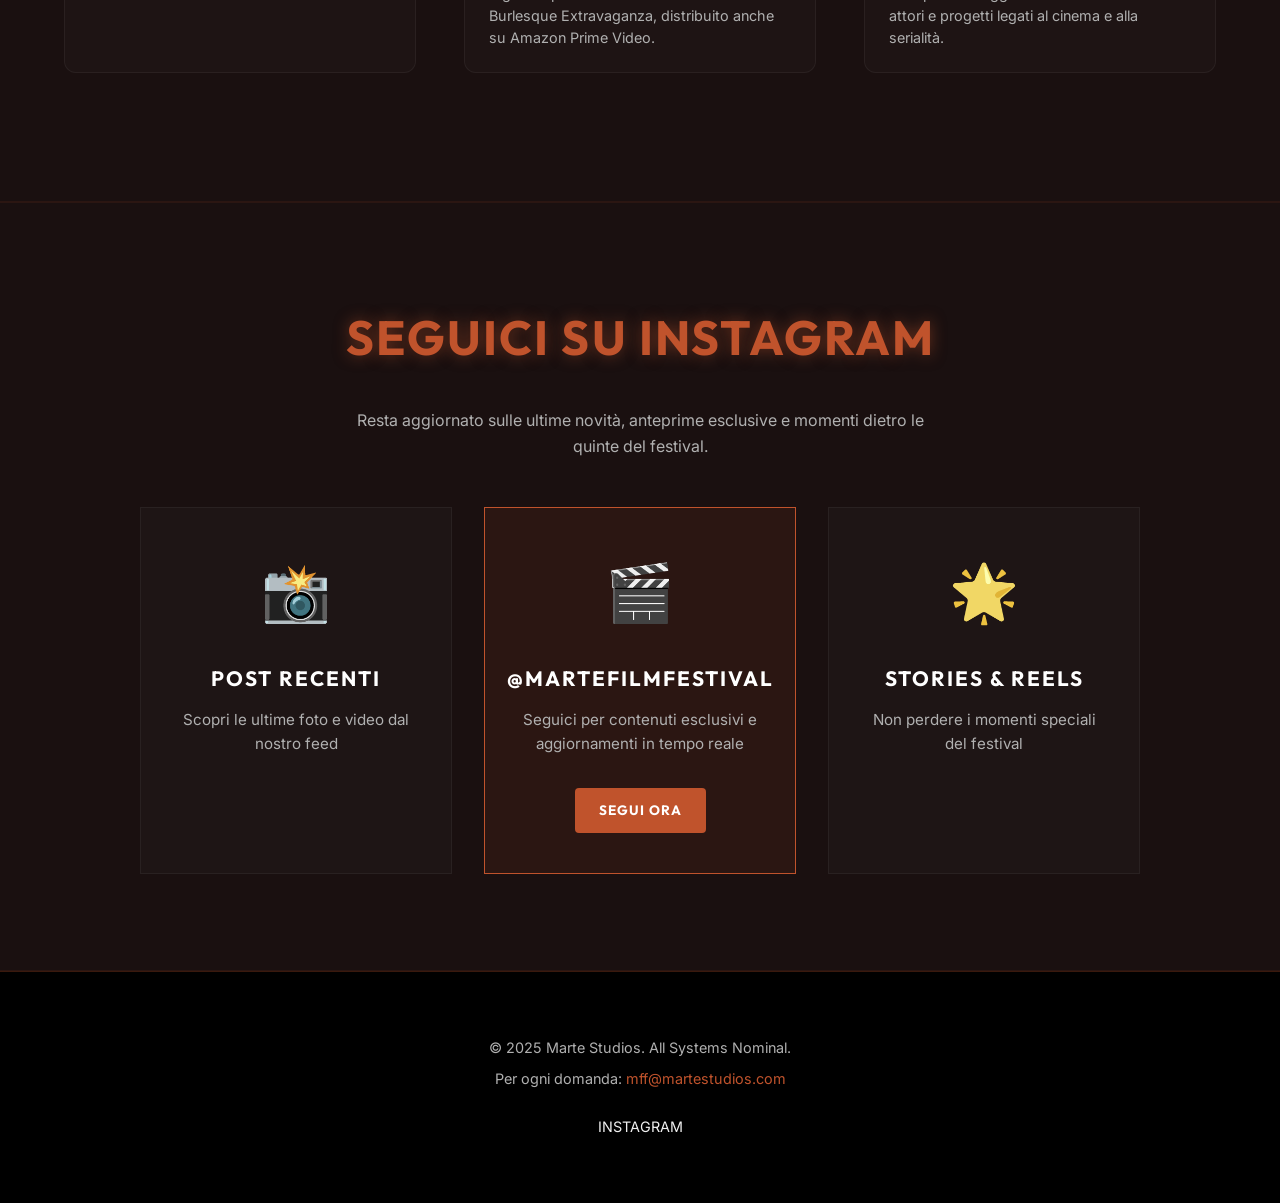
==== commit 66a78079: "feat: Add Giovanni Musso photo" ====
--- a/index.html
+++ b/index.html
@@ -298,7 +298,7 @@
           </div>
 
           <div class="governance-member">
-            <div class="member-image" style="background-color: #111; display: flex; align-items: center; justify-content: center; aspect-ratio: 1/1; height: auto;"><span style="color: rgba(255,255,255,0.2); font-size: 3rem;">📸</span></div>
+            <div class="member-image" style="background-image: url('assets/ospiti/giovanni%20musso.jpeg'); aspect-ratio: 1/1; height: auto; background-position: top;"></div>
             <h3 style="margin-top: 1rem;">Giovanni Musso</h3>
             <p class="role" style="color: var(--accent-color); font-weight: bold;">CEO di IREM SPA</p>
             <p style="color: var(--text-secondary); font-size: 0.9rem; margin-top: 1rem; line-height: 1.5; text-align: left;">
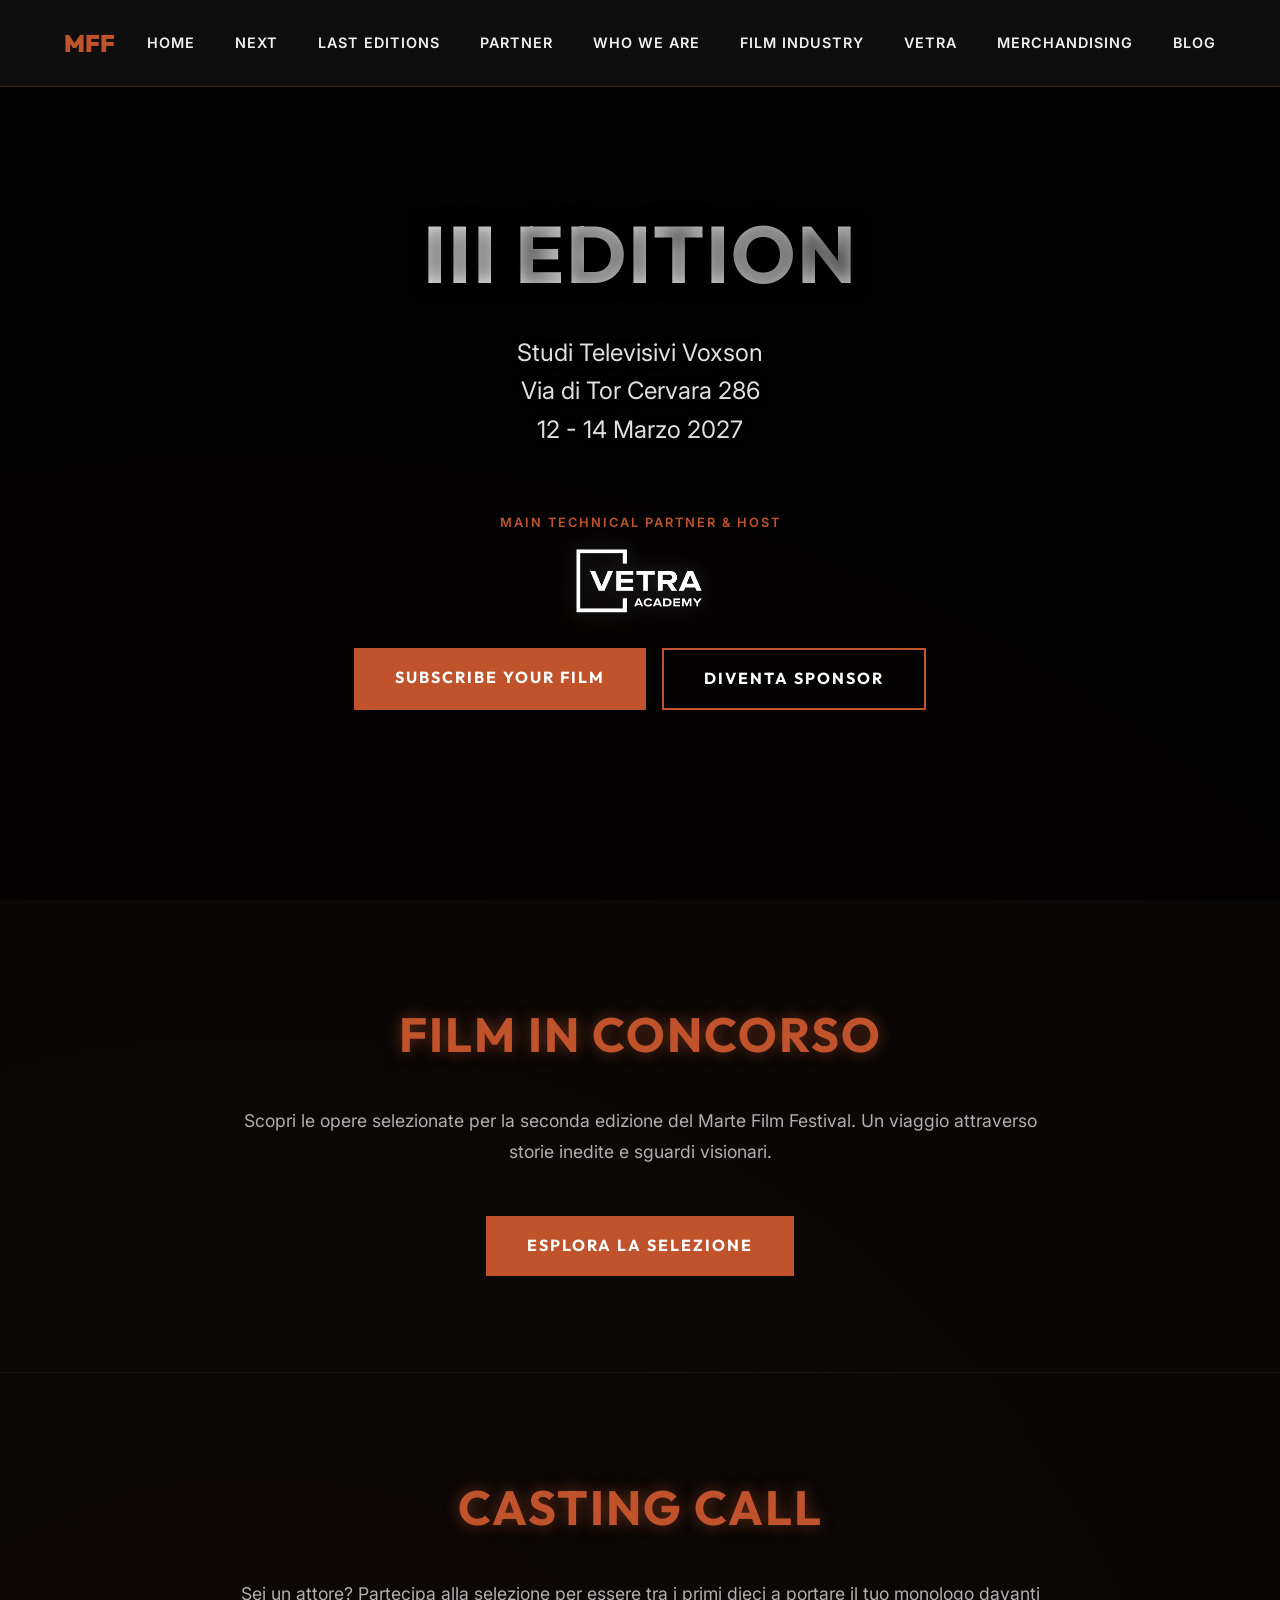
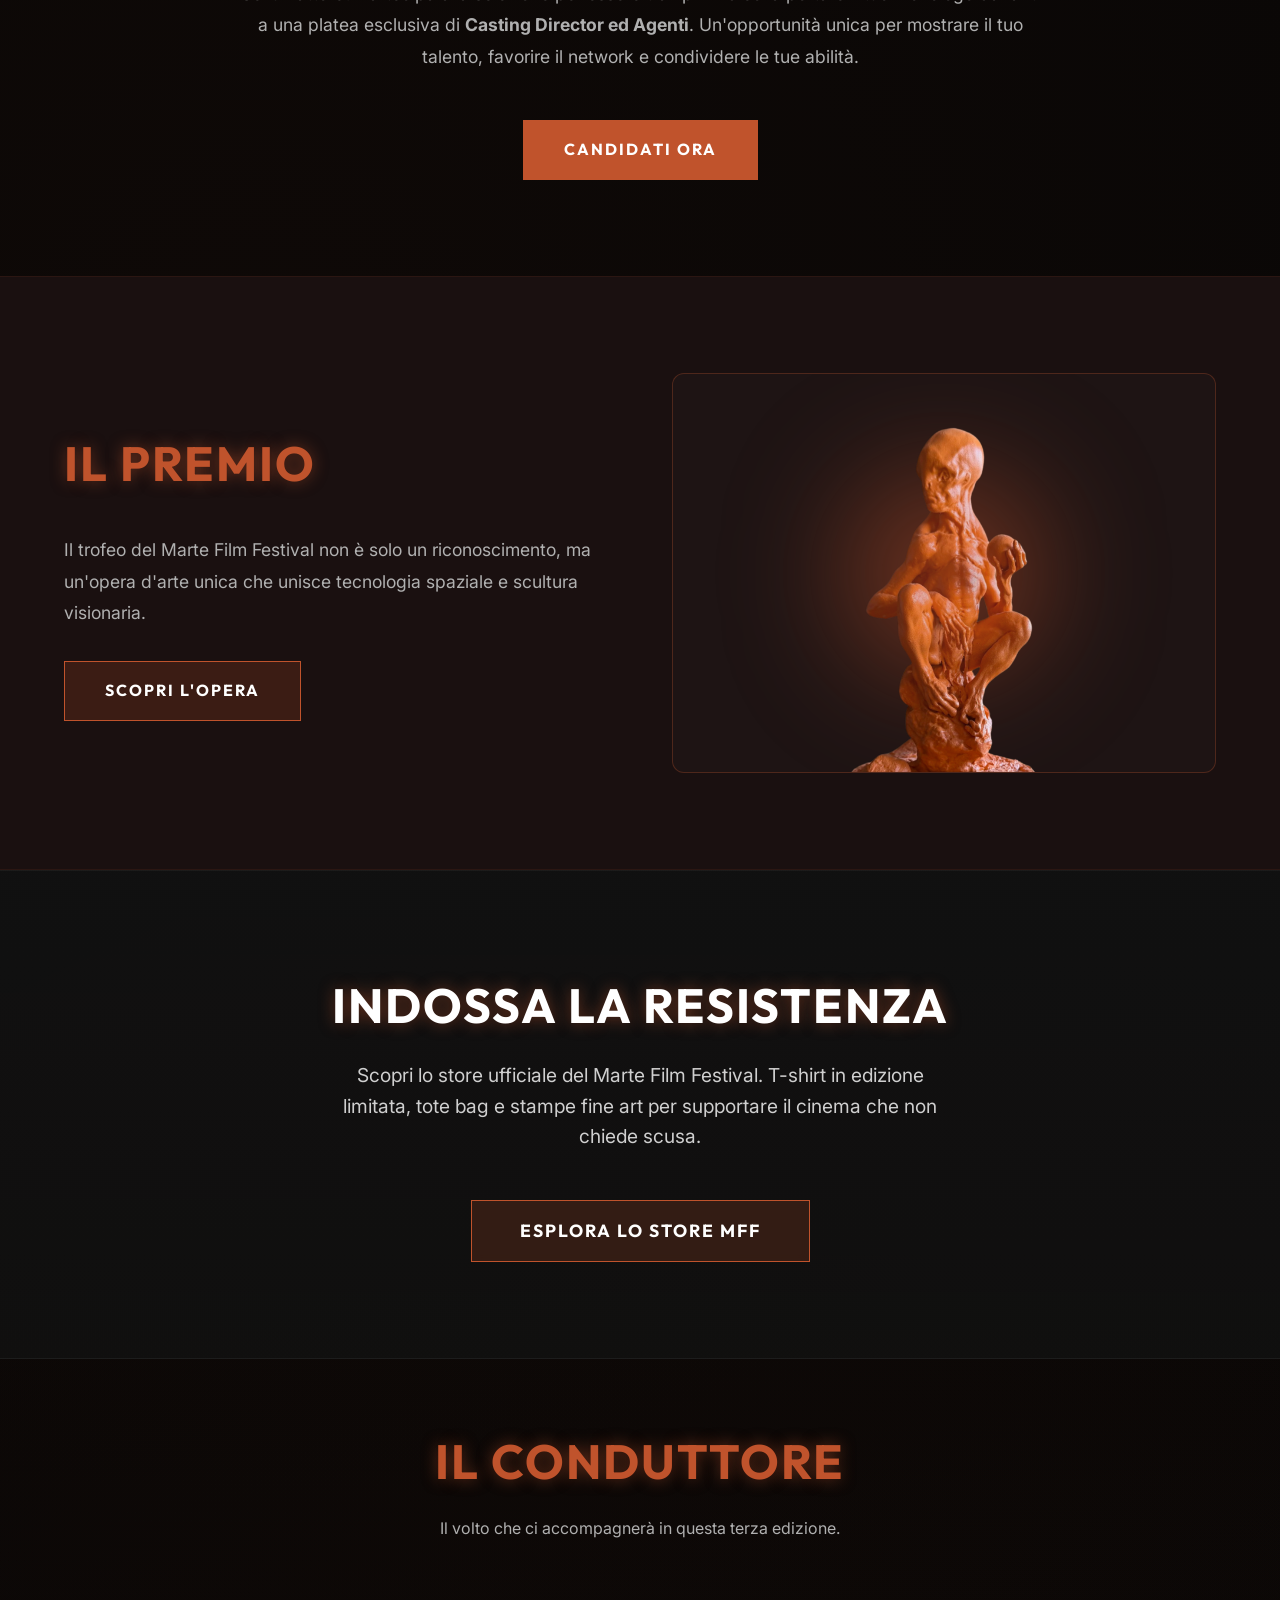
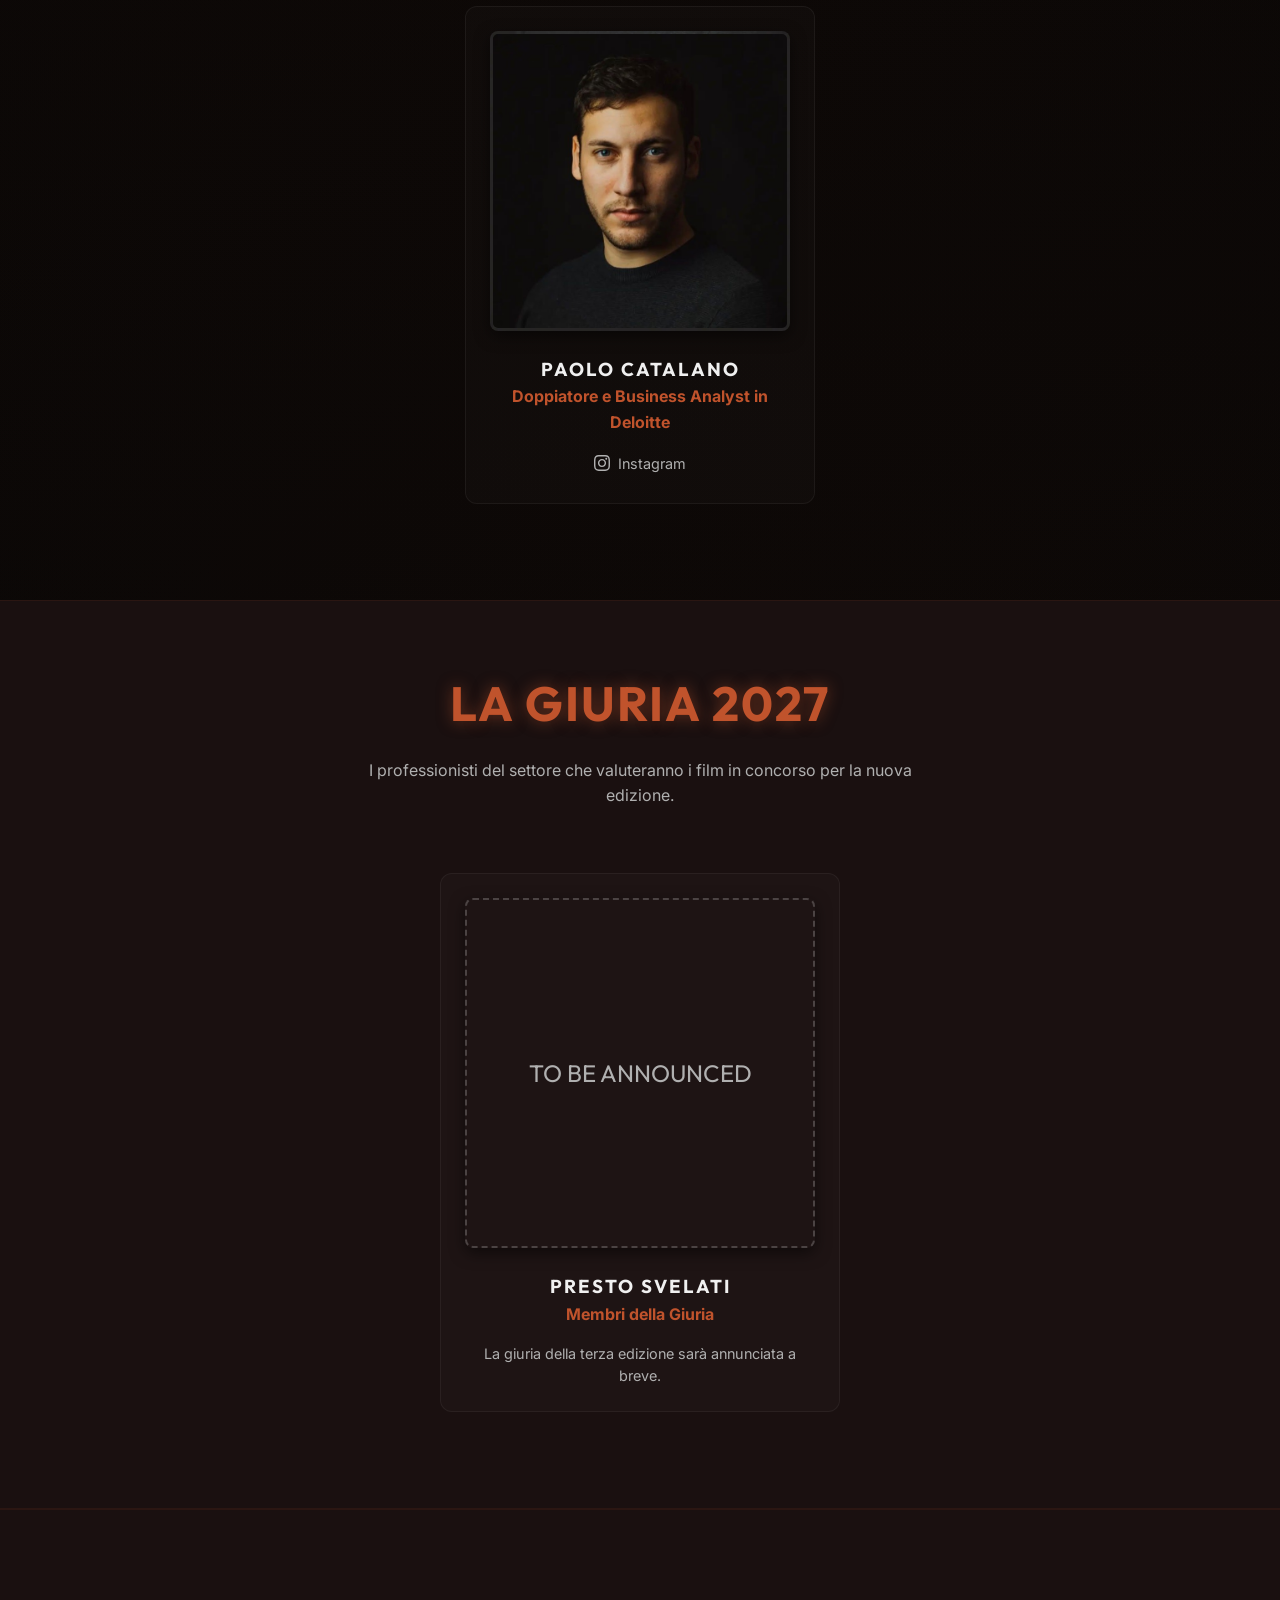
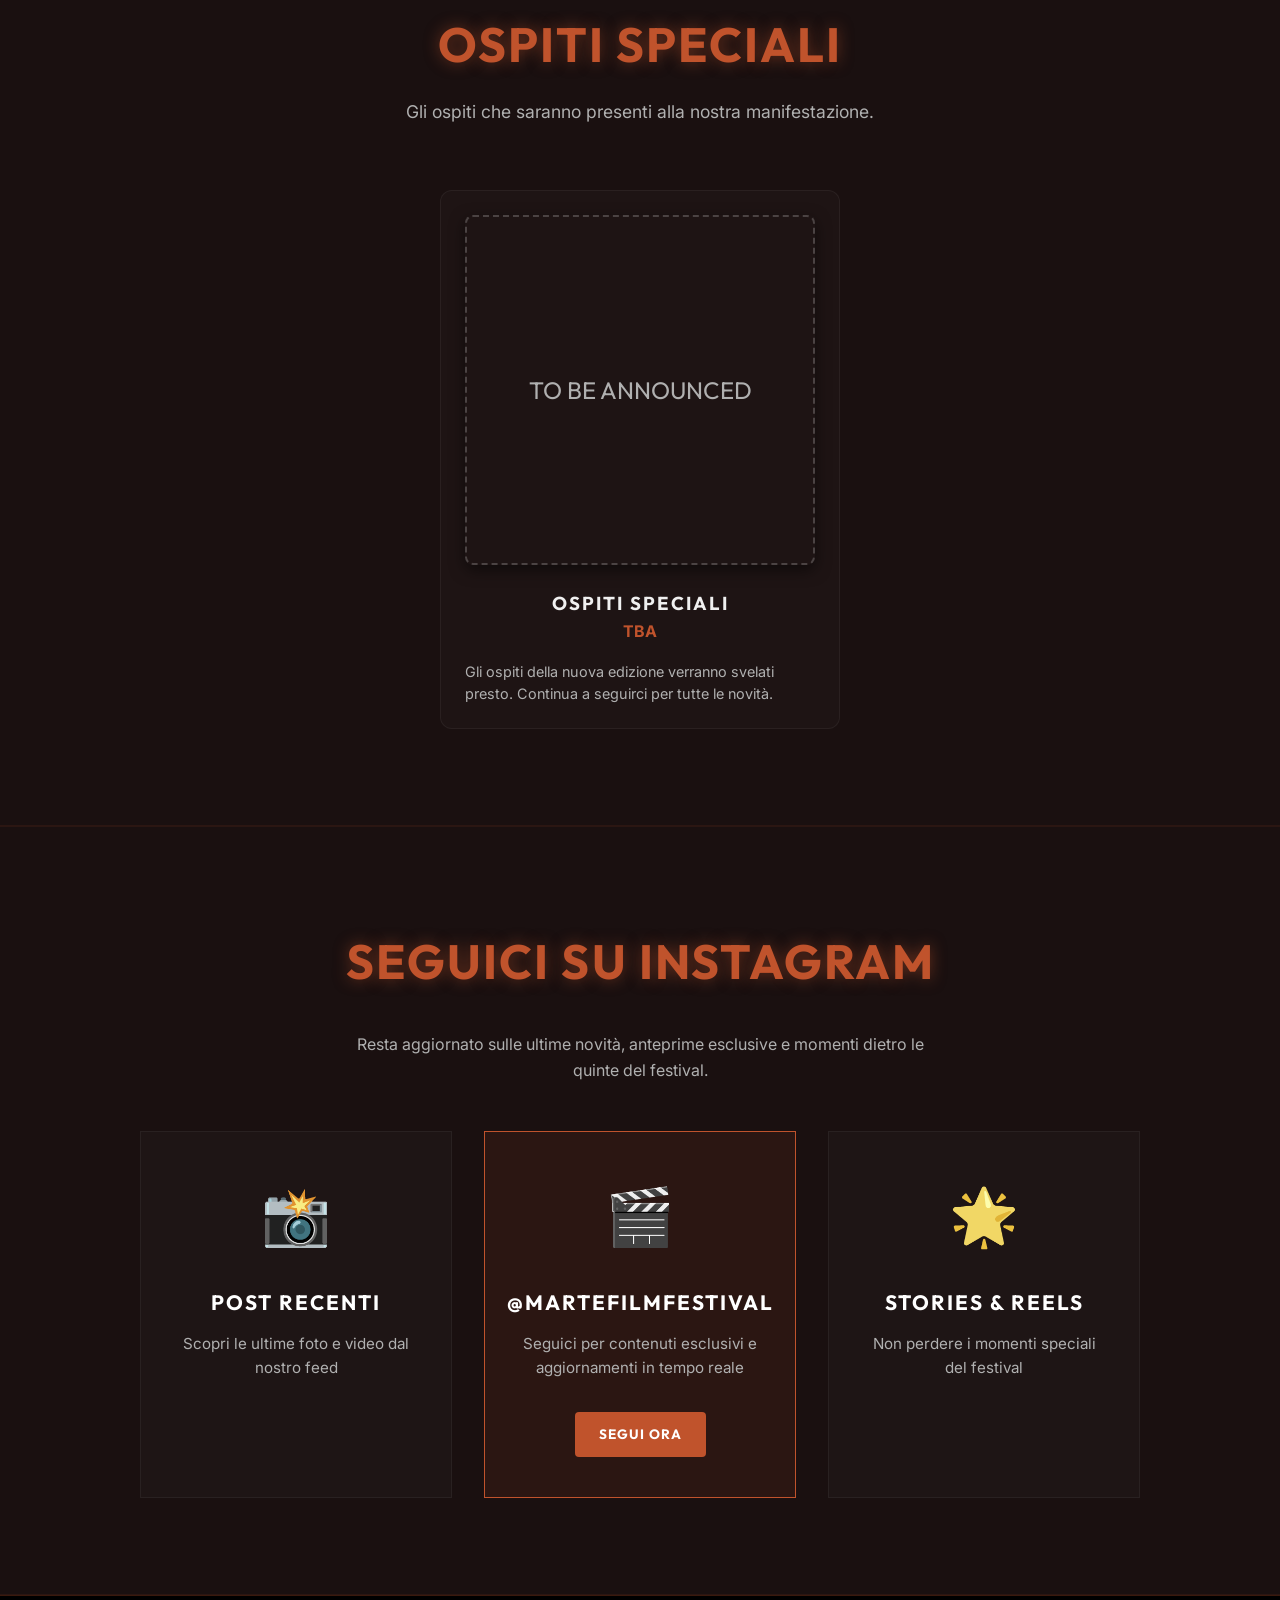
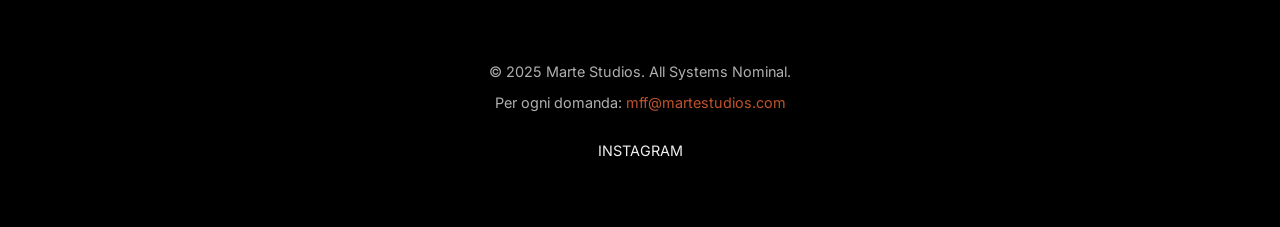
==== commit 03600c62: "Aggiornamento Home Page per Edizione 2027, archiviate edizioni 2026 e 2025 su Last Editions" ====
--- a/index.html
+++ b/index.html
@@ -77,20 +77,6 @@
       box-shadow: 0 0 20px rgba(192, 83, 44, 0.3);
     }
   </style>
-
-  <!-- Open Graph / Social Media Meta Tags -->
-  <meta property="og:type" content="website">
-  <meta property="og:url" content="https://mff.martestudios.com/">
-  <meta property="og:title" content="Marte Film Festival">
-  <meta property="og:description" content="Marte Film Festival - Il cinema che non chiede scusa.">
-  <meta property="og:image" content="https://mff.martestudios.com/intro-logo.png">
-
-  <meta name="twitter:card" content="summary_large_image">
-  <meta name="twitter:url" content="https://mff.martestudios.com/">
-  <meta name="twitter:title" content="Marte Film Festival">
-  <meta name="twitter:description" content="Marte Film Festival - Il cinema che non chiede scusa.">
-  <meta name="twitter:image" content="https://mff.martestudios.com/intro-logo.png">
-
 </head>
 
 <body>
@@ -129,18 +115,17 @@
     <section id="hero" class="hero-section">
       <div class="hero-overlay"></div>
       <div class="hero-content">
-        <h1>II edition</h1>
+        <h1>III edition</h1>
         <p>Studi Televisivi Voxson<br>
           Via di Tor Cervara 286<br>
-          20 - 22 Marzo 2026</p>
+          12 - 14 Marzo 2027</p>
         <div style="margin-top: 2rem; display: flex; flex-direction: column; align-items: center; gap: 0.8rem;">
           <span style="font-size: 0.8rem; text-transform: uppercase; letter-spacing: 2px; color: var(--accent-color); font-weight: 600;">Main Technical Partner & Host</span>
           <img src="assets/partner/VETRA%20ACADEMY%20bianco.png" alt="Vetra Academy" style="max-height: 70px; filter: drop-shadow(0 0 10px rgba(255,255,255,0.2));">
         </div>
         <div style="display: flex; gap: 1rem; justify-content: center; flex-wrap: wrap; margin-top: 2rem;">
-          <a href="https://www.ticketsms.it/collection/Marte-Film-Festival-II-Edizione?_gl=1*1j6tlgc*_up*MQ..*_ga*OTUxNDk3MDgzLjE3NzMzNTMyNDM.*_ga_DHM87SVKDD*czE3NzMzNTMyNDIkbzEkZzEkdDE3NzMzNTMyNDYkajU2JGwwJGgxNjk3NTI5NDI4" target="_blank" rel="noopener" class="cta-button">acquista il tuo biglietto</a>
-          <a href="./assets/Programma 2026.pdf" download="Programma_Marte_Film_Festival.pdf" class="cta-button cta-secondary">Scarica il Programma</a>
-          <a href="./assets/comunicato stampa 2026.pdf" download="Comunicato_Stampa_MFF_2026.pdf" class="cta-button cta-secondary">Scarica il Comunicato</a>
+          <a href="https://filmfreeway.com/martefilmfestival1" target="_blank" rel="noopener" class="cta-button" style="background: var(--accent-color);">subscribe your film</a>
+          <a href="partner.html" class="cta-button cta-secondary">Diventa Sponsor</a>
         </div>
       </div>
     </section>
@@ -153,6 +138,16 @@
           Un viaggio attraverso storie inedite e sguardi visionari.
         </p>
         <a href="film-in-concorso.html" class="cta-button" style="background: var(--accent-color);">Esplora la Selezione</a>
+      </div>
+    </section>
+
+    <section id="castingcall" class="section" style="border-top: 1px solid rgba(255,255,255,0.05);">
+      <div class="container" style="text-align: center;">
+        <h2 style="margin-bottom: 2rem;">Casting Call</h2>
+        <p style="color: var(--text-secondary); max-width: 800px; margin: 0 auto 3rem; font-size: 1.1rem; line-height: 1.8;">
+          Sei un attore? Partecipa alla selezione per essere tra i primi dieci a portare il tuo monologo davanti a una platea esclusiva di <strong>Casting Director ed Agenti</strong>. Un'opportunità unica per mostrare il tuo talento, favorire il network e condividere le tue abilità.
+        </p>
+        <a href="mailto:mff@martestudios.com?subject=Candidatura Casting Call" class="cta-button" style="background: var(--accent-color);">Candidati Ora</a>
       </div>
     </section>
 
@@ -189,27 +184,12 @@
     <!-- CONDUTTORI SECTION -->
     <section class="section" style="padding-top: 4rem; padding-bottom: 4rem;">
       <div class="container">
-        <h2 style="margin-bottom: 1rem; text-align: center;">I Conduttori</h2>
+        <h2 style="margin-bottom: 1rem; text-align: center;">Il Conduttore</h2>
         <p style="text-align: center; max-width: 600px; margin: 0 auto 3rem; color: var(--text-secondary);">
-          I volti che ci accompagneranno in questa seconda edizione.
+          Il volto che ci accompagnerà in questa terza edizione.
         </p>
 
         <div class="governance-grid" style="display: flex; justify-content: center; gap: 3rem; flex-wrap: wrap;">
-          <!-- Sarah Coraci -->
-          <div class="governance-member" style="flex: 1; min-width: 250px; max-width: 350px;">
-            <div class="member-image" style="background-image: url('assets/conduttori/Sarah%20Coraci.jpeg'); aspect-ratio: 1/1; height: auto; background-position: top;"></div>
-            <h3>Sarah Coraci</h3>
-            <p class="role" style="color: var(--accent-color); font-weight: bold;">Attrice e Modella</p>
-            <div style="margin-top: 1rem;">
-              <a href="https://www.instagram.com/sarahhhcoraci/" target="_blank" rel="noopener" style="color: var(--text-secondary); text-decoration: none; font-size: 0.9rem; display: inline-flex; align-items: center; gap: 0.5rem; transition: color 0.3s;" onmouseover="this.style.color='var(--accent-color)'" onmouseout="this.style.color='var(--text-secondary)'">
-                <svg width="16" height="16" viewBox="0 0 24 24" fill="currentColor">
-                  <path d="M12 2.163c3.204 0 3.584.012 4.85.07 3.252.148 4.771 1.691 4.919 4.919.058 1.265.069 1.645.069 4.849 0 3.205-.012 3.584-.069 4.849-.149 3.225-1.664 4.771-4.919 4.919-1.266.058-1.644.07-4.85.07-3.204 0-3.584-.012-4.849-.07-3.26-.149-4.771-1.699-4.919-4.92-.058-1.265-.07-1.644-.07-4.849 0-3.204.013-3.583.07-4.849.149-3.227 1.664-4.771 4.919-4.919 1.266-.057 1.645-.069 4.849-.069zm0-2.163c-3.259 0-3.667.014-4.947.072-4.358.2-6.78 2.618-6.98 6.98-.059 1.281-.073 1.689-.073 4.948 0 3.259.014 3.668.072 4.948.2 4.358 2.618 6.78 6.98 6.98 1.281.058 1.689.072 4.948.072 3.259 0 3.668-.014 4.948-.072 4.354-.2 6.782-2.618 6.979-6.98.059-1.28.073-1.689.073-4.948 0-3.259-.014-3.667-.072-4.947-.196-4.354-2.617-6.78-6.979-6.98-1.281-.059-1.69-.073-4.949-.073zm0 5.838c-3.403 0-6.162 2.759-6.162 6.162s2.759 6.163 6.162 6.163 6.162-2.759 6.162-6.163c0-3.403-2.759-6.162-6.162-6.162zm0 10.162c-2.209 0-4-1.79-4-4 0-2.209 1.791-4 4-4s4 1.791 4 4c0 2.21-1.791 4-4 4zm6.406-11.845c-.796 0-1.441.645-1.441 1.44s.645 1.44 1.441 1.44c.795 0 1.439-.645 1.439-1.44s-.644-1.44-1.439-1.44z"/>
-                </svg>
-                Instagram
-              </a>
-            </div>
-          </div>
-
           <!-- Paolo Catalano -->
           <div class="governance-member" style="flex: 1; min-width: 250px; max-width: 350px;">
             <div class="member-image" style="background-image: url('assets/conduttori/paolo%20catalano.jpeg'); aspect-ratio: 1/1; height: auto; background-position: top;"></div>
@@ -228,120 +208,48 @@
       </div>
     </section>
 
-    <!-- GIURIA 2026 SECTION -->
+    <!-- GIURIA 2027 SECTION -->
     <section class="section dark-bg" style="padding-top: 4rem; padding-bottom: 4rem;">
       <div class="container">
-        <h2 style="margin-bottom: 1rem;">La Giuria 2026</h2>
+        <h2 style="margin-bottom: 1rem;">La Giuria 2027</h2>
         <p style="text-align: center; max-width: 600px; margin: 0 auto 3rem; color: var(--text-secondary);">
           I professionisti del settore che valuteranno i film in concorso per la nuova edizione.
         </p>
 
-        <div class="governance-grid">
-          <!-- Carlo Giuliano (Presidente) -->
-          <div class="governance-member">
-            <div class="member-image" style="background-image: url('assets/giuria%2026/carlo%20giuliano.jpg'); aspect-ratio: 1/1; height: auto;"></div>
-            <h3>Carlo Giuliano</h3>
-            <p class="role" style="color: var(--accent-color); font-weight: bold;">Presidente di Giuria</p>
-            <p style="color: var(--text-secondary); font-size: 0.9rem; margin-top: 1rem; line-height: 1.5;">Critico cinematografico e capo redattore di Ciak Club.</p>
+        <div class="governance-grid" style="display: flex; justify-content: center;">
+          <!-- TBA -->
+          <div class="governance-member" style="flex: 1; min-width: 250px; max-width: 400px;">
+            <div class="member-image" style="background-color: transparent; border: 2px dashed rgba(255,255,255,0.2); aspect-ratio: 1/1; height: auto; display: flex; align-items: center; justify-content: center;">
+                <span style="color: var(--text-secondary); font-size: 1.5rem; font-family: var(--font-heading); text-transform: uppercase;">To Be Announced</span>
+            </div>
+            <h3>Presto Svelati</h3>
+            <p class="role" style="color: var(--accent-color); font-weight: bold;">Membri della Giuria</p>
+            <p style="color: var(--text-secondary); font-size: 0.9rem; margin-top: 1rem; line-height: 1.5;">La giuria della terza edizione sarà annunciata a breve.</p>
           </div>
-
-          <!-- Altri Giurati -->
-          <div class="governance-member">
-            <div class="member-image" style="background-image: url('assets/giuria%2026/Ezio%20Fratto.jpg'); aspect-ratio: 1/1; height: auto;"></div>
-            <h3>Ezio Fratto</h3>
-            <p class="role">Giurato</p>
-            <p style="color: var(--text-secondary); font-size: 0.9rem; margin-top: 1rem; line-height: 1.5;">Divulgatore cinematografico e regista.</p>
-          </div>
-
-          <div class="governance-member">
-            <div class="member-image" style="background-image: url('assets/giuria%2026/FOTO%20ILEANA%20D\'AMBRA.jpg'); aspect-ratio: 1/1; height: auto;"></div>
-            <h3>Ileana D'Ambra</h3>
-            <p class="role">Giurata</p>
-            <p style="color: var(--text-secondary); font-size: 0.9rem; margin-top: 1rem; line-height: 1.5;">Attrice.</p>
-          </div>
-
-          <div class="governance-member">
-            <div class="member-image" style="background-image: url('assets/giuria%2026/FOTO%20MARTINA%20BARONE.png'); aspect-ratio: 1/1; height: auto; background-position: top;"></div>
-            <h3>Martina Barone</h3>
-            <p class="role">Giurata</p>
-            <p style="color: var(--text-secondary); font-size: 0.9rem; margin-top: 1rem; line-height: 1.5;">Critica cinematografica.</p>
-          </div>
-
-          <div class="governance-member">
-            <div class="member-image" style="background-image: url('assets/giuria%2026/sandro%20torella.jpg'); aspect-ratio: 1/1; height: auto;"></div>
-            <h3>Sandro Torella</h3>
-            <p class="role">Giurato</p>
-            <p style="color: var(--text-secondary); font-size: 0.9rem; margin-top: 1rem; line-height: 1.5;">Attore.</p>
-          </div>
         </div>
       </div>
     </section>
 
     <!-- OSPITI SECTION -->
-    <section class="section dark-bg">
+    <section class="section dark-bg" style="padding-bottom: 4rem;">
       <div class="container">
         <h2 style="margin-bottom: 1rem;">Ospiti Speciali</h2>
         <p style="text-align: center; color: var(--text-secondary); max-width: 800px; margin: 0 auto 3rem auto; font-size: 1.1rem; line-height: 1.6;">
-          Ecco alcuni tra gli ospiti che saranno presenti alla nostra manifestazione.<br>
-          <strong style="color: var(--accent-color);">Ti invitiamo a controllare il programma per vedere esattamente quando si esibiranno nei talk o negli show!</strong>
-        </p>
-
-        <div class="governance-grid" style="display: grid; grid-template-columns: repeat(auto-fit, minmax(280px, 1fr)); gap: 3rem; margin-top: 4rem;">
-
-          <div class="governance-member">
-            <div class="member-image" style="background-image: url('assets/ospiti/mario%20tambone%20reyes.jpg'); aspect-ratio: 1/1; height: auto; background-position: top;"></div>
-            <h3 style="margin-top: 1rem;">Mario Tambone Reyes</h3>
-            <p class="role" style="color: var(--accent-color); font-weight: bold;">Medico e Psicoanalista</p>
+          Gli ospiti che saranno presenti alla nostra manifestazione.
+        </p>
+
+        <div class="governance-grid" style="display: flex; justify-content: center;">
+          <!-- TBA -->
+          <div class="governance-member" style="flex: 1; min-width: 250px; max-width: 400px;">
+            <div class="member-image" style="background-color: transparent; border: 2px dashed rgba(255,255,255,0.2); aspect-ratio: 1/1; height: auto; display: flex; align-items: center; justify-content: center;">
+                <span style="color: var(--text-secondary); font-size: 1.5rem; font-family: var(--font-heading); text-transform: uppercase;">To Be Announced</span>
+            </div>
+            <h3 style="margin-top: 1rem;">Ospiti Speciali</h3>
+            <p class="role" style="color: var(--accent-color); font-weight: bold;">TBA</p>
             <p style="color: var(--text-secondary); font-size: 0.9rem; margin-top: 1rem; line-height: 1.5; text-align: left;">
-              Medico, Specialista in Ematologia e Oncologia Medica. Membro della Società di Psico-neuro-endocrino-immunologia e Psicoanalista ad indirizzo junghiano del Centro Italiano Psicologia Analitica. Cofondatore della Rivista Mediterranea di Psicologia Analitica. Responsabile Scientifico di Master di II Livello in Psicoterapia familiare e di coppia ad indirizzo Analitico.
+              Gli ospiti della nuova edizione verranno svelati presto. Continua a seguirci per tutte le novità.
             </p>
           </div>
-
-          <div class="governance-member">
-            <div class="member-image" style="background-image: url('assets/ospiti/giovanni%20musso.jpeg'); aspect-ratio: 1/1; height: auto; background-position: top;"></div>
-            <h3 style="margin-top: 1rem;">Giovanni Musso</h3>
-            <p class="role" style="color: var(--accent-color); font-weight: bold;">CEO di IREM SPA</p>
-            <p style="color: var(--text-secondary); font-size: 0.9rem; margin-top: 1rem; line-height: 1.5; text-align: left;">
-              Ospite d'onore della seconda edizione del Marte Film Festival.
-            </p>
-          </div>
-
-          <div class="governance-member">
-            <div class="member-image" style="background-image: url('assets/ospiti/SVEVA%20BUCCI%20FOTO.jpg'); aspect-ratio: 1/1; height: auto; background-position: top;"></div>
-            <h3 style="margin-top: 1rem;">Sveva Bucci</h3>
-            <p class="role" style="color: var(--accent-color); font-weight: bold;">Amministratrice Blue Film</p>
-            <p style="color: var(--text-secondary); font-size: 0.9rem; margin-top: 1rem; line-height: 1.5; text-align: left;">
-              Da oltre 7 anni lavora nel settore cinematografico, dove si è occupata di grafica, social media e comunicazione per case di produzione e progetti indipendenti, contribuendo al successo di film, festival e campagne di promozione culturale. Oggi, nel ruolo di amministratrice della Blue film, unisce le competenze organizzative e strategiche alla profonda conoscenza del settore audiovisivo, guidando progetti complessi con visione d'insieme, attenzione al dettaglio e orientamento al risultato.
-            </p>
-          </div>
-
-          <div class="governance-member">
-            <div class="member-image" style="background-image: url('assets/ospiti/Maurizio%20Temporin.jfif'); aspect-ratio: 1/1; height: auto; background-position: top;"></div>
-            <h3 style="margin-top: 1rem;">Maurizio Temporin</h3>
-            <p class="role" style="color: var(--accent-color); font-weight: bold;">Scrittore, Regista e Artista</p>
-            <p style="color: var(--text-secondary); font-size: 0.9rem; margin-top: 1rem; line-height: 1.5; text-align: left;">
-              Autore di romanzi di realismo fantastico pubblicati da Mondadori, Giunti Editore e Rizzoli, affianca alla narrativa una intensa attività nel campo dell’audiovisivo e della ricerca artistica, dove è inventore delle cinestesie. Membro dei patafisici, realizza cortometraggi, videoclip e spot pubblicitari e collabora per gli effetti speciali con Imaginary Factory e con AIamstudio. È inoltre autore e conduttore della trasmissione La terza lente.
-            </p>
-          </div>
-
-          <div class="governance-member">
-            <div class="member-image" style="background-image: url('assets/ospiti/Emma%20Nitti.jfif'); aspect-ratio: 1/1; height: auto; background-position: top;"></div>
-            <h3 style="margin-top: 1rem;">Emma Nitti (Grace Hall)</h3>
-            <p class="role" style="color: var(--accent-color); font-weight: bold;">Artista, Attrice e Regista</p>
-            <p style="color: var(--text-secondary); font-size: 0.9rem; margin-top: 1rem; line-height: 1.5; text-align: left;">
-              Artista poliedrica conosciuta nel panorama internazionale del varietà e del burlesque, definita dalla stampa “La Regina italiana del Burlesque”. Laureata in Lettere Moderne, si forma al Conservatorio teatrale di Roma. Vanta esperienze nel teatro, nel cinema e nella televisione. Nel 2010 fonda Il Tempio del Burlesque, scuola e progetto formativo dedicato alla valorizzazione femminile. È regista e produttrice del documentario Burlesque Extravaganza, distribuito anche su Amazon Prime Video.
-            </p>
-          </div>
-
-          <div class="governance-member">
-            <div class="member-image" style="background-image: url('assets/ospiti/davide%20musto%20foto.jpg'); aspect-ratio: 1/1; height: auto; background-position: top;"></div>
-            <h3 style="margin-top: 1rem;">Davide Musto</h3>
-            <p class="role" style="color: var(--accent-color); font-weight: bold;">Fotografo</p>
-            <p style="color: var(--text-secondary); font-size: 0.9rem; margin-top: 1rem; line-height: 1.5; text-align: left;">
-              Attivo dal 2006. Dopo gli esordi tra Parigi e Firenze e il debutto con Style Magazine, sviluppa uno stile cinematografico basato sullo storytelling e sulla ricerca di nuovi volti, lavorando con giovani attori della nuova scena italiana. Questa attenzione alla costruzione dell’immagine e alla scoperta di talenti lo porta oggi ad affiancare alla fotografia il lavoro di ufficio stampa, occupandosi oggi della comunicazione di attori e progetti legati al cinema e alla serialità.
-            </p>
-          </div>
-
         </div>
       </div>
     </section>
